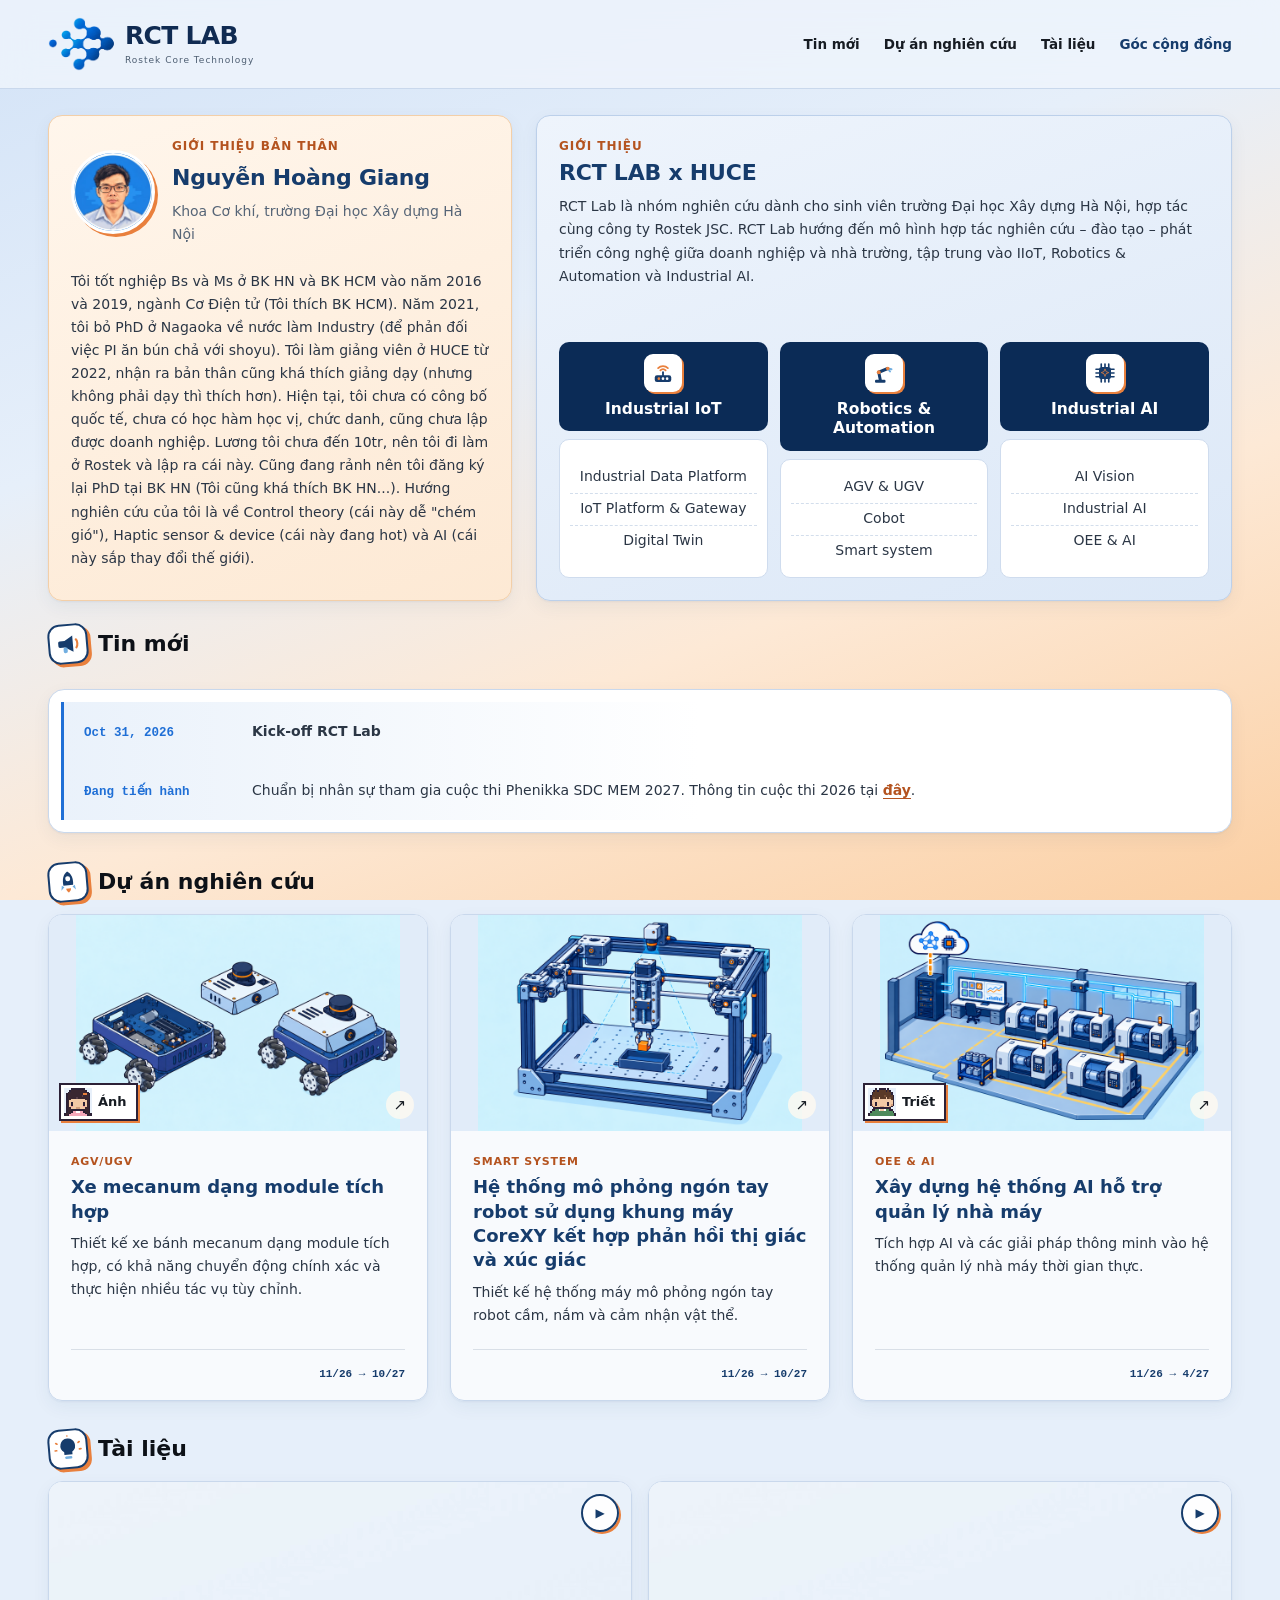
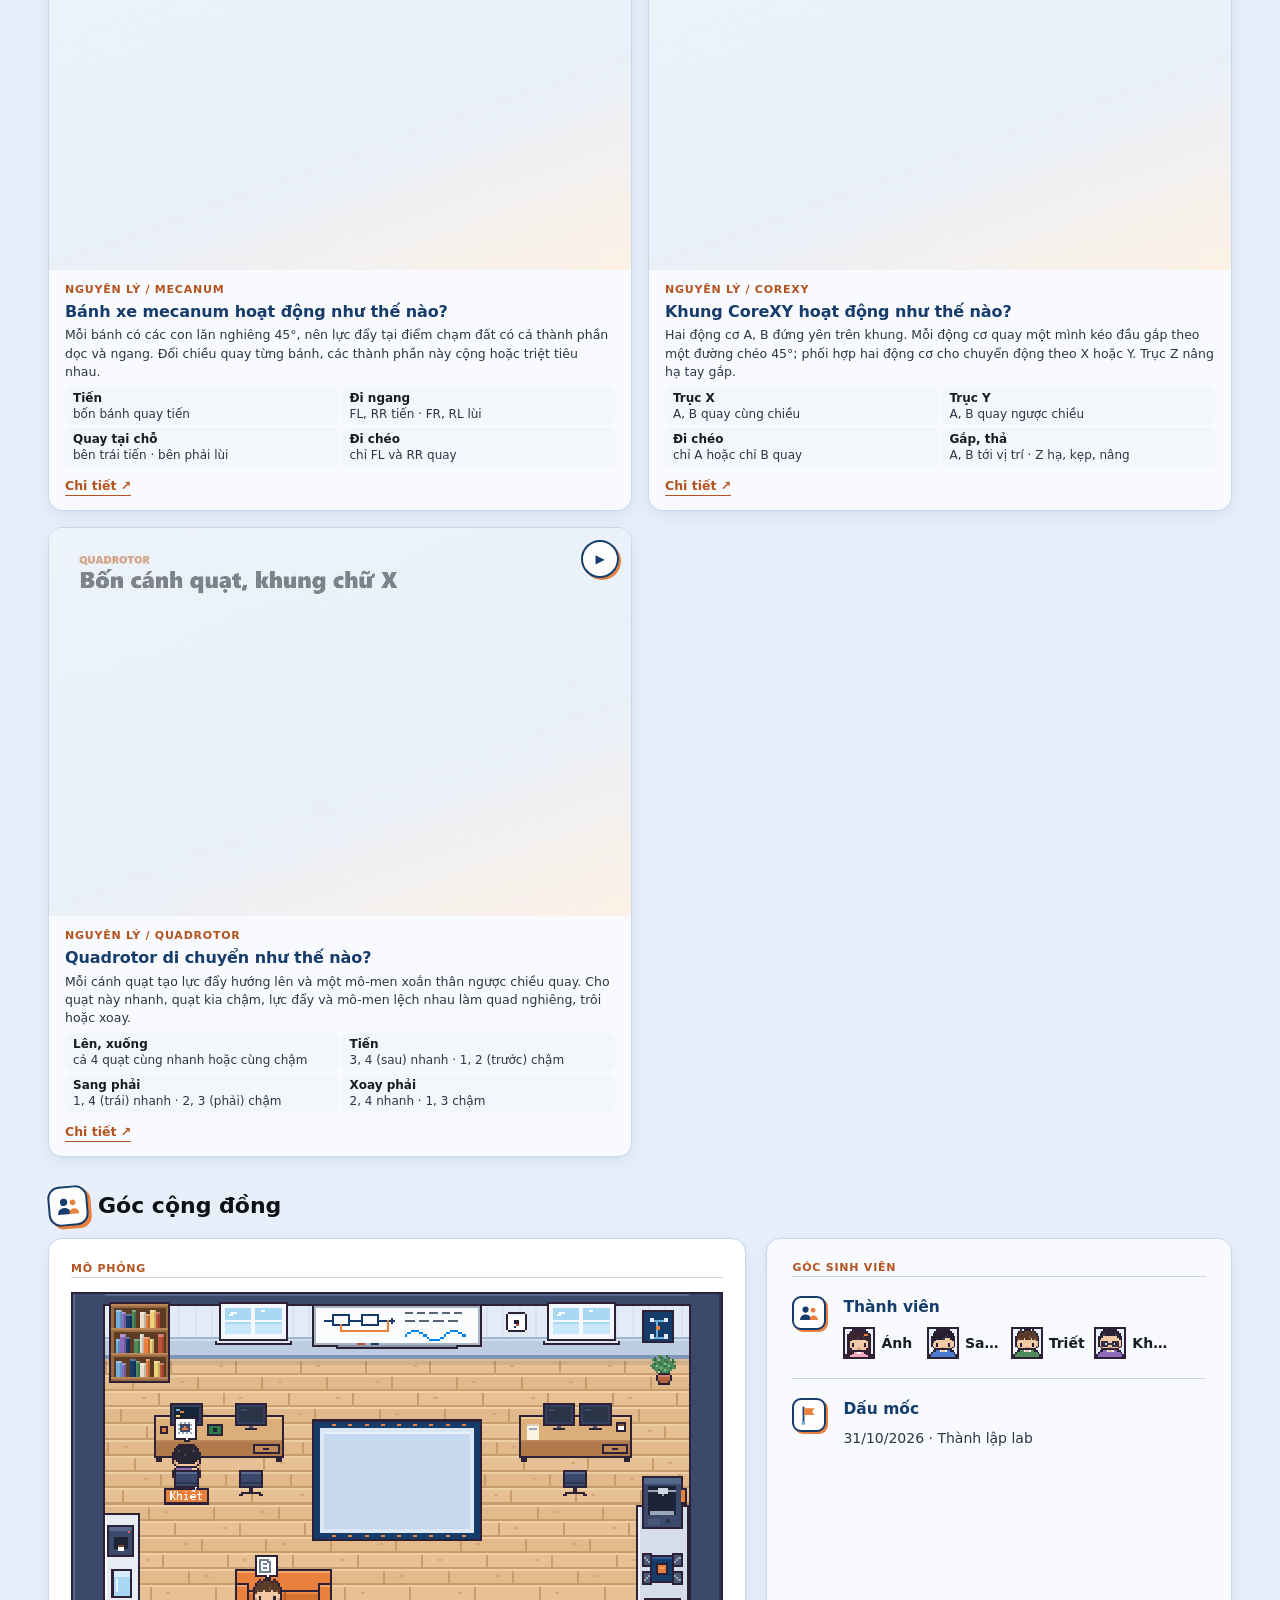
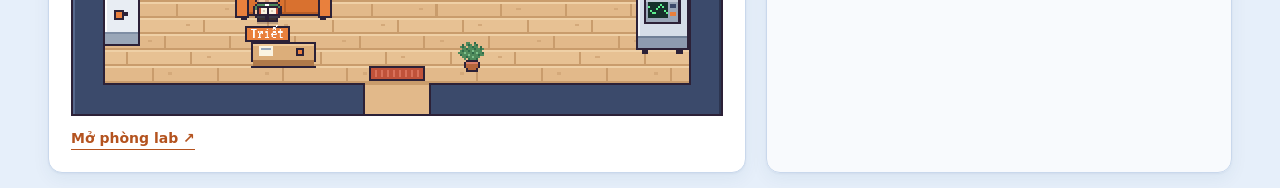
==== index.html @ 03c57c17 "Gộp Đang tiến hành vào Tin mới, trưởng nhóm dự án, bảng 2x2 ở Tài liệu - Tin mới: thêm tin chuẩn bị " ====
<!doctype html>
<html lang="vi">
<head>
  <meta charset="UTF-8"><meta name="viewport" content="width=device-width, initial-scale=1">
  <meta name="theme-color" content="#163c6c">
  <meta name="description" content="RCT Lab — Không gian học tập và thực hành cơ điện tử dành cho sinh viên. Seminar, dự án, nghiên cứu và học liệu.">
  <title>RCT Lab · Robotics & AI</title>
  <link rel="icon" type="image/svg+xml" href="assets/rct-network-icon.svg">
  <link rel="stylesheet" href="style.css"><link rel="stylesheet" href="revisions.css"><link rel="stylesheet" href="theme.css?v=4"><script defer src="app.js"></script>
</head>
<body>
  <header class="site-header"><div class="container header-inner">
    <a href="#home" class="brand" aria-label="RCT Lab — Trang đầu"><span class="brand-network" aria-hidden="true"><img src="assets/rct-brand-source.png" alt="" width="1042" height="262"></span><span class="brand-wordmark">RCT LAB<small>Rostek Core Technology</small></span></a>
    <button class="menu-toggle" aria-expanded="false" aria-controls="main-nav" aria-label="Mở menu"><span></span><span></span></button>
    <nav id="main-nav" aria-label="Điều hướng chính"><a href="#news">Tin mới</a><a href="#open-work">Dự án nghiên cứu</a><a href="#teaching">Tài liệu</a><a href="#community">Góc cộng đồng</a></nav>
    
  </div></header>
  <main>
    <section class="rct-intro container intro-split" id="home"><div class="lab-summary"><div class="intro-copy"><div class="intro-label">GIỚI THIỆU</div><h1>RCT LAB x HUCE</h1><p>RCT Lab là nhóm nghiên cứu dành cho sinh viên trường Đại học Xây dựng Hà Nội, hợp tác cùng công ty Rostek JSC. RCT Lab hướng đến mô hình hợp tác nghiên cứu – đào tạo – phát triển công nghệ giữa doanh nghiệp và nhà trường, tập trung vào IIoT, Robotics &amp; Automation và Industrial AI.</p></div><div class="focus-grid" aria-label="Các nhóm chuyên môn"><article class="focus-card"><h2><span class="focus-icon" aria-hidden="true"><svg class="ico ico-iot" viewBox="0 0 32 32"><path class="rays w1" d="M9.5 9.5a9 9 0 0 1 13 0" stroke-width="2.4" stroke-linecap="round"/><path class="rays w2" d="M12.5 12.5a4.6 4.6 0 0 1 7 0" stroke-width="2.4" stroke-linecap="round"/><path d="M16 15v4" stroke="#163c6c" stroke-width="2.4" stroke-linecap="round"/><rect class="f1" x="5" y="19" width="22" height="9" rx="3"/><circle class="acc" cx="10.5" cy="23.5" r="1.8"/><circle class="f3" cx="16" cy="23.5" r="1.8"/><circle class="f3" cx="21.5" cy="23.5" r="1.8"/></svg></span>Industrial IoT</h2><ul><li>Industrial Data Platform</li><li>IoT Platform & Gateway</li><li>Digital Twin</li></ul></article><article class="focus-card"><h2><span class="focus-icon" aria-hidden="true"><svg class="ico ico-arm" viewBox="0 0 32 32"><rect class="f1" x="4" y="25" width="14" height="4" rx="1.5"/><g class="arm"><path d="M11 25 9 15l12-5" fill="none" stroke="#163c6c" stroke-width="4" stroke-linecap="round" stroke-linejoin="round"/><path d="M21 10l5 1m-5-1 3 4" fill="none" stroke="#72afe1" stroke-width="2.6" stroke-linecap="round"/><circle class="acc" cx="9" cy="15" r="2.6"/><circle class="acc" cx="21" cy="10" r="2.4"/></g></svg></span>Robotics & Automation</h2><ul><li>AGV & UGV</li><li>Cobot</li><li>Smart system</li></ul></article><article class="focus-card"><h2><span class="focus-icon" aria-hidden="true"><svg class="ico ico-chip" viewBox="0 0 32 32"><path d="M11 4v4M16 4v4M21 4v4M11 24v4M16 24v4M21 24v4M4 11h4M4 16h4M4 21h4M24 11h4M24 16h4M24 21h4" stroke="#163c6c" stroke-width="2.2" stroke-linecap="round"/><rect class="f1" x="8" y="8" width="16" height="16" rx="3.5"/><path class="acc spark" d="M16 10.5l1.4 3.6 3.6 1.4-3.6 1.4L16 20.5l-1.4-3.6-3.6-1.4 3.6-1.4z"/></svg></span>Industrial AI</h2><ul><li>AI Vision</li><li>Industrial AI</li><li>OEE &amp; AI</li></ul></article></div></div><aside class="about-card personal-sidebar" aria-labelledby="about-title"><div class="bio-heading"><div class="avatar-placeholder"><img src="assets/avatar.webp" alt="Ảnh đại diện Nguyễn Hoàng Giang" width="160" height="160"></div><div><h2 id="about-title">GIỚI THIỆU BẢN THÂN</h2><h3>Nguyễn Hoàng Giang</h3><p>Khoa Cơ khí, trường Đại học Xây dựng Hà Nội</p></div></div><div class="about-copy"><p>Tôi tốt nghiệp Bs và Ms ở BK HN và BK HCM vào năm 2016 và 2019, ngành Cơ Điện tử (Tôi thích BK HCM). Năm 2021, tôi bỏ PhD ở Nagaoka về nước làm Industry (để phản đối việc PI ăn bún chả với shoyu). Tôi làm giảng viên ở HUCE từ 2022, nhận ra bản thân cũng khá thích giảng dạy (nhưng không phải dạy thì thích hơn). Hiện tại, tôi chưa có công bố quốc tế, chưa có học hàm học vị, chức danh, cũng chưa lập được doanh nghiệp. Lương tôi chưa đến 10tr, nên tôi đi làm ở Rostek và lập ra cái này. Cũng đang rảnh nên tôi đăng ký lại PhD tại BK HN (Tôi cũng khá thích BK HN...). Hướng nghiên cứu của tôi là về Control theory (cái này dễ "chém gió"), Haptic sensor &amp; device (cái này đang hot) và AI (cái này sắp thay đổi thế giới).</p></div></aside></section>

    <section class="news-section section news-brief-section" id="news"><div class="container"><div class="section-heading"><h2><span class="section-icon" aria-hidden="true"><svg class="ico ico-news" viewBox="0 0 32 32"><g class="mega"><path class="f1" d="M6 12h6l10-6v20l-10-6H6a2 2 0 0 1-2-2v-4a2 2 0 0 1 2-2z"/><rect class="f2" x="10" y="20" width="5" height="7" rx="2"/></g><path class="acc spark" d="M26 11c2 1.5 2 8.500 0 10" fill="none" stroke-width="2.600" stroke-linecap="round"/></svg></span>Tin mới</h2></div><ul class="news-brief-list"><li class="dated-news"><time datetime="2026-10-31">Oct 31, 2026</time><p><strong>Kick-off RCT Lab</strong></p></li><li class="dated-news" id="research"><span class="story-date">Đang tiến hành</span><p>Chuẩn bị nhân sự tham gia cuộc thi Phenikka SDC MEM 2027. Thông tin cuộc thi 2026 tại <a class="lk" href="https://phenikaa-uni.edu.vn:3600/mem/vi/2026sdc/2026-01-12-chu-de-va-luat-thi-dau-sdc-mem-2026.pdf" target="_blank" rel="noopener noreferrer">đây</a>.</p></li></ul></div></section>

    <section class="section container" id="open-work"><div class="section-heading"><div><h2><span class="section-icon" aria-hidden="true"><svg class="ico ico-rocket" viewBox="0 0 32 32"><g class="rk"><path class="f2" d="M11 22l-4 4 1-6zM21 22l4 4-1-6z"/><path class="f1" d="M16 3c5 3 7 9 6 17h-12c-1-8 1-14 6-17z"/><circle class="f3" cx="16" cy="12" r="3"/></g><path class="acc flame" d="M13 24c0 3 3 5 3 5s3-2 3-5z"/></svg></span>Dự án nghiên cứu</h2></div></div>
      
      <div class="project-grid"><article class="project-card"><button class="project-picture pale" data-detail="project-rover" aria-label="Xe mecanum dạng module tích hợp"><img src="assets/mecanum-project.png" alt="Minh họa AGV/UGV" width="600" height="420"><span class="project-lead" title="Trưởng nhóm: Ánh"><img src="assets/members/anh.svg" alt="" width="28" height="28">Ánh</span><span class="picture-arrow">↗</span></button><div class="project-body"><span class="tag">AGV/UGV</span><h3><button data-detail="project-rover">Xe mecanum dạng module tích hợp</button></h3><p>Thiết kế xe bánh mecanum dạng module tích hợp, có khả năng chuyển động chính xác và thực hiện nhiều tác vụ tùy chỉnh.</p><div class="project-footer"><span class="project-timeline">11/26 → 10/27</span></div></div></article><article class="project-card"><button class="project-picture pale" data-detail="project-machine" aria-label="Hệ thống mô phỏng ngón tay robot sử dụng khung máy CoreXY kết hợp phản hồi thị giác và xúc giác"><img src="assets/corexy-project.png" alt="Minh họa Smart System" width="600" height="420"><span class="picture-arrow">↗</span></button><div class="project-body"><span class="tag">Smart System</span><h3><button data-detail="project-machine">Hệ thống mô phỏng ngón tay robot sử dụng khung máy CoreXY kết hợp phản hồi thị giác và xúc giác</button></h3><p>Thiết kế hệ thống máy mô phỏng ngón tay robot cầm, nắm và cảm nhận vật thể.</p><div class="project-footer"><span class="project-timeline">11/26 → 10/27</span></div></div></article><article class="project-card"><button class="project-picture pale" data-detail="project-ai" aria-label="Xây dựng hệ thống AI hỗ trợ quản lý nhà máy"><img src="assets/factory-project.png" alt="Minh họa OEE &amp; AI" width="600" height="420"><span class="project-lead" title="Trưởng nhóm: Triết"><img src="assets/members/triet.svg" alt="" width="28" height="28">Triết</span><span class="picture-arrow">↗</span></button><div class="project-body"><span class="tag">OEE &amp; AI</span><h3><button data-detail="project-ai">Xây dựng hệ thống AI hỗ trợ quản lý nhà máy</button></h3><p>Tích hợp AI và các giải pháp thông minh vào hệ thống quản lý nhà máy thời gian thực.</p><div class="project-footer"><span class="project-timeline">11/26 → 4/27</span></div></div></article></div>
</section>

    <section class="section container rct-editorial-section" id="teaching"><div class="section-heading"><h2><span class="section-icon" aria-hidden="true"><svg class="ico ico-bulb" viewBox="0 0 32 32"><g class="bulb"><path class="f1" d="M16 3a9 9 0 0 0-5 16.500V23h10v-3.500A9 9 0 0 0 16 3z"/><rect class="f2" x="11.500" y="25" width="9" height="3" rx="1.500"/></g><path class="acc rays" d="M16 0v0M3 9l-1.500-1M29 9l1.500-1M2 17H0M32 17h-2" stroke-width="2" stroke-linecap="round"/></svg></span>Tài liệu</h2></div><div class="rct-story-list"><article class="rct-story material-story"><div class="rct-story-media clip-media"><video muted loop playsinline preload="metadata" poster="assets/mecanum-clip-poster.png" aria-label="Clip minh họa con lăn 45° và bốn kiểu chuyển động của xe mecanum"><source src="assets/mecanum-clip.mp4" type="video/mp4"><source src="assets/mecanum-clip.webm" type="video/webm"></video><button class="clip-toggle" type="button" aria-label="Tạm dừng clip" aria-pressed="false"><span aria-hidden="true">❚❚</span></button></div><div class="rct-story-content"><span class="rct-story-tag">Nguyên lý / Mecanum</span><h3>Bánh xe mecanum hoạt động như thế nào?</h3><p>Mỗi bánh có các con lăn nghiêng 45°, nên lực đẩy tại điểm chạm đất có cả thành phần dọc và ngang. Đổi chiều quay từng bánh, các thành phần này cộng hoặc triệt tiêu nhau.</p><ul class="motion-list"><li><b>Tiến</b><span>bốn bánh quay tiến</span></li><li><b>Đi ngang</b><span>FL, RR tiến · FR, RL lùi</span></li><li><b>Quay tại chỗ</b><span>bên trái tiến · bên phải lùi</span></li><li><b>Đi chéo</b><span>chỉ FL và RR quay</span></li></ul><div class="rct-story-footer"><a class="rct-story-link" href="material-mecanum.html" target="_blank" rel="noopener noreferrer">Chi tiết ↗</a></div></div></article><article class="rct-story material-story"><div class="rct-story-media clip-media"><video muted loop playsinline preload="metadata" poster="assets/corexy-clip-poster.png" aria-label="Clip minh họa cách động cơ A, B, Z của khung CoreXY phối hợp để gắp và thả vật"><source src="assets/corexy-clip.mp4" type="video/mp4"><source src="assets/corexy-clip.webm" type="video/webm"></video><button class="clip-toggle" type="button" aria-label="Tạm dừng clip" aria-pressed="false"><span aria-hidden="true">❚❚</span></button></div><div class="rct-story-content"><span class="rct-story-tag">Nguyên lý / CoreXY</span><h3>Khung CoreXY hoạt động như thế nào?</h3><p>Hai động cơ A, B đứng yên trên khung. Mỗi động cơ quay một mình kéo đầu gắp theo một đường chéo 45°; phối hợp hai động cơ cho chuyển động theo X hoặc Y. Trục Z nâng hạ tay gắp.</p><ul class="motion-list"><li><b>Trục X</b><span>A, B quay cùng chiều</span></li><li><b>Trục Y</b><span>A, B quay ngược chiều</span></li><li><b>Đi chéo</b><span>chỉ A hoặc chỉ B quay</span></li><li><b>Gắp, thả</b><span>A, B tới vị trí · Z hạ, kẹp, nâng</span></li></ul><div class="rct-story-footer"><a class="rct-story-link" href="material-corexy.html" target="_blank" rel="noopener noreferrer">Chi tiết ↗</a></div></div></article><article class="rct-story material-story"><div class="rct-story-media clip-media"><video muted loop playsinline preload="metadata" poster="assets/quadrotor-clip-poster.png" aria-label="Clip minh họa tốc độ bốn cánh quạt quyết định chuyển động của quadrotor"><source src="assets/quadrotor-clip.mp4" type="video/mp4"><source src="assets/quadrotor-clip.webm" type="video/webm"></video><button class="clip-toggle" type="button" aria-label="Tạm dừng clip" aria-pressed="false"><span aria-hidden="true">❚❚</span></button></div><div class="rct-story-content"><span class="rct-story-tag">Nguyên lý / Quadrotor</span><h3>Quadrotor di chuyển như thế nào?</h3><p>Mỗi cánh quạt tạo lực đẩy hướng lên và một mô-men xoắn thân ngược chiều quay. Cho quạt này nhanh, quạt kia chậm, lực đẩy và mô-men lệch nhau làm quad nghiêng, trôi hoặc xoay.</p><ul class="motion-list"><li><b>Lên, xuống</b><span>cả 4 quạt cùng nhanh hoặc cùng chậm</span></li><li><b>Tiến</b><span>3, 4 (sau) nhanh · 1, 2 (trước) chậm</span></li><li><b>Sang phải</b><span>1, 4 (trái) nhanh · 2, 3 (phải) chậm</span></li><li><b>Xoay phải</b><span>2, 4 nhanh · 1, 3 chậm</span></li></ul><div class="rct-story-footer"><a class="rct-story-link" href="material-quadrotor.html" target="_blank" rel="noopener noreferrer">Chi tiết ↗</a></div></div></article></div></section>

    <section class="community-section section" id="community"><div class="container"><div class="section-heading"><h2><span class="section-icon" aria-hidden="true"><svg class="ico ico-people" viewBox="0 0 32 32"><g class="pp"><circle class="f1" cx="11" cy="11" r="4.500"/><path class="f1" d="M3 26c0-5 3.500-8 8-8s8 3 8 8z"/><circle class="acc" cx="22" cy="12" r="3.500"/><path class="acc" d="M17 26c0-4 2.500-6.500 6-6.500s6 2.500 6 6.500z"/></g></svg></span>Góc cộng đồng</h2></div><div class="community-layout"><div class="sim-box"><div class="sim-label">Mô phỏng</div><div class="sim-frame"><iframe src="lab/?embed=1&amp;v=2" title="Phòng lab RCT dạng pixel, nhân vật hoạt động theo lịch trong ngày" loading="lazy"></iframe></div><a class="sim-open lk" href="lab/" target="_blank" rel="noopener noreferrer">Mở phòng lab ↗</a></div><div class="community-board"><div class="board-label">Góc sinh viên</div><div class="community-tile"><span class="tile-symbol" aria-hidden="true"><svg class="ico" viewBox="0 0 32 32"><circle class="f1" cx="11" cy="11" r="4.5"/><path class="f1" d="M3 26c0-5 3.5-8 8-8s8 3 8 8z"/><circle class="acc" cx="22" cy="12" r="3.5"/><path class="acc" d="M17 26c0-4 2.5-6.5 6-6.5s6 2.5 6 6.5z"/></svg></span><div><h3>Thành viên</h3><ul class="member-row"><li><img src="assets/members/anh.svg" alt="" width="32" height="32"><span>Ánh</span></li><li><img src="assets/members/sang.svg" alt="" width="32" height="32"><span>Sang</span></li><li><img src="assets/members/triet.svg" alt="" width="32" height="32"><span>Triết</span></li><li><img src="assets/members/khiet.svg" alt="" width="32" height="32"><span>Khiết</span></li></ul></div></div><div class="community-tile"><span class="tile-symbol" aria-hidden="true"><svg class="ico" viewBox="0 0 32 32"><path d="M8 28V5" stroke="#163c6c" stroke-width="2.6" stroke-linecap="round"/><path class="acc" d="M9 6h15l-3.5 5 3.5 5H9z"/><circle class="f2" cx="8" cy="28" r="2.5"/></svg></span><div><h3>Dấu mốc</h3><p><time datetime="2026-10-31">31/10/2026</time> · Thành lập lab</p></div></div></div></div></div></section>
  </main>

  <dialog id="detail-dialog" aria-labelledby="dialog-title"><div class="dialog-head"><span class="eyebrow">RCT LAB / KHÁM PHÁ</span><button id="dialog-close" aria-label="Đóng chi tiết">×</button></div><div id="dialog-content"></div></dialog>
</body>
</html>
---- style.css ----
:root{--paper:#f4f7fa;--card:#fffaf0;--ink:#2b2b35;--muted:#73756e;--line:#d0d7e1;--orange:#e9803d;--orange-dark:#a34e25;--green:#2c496e;--mint:#7997bf;--sage:#e0e6ee;--radius:18px}*{box-sizing:border-box}html{scroll-behavior:smooth;scroll-padding-top:110px}body{margin:0;background:var(--paper);color:var(--ink);font-family:"Segoe UI",Inter,system-ui,sans-serif;-webkit-font-smoothing:antialiased}button,input,a{-webkit-tap-highlight-color:transparent}button,a{touch-action:manipulation}button{font:inherit;color:inherit;cursor:pointer}a{color:inherit;text-decoration:none}button:focus-visible,a:focus-visible,input:focus-visible{outline:3px solid var(--orange);outline-offset:5px}button{border:0;background:none}img,svg{max-width:100%;display:block}button,a{transition:background .18s,color .18s,transform .18s}.container{width:min(1192px,calc(100% - 96px));margin-inline:auto}.preview-note{text-align:center;background:#e3e8ef;padding:9px 20px;font-size:10px;letter-spacing:1.1px;color:#47586f}.preview-note span{margin:0 9px;color:#8498b1}.site-header{position:sticky;top:0;z-index:10;background:rgba(250,250,244,.94);backdrop-filter:blur(16px);border-bottom:1px solid #d5dbe4}.header-inner{display:flex;align-items:center;height:88px;gap:30px}.brand{display:flex;align-items:center;gap:10px;font-size:28px;font-weight:750;letter-spacing:-1.4px;line-height:1}.brand svg{height:36px;width:36px;fill:none;stroke:var(--green);stroke-width:1.8}.brand-light{font-weight:400;margin-left:3px}.brand small{display:block;font-size:7px;letter-spacing:2.1px;font-weight:500;margin-top:8px}.header-inner nav{display:flex;gap:26px;margin-left:auto;font-size:12px;font-weight:550;align-items:center}.header-inner nav a:hover,.header-inner nav a.current{color:var(--green)}.header-join{font-size:12px;font-weight:600;padding:12px 17px;border:1px solid #bcc6d4;border-radius:6px;white-space:nowrap}.header-join span{margin-left:12px}.header-join:hover{background:var(--sage)}.menu-toggle{display:none}.hero{display:grid;grid-template-columns:1.04fr 1fr;gap:28px;align-items:center;padding-block:70px 68px;position:relative}.hero:before{content:"";position:absolute;z-index:-1;inset:-90px 0 -60px;background:radial-gradient(ellipse at 85% 30%,#d3ddeb99,transparent 50%),radial-gradient(ellipse at 87% 88%,#f8d7b777,transparent 45%);pointer-events:none}.eyebrow{font-size:10px;font-weight:650;letter-spacing:1.8px;color:var(--green);display:flex;align-items:center;gap:10px}.tiny-mark{width:7px;height:7px;background:var(--orange);display:inline-block;border-radius:2px}.hero h1{font-size:clamp(40px,4.4vw,60px);font-weight:650;letter-spacing:-2.4px;line-height:1.15;margin:24px 0}.hero h1>span{color:var(--green)}.hero-copy>p{font-size:15px;line-height:1.9;max-width:455px;color:#51657f;margin:0}.hero-actions{display:flex;align-items:center;gap:25px;margin-top:30px}.button{display:inline-flex;justify-content:space-between;align-items:center;gap:26px;border-radius:7px;padding:15px 21px;font-size:12px;font-weight:600;line-height:1.4}.button.primary{background:var(--green);color:#fffaf0}.button.primary:hover{background:#223a5a}.button.cream{background:var(--card);color:var(--green)}.button.cream:hover{background:#dfe5ed}.text-link{display:inline-flex;align-items:center;gap:19px;padding:0;font-weight:600;font-size:12px}.text-link:hover{color:var(--green)}.hero-foot{display:flex;gap:9px;align-items:center;margin-top:35px;font-size:10px;color:#5c728f}.status-dot{display:inline-block;width:6px;height:6px;background:var(--orange);border-radius:50%;flex-shrink:0}.hero-visual{position:relative;align-self:center;border:1px solid #cdd5df;border-radius:20px;background:linear-gradient(145deg,#dfe6ef,#dfe6ee 48%,#f1e9d6);overflow:hidden;min-width:0}.visual-caption{display:flex;justify-content:space-between;padding:24px 25px 0;font-family:Consolas,monospace;font-size:9px;letter-spacing:.5px;color:#536782}.hero-visual>img{width:100%;height:auto;margin-top:-3px}.visual-bottom{display:flex;align-items:center;justify-content:space-between;margin:-43px 23px 0;position:relative;font-size:11px}.visual-bottom>span{display:flex;align-items:center;gap:8px}.visual-bottom i{width:6px;height:6px;border:1px solid var(--green);border-radius:50%}.round-link{border:1px solid #b7c2d1;border-radius:50%;width:36px;height:36px;font-size:21px}.round-link:hover{background:#fffaf0}.image-note{display:block;font-size:8px;color:#5e7593;margin:10px 23px 17px}.section{padding-block:70px;scroll-margin-top:0}.section-heading{display:flex;align-items:end;justify-content:space-between;margin-bottom:32px;gap:30px}.section-heading h2,.community-section h2{font-weight:600;font-size:35px;letter-spacing:-1.2px;line-height:1.25;margin:14px 0 0}.section-heading>p{font-size:12px;line-height:1.8;color:var(--muted);margin:0 0 3px}.news-section{background:#e9edf2;border-block:1px solid #d8dee6}.news-layout{display:grid;grid-template-columns:1.4fr 1fr;gap:42px}.seminar-feature{position:relative;border-radius:var(--radius);background:#2c4361;color:#fffaf0;overflow:hidden;min-height:385px;display:flex}.seminar-copy{padding:30px 32px;z-index:1;max-width:80%}.pill{display:inline-flex;align-items:center;gap:8px;font-size:9px;font-weight:600;letter-spacing:1px;color:var(--green);border:1px solid #cbd3dd;padding:7px 10px;border-radius:5px}.pill.light{color:#ced9e7;border:1px solid #6a81a0;font-size:8px}.seminar-copy h3{font-size:35px;font-weight:550;line-height:1.22;letter-spacing:-.8px;margin:20px 0 13px}.seminar-copy>p{font-size:12px;line-height:1.8;color:#ced6e0;max-width:310px;margin:0}.event-meta{display:flex;flex-wrap:wrap;gap:9px 16px;font-size:9px;color:#c5ceda;margin:20px 0}.seminar-copy .button{padding:12px 15px;font-size:10px}.seminar-art{width:42%;position:absolute;right:-45px;top:70px;color:#8c9eb6;opacity:.68}.seminar-art svg text{font-size:8px;fill:#b3bfcf;letter-spacing:1.5px}.list-top{display:flex;justify-content:space-between;font-size:9px;letter-spacing:1px;padding:5px 0 14px;border-bottom:1px solid #c3cdd9;color:#50647e}.muted{color:var(--muted)}.news-item{display:block;width:100%;text-align:left;padding:17px 0;border-bottom:1px solid #c7d0dc}.news-type{font-size:8px;letter-spacing:1.2px;color:var(--green);font-weight:700}.news-type.orange{color:var(--orange-dark)}.news-item h3{font-size:16px;font-weight:550;letter-spacing:-.2px;line-height:1.5;margin:7px 0 10px}.news-item:hover h3{color:var(--green)}.news-bottom{display:flex;justify-content:space-between;color:#607795;font-size:10px}.news-bottom>span{font-size:15px;color:#50647e}.filter-bar{display:flex;align-items:center;gap:8px;margin:0 0 22px}.filter{font-size:10px;border-radius:20px;padding:9px 15px;border:1px solid var(--line)}.filter.active{background:var(--green);border-color:var(--green);color:#fffaf0}.filter:hover:not(.active){background:var(--sage)}.filter-caption{margin-left:auto;font-size:8px;letter-spacing:1.5px;color:var(--muted)}.project-grid{display:grid;grid-template-columns:repeat(3,1fr);gap:22px}.project-card{border:1px solid var(--line);border-radius:12px;overflow:hidden;background:#f6f9fd}.project-card[hidden]{display:none}.project-picture{position:relative;display:block;width:100%;height:216px;padding:0;overflow:hidden;text-align:left}.sage{background:#dce3ed}.peach{background:#f3e4d3}.pale{background:#dfe5ed}.project-picture img{height:100%;width:100%;object-fit:cover;transition:transform .45s}.project-picture.sage img{object-fit:cover;transform:scale(1.17);object-position:center 54%}.project-picture:hover img{transform:scale(1.04)}.project-picture.sage:hover img{transform:scale(1.22)}.picture-label{position:absolute;left:16px;top:15px;font:8px Consolas,monospace;letter-spacing:1px;color:#45566c}.picture-arrow{position:absolute;right:13px;bottom:12px;width:28px;height:28px;border-radius:50%;background:#fffaf0c9;display:grid;place-items:center}.project-body{padding:23px 22px 18px}.tag{display:inline-block;font-size:8px;font-weight:650;letter-spacing:1.2px;color:var(--green)}.project-body h3{font-size:19px;font-weight:600;line-height:1.45;letter-spacing:-.3px;margin:10px 0 12px}.project-body h3 button{padding:0;text-align:left;font-weight:inherit}.project-body h3 button:hover{color:var(--green)}.project-body p{font-size:12px;line-height:1.8;color:var(--muted);margin:0;min-height:65px}.project-footer{display:flex;justify-content:space-between;align-items:center;border-top:1px solid #d9dfe7;margin-top:21px;padding-top:14px;font-size:9px;color:#5c7391}.proposal{color:var(--orange-dark);background:#f8eadc;padding:4px 7px;border-radius:4px;font-size:8px}.research-section{background:#e5e9ef;border-block:1px solid #d7dee6}.research-row{display:grid;grid-template-columns:35px 1fr 1.25fr;gap:27px;padding:26px 0 34px;border-top:1px solid #c1cbd8}.research-number{font:12px Consolas,monospace;color:#6e85a3;padding-top:3px}.research-info h3{font-size:28px;font-weight:550;line-height:1.35;letter-spacing:-.6px;margin:12px 0}.research-info p{font-size:12px;line-height:1.85;color:#586d89;max-width:330px;margin:0 0 21px}.research-info .text-link{font-size:10px}.research-demo{border:1px solid #c9d1dc;background:#edf1f7;border-radius:12px;align-self:center;overflow:hidden}.demo-top{display:flex;justify-content:space-between;align-items:center;font-size:8px;letter-spacing:.4px;padding:16px 17px}.demo-top>span{display:flex;align-items:center;gap:7px;color:#4e627b}.demo-top button{font-size:9px;border:1px solid #cfd6e0;border-radius:5px;padding:5px 7px;color:#52657f}.demo-top button span{margin-left:9px}.trajectory{width:100%;height:auto}.demo-bottom{display:flex;justify-content:space-between;padding:12px 18px;font-size:8px;color:#5e7594;border-top:1px solid #d7dee6}.research-compact{display:grid;grid-template-columns:35px 1fr 1fr 20px;gap:27px;align-items:center;width:100%;text-align:left;padding:27px 0;border-top:1px solid #c1cbd8}.research-compact:last-child{border-bottom:1px solid #c1cbd8}.research-compact strong{display:block;font-size:21px;font-weight:550;letter-spacing:-.4px;margin-top:6px}.research-summary{font-size:11px;color:var(--muted);justify-self:end}.row-arrow{font-size:20px;font-weight:400;color:var(--green)}.research-compact:hover strong{color:var(--green)}.teaching-layout{display:grid;grid-template-columns:1.4fr 1fr;gap:30px}.interactive-card{background:#e8ecf2;border:1px solid #d2d9e2;border-radius:14px;padding:24px 25px 16px;min-width:0}.interactive-title{display:flex;justify-content:space-between;align-items:center;gap:10px}.interactive-title .muted{font-size:8px}.interactive-card h3{font-size:21px;font-weight:550;letter-spacing:-.5px;margin:20px 0 8px}.interactive-card>p{font-size:11px;color:var(--muted);line-height:1.7;margin:0}.plot-wrap{margin-top:12px}.plot-key{display:flex;justify-content:center;gap:20px;font-size:8px;color:#5e7593;margin-top:-4px}.plot-key>span{display:flex;align-items:center;gap:5px}.green-line,.orange-line{display:block;width:15px;height:2px;background:var(--green)}.orange-line{background:var(--orange)}.slider-row{display:grid;grid-template-columns:60px 1fr 60px 1fr;gap:10px;align-items:center;padding:21px 0 16px}.slider-row label{font-size:10px;display:flex;justify-content:space-between}.slider-row label:nth-of-type(2){margin-left:7px}.slider-row output{font:10px Consolas,monospace;color:var(--green);min-width:20px;text-align:right}input[type=range]{width:100%;accent-color:var(--green);cursor:pointer;height:16px}.model-footer{display:flex;align-items:center;justify-content:space-between;gap:10px;border-top:1px solid #d1d8e1;padding-top:12px;font-size:8px;color:#5e7492}.model-footer button{font-size:8px;color:var(--green);padding:0;white-space:nowrap}.resource-card{width:100%;display:grid;grid-template-columns:40px 1fr 20px;gap:13px;text-align:left;padding:22px 0;border-bottom:1px solid var(--line);align-items:center}.resource-card:first-child{padding-top:8px}.resource-icon{width:40px;height:44px;border-radius:8px;background:#f1e6d7;color:#9c612f;display:grid;place-items:center;font-size:27px}.resource-card:nth-child(2) .resource-icon{background:#dce3ed;color:var(--green)}.resource-card:nth-child(3) .resource-icon{background:#e2e6ec;color:var(--green)}.code-icon{font:13px Consolas,monospace}.resource-card small{display:block;font-size:8px;letter-spacing:1px;color:var(--orange-dark);margin-bottom:8px}.resource-card strong{display:block;font-size:14px;line-height:1.5;font-weight:550}.resource-card>span>span{display:block;font-size:10px;color:var(--muted);margin-top:6px}.resource-card:hover strong{color:var(--green)}.resource-note{display:flex;gap:12px;font-size:11px;line-height:1.8;color:#627998;margin-top:23px;max-width:340px}.resource-note>span{font-size:20px;color:var(--orange)}.community-section{background:linear-gradient(110deg,#dfe6ef,#dfe7f1 58%,#f6e2cd);border-block:1px solid #ced5df}.community-layout{display:grid;grid-template-columns:1fr 1.3fr;gap:100px;align-items:center}.community-section h2{font-size:43px;line-height:1.2;margin:18px 0}.community-section p{font-size:13px;line-height:1.8;color:#586e8a;max-width:335px}.button.outline{border:1px solid #b3bfcf;color:var(--green);margin-top:14px;font-size:11px}.button.outline:hover{background:#fffaf0}.community-board{border:1px solid #c8d2de;border-radius:12px;background:#fffaf09c;padding:21px 25px}.board-label{font:8px Consolas,monospace;letter-spacing:1.3px;color:#607796;padding-bottom:12px}.community-tile{display:grid;grid-template-columns:35px 1fr 20px;gap:16px;border-top:1px solid #ced5df;padding:19px 0}.tile-symbol{width:34px;height:34px;background:#dbe2ea;border:1px solid #c8d1dd;border-radius:50%;display:grid;place-items:center;font-size:21px;color:var(--green)}.community-tile h3{font-size:15px;font-weight:550;margin:0 0 6px}.community-tile p{font-size:11px;line-height:1.7;margin:0}.community-tile>span:last-child{font:9px Consolas,monospace;color:#7087a4}.board-foot{font-size:8px;color:#6a819f;border-top:1px solid #ced5df;padding-top:14px}.site-footer{display:grid;grid-template-columns:1fr 1.6fr 1fr;align-items:center;padding-top:39px;gap:22px}.footer-logo{font-size:28px;font-weight:750;letter-spacing:-1.3px}.footer-logo>span:first-child{font-weight:400}.footer-dot{color:var(--orange)}.site-footer>p{font-size:10px;color:var(--muted);line-height:1.8;margin:0}.site-footer>a:last-of-type{font-size:10px;justify-self:end}.footer-bottom{grid-column:1/-1;display:flex;justify-content:space-between;padding:19px 0 22px;border-top:1px solid var(--line);font-size:8px;color:#6c83a1;margin-top:8px}dialog{border:1px solid #ccd4de;background:var(--paper);color:var(--ink);border-radius:18px;width:min(740px,calc(100% - 32px));padding:26px 30px;max-height:88dvh;overflow:auto;box-shadow:0 30px 100px #16263b50}dialog::backdrop{background:#1f293577;backdrop-filter:blur(5px)}.dialog-head{display:flex;justify-content:space-between;align-items:center;border-bottom:1px solid var(--line);padding-bottom:17px}.dialog-head>button{font-size:29px;line-height:1;width:32px;border-radius:6px}.dialog-head>button:hover{background:var(--sage)}#dialog-content h2{font-size:30px;font-weight:600;letter-spacing:-.8px;line-height:1.3;margin:26px 0 15px}#dialog-content h3{font-size:17px;margin:25px 0 10px;font-weight:600}#dialog-content p,#dialog-content li{font-size:14px;line-height:1.85;color:#526681}#dialog-content ul{padding-left:21px}#dialog-content .detail-notice{border-left:3px solid var(--orange);background:#f4eadc;padding:13px 16px;font-size:12px;color:#8b623c;line-height:1.7;margin-top:24px}#dialog-content .detail-links{display:flex;gap:12px;margin-top:22px;flex-wrap:wrap}#dialog-content video,#dialog-content .video-fallback{width:100%;border-radius:10px;background:#dce3ec;margin:18px 0;max-height:370px}#dialog-content .video-fallback{position:relative;text-align:center;padding:0}#dialog-content .video-fallback img{width:100%;max-height:340px;object-fit:contain}#dialog-content .download-link{display:inline-flex;background:var(--green);color:#fffaf0;padding:11px 15px;border-radius:7px;font-size:12px}body.modal-open{overflow:hidden}.empty-filter{padding:20px;color:var(--muted)}@media(min-width:1450px){.hero{padding-block:85px}.hero h1{font-size:64px}.hero-visual{margin-left:12px}}@media(max-width:1100px){.container{width:calc(100% - 64px)}.header-inner{gap:20px}.header-inner nav{gap:15px;font-size:11px}.header-join{padding:11px;font-size:11px}.hero{gap:25px;padding-block:52px}.hero h1{font-size:48px}.hero-copy>p{font-size:13px}.hero-actions{gap:16px}.hero-actions .text-link{font-size:10px}.news-layout{gap:27px;grid-template-columns:1.3fr 1fr}.seminar-copy{padding:25px;max-width:86%}.seminar-copy h3{font-size:31px}.project-picture{height:184px}.project-body{padding:20px 17px 16px}.project-body h3{font-size:17px}.project-body p{min-height:82px}.community-layout{gap:55px}.research-row{grid-template-columns:27px 1fr 1.1fr;gap:20px}.research-compact{grid-template-columns:27px 1fr 1fr 20px;gap:20px}.research-compact strong{font-size:19px}.interactive-title .muted{display:none}.teaching-layout{gap:24px}.interactive-card{padding:20px 18px}.interactive-card h3{font-size:19px}.slider-row{grid-template-columns:50px 1fr 50px 1fr;gap:6px}.model-footer{align-items:start;flex-direction:column;gap:9px}.resource-card{gap:10px}.resource-card strong{font-size:12px}}@media(max-width:800px){.header-inner{height:74px}.header-join{margin-left:auto;margin-right:3px}.brand{font-size:25px}.brand svg{width:30px;height:30px}.brand small{font-size:6px}.menu-toggle{display:flex;flex-direction:column;gap:6px;order:3;width:28px;padding:3px}.menu-toggle span{width:21px;height:1.5px;background:var(--ink)}.header-inner nav{display:none;position:absolute;top:74px;left:0;right:0;background:var(--paper);padding:20px 32px;border-bottom:1px solid var(--line);margin:0}.header-inner nav.open{display:flex;flex-direction:column;gap:20px;align-items:start;font-size:14px}.hero{grid-template-columns:1fr 1fr;gap:20px}.hero h1{font-size:39px;letter-spacing:-1.6px}.hero .eyebrow{font-size:8px;letter-spacing:1px}.hero-copy>p{font-size:12px}.hero-actions{align-items:start;flex-direction:column;gap:18px}.hero-foot{font-size:9px;margin-top:25px}.visual-caption{font-size:7px;padding:20px 16px 0}.visual-bottom{font-size:9px;margin:-27px 15px 0}.round-link{width:27px;height:27px;font-size:17px}.image-note{font-size:6px;margin:10px 15px 15px}.section{padding-block:52px}.section-heading h2{font-size:29px}.section-heading>p{font-size:10px}.news-layout{gap:24px}.seminar-copy{max-width:100%;padding:24px 20px}.seminar-art{opacity:.25;width:55%}.seminar-copy h3{font-size:29px}.seminar-copy>p{font-size:11px}.event-meta{font-size:8px}.news-item h3{font-size:14px}.list-top{font-size:8px}.list-top .muted{display:none}.project-grid{gap:14px}.project-picture{height:145px}.picture-label{font-size:6px;left:10px;top:12px}.project-body{padding:17px 13px 14px}.project-body h3{font-size:15px}.project-body p{font-size:11px;min-height:100px}.project-footer{font-size:8px}.tag{font-size:7px}.research-row{grid-template-columns:22px 1fr;gap:18px}.research-demo{grid-column:2}.research-info p{max-width:100%}.research-compact{grid-template-columns:22px 1fr 20px;gap:18px}.research-summary{display:none}.teaching-layout{grid-template-columns:1fr}.interactive-title .muted{display:block}.resource-list{display:grid;grid-template-columns:1fr 1fr;gap:0 22px}.resource-card:first-child{padding-top:22px}.resource-card strong{font-size:13px}.resource-note{margin-top:17px;font-size:11px}.community-layout{gap:35px;grid-template-columns:1fr 1.2fr}.community-section h2{font-size:35px}.community-section p{font-size:12px}.community-board{padding:18px}.community-tile{gap:10px;grid-template-columns:30px 1fr}.community-tile>span:last-child{display:none}.community-tile h3{font-size:13px}.community-tile p{font-size:10px}.tile-symbol{width:28px;height:28px;font-size:17px}.board-label{font-size:7px}.button.outline{font-size:10px;padding:12px;gap:15px}.site-footer{grid-template-columns:.9fr 1.6fr 1fr}.site-footer>p{font-size:8px}}@media(max-width:580px){.container{width:calc(100% - 40px)}.preview-note{font-size:8px;letter-spacing:.2px;line-height:1.7;padding:7px 14px}.preview-note span{margin:0 3px}.header-inner{height:67px;gap:10px}.header-inner nav{top:67px;padding-left:20px}.header-join{padding:9px 10px;font-size:10px}.header-join span{margin-left:7px}.hero{grid-template-columns:1fr;padding-block:39px 35px;gap:33px}.hero h1{font-size:36px;line-height:1.15;margin:20px 0;letter-spacing:-1.4px}.hero-copy>p{font-size:13px;max-width:370px;line-height:1.85}.hero-actions{flex-direction:row;align-items:center;gap:20px;margin-top:24px}.hero-actions .button{padding:13px 15px;font-size:11px;gap:20px}.hero-foot{margin-top:24px;font-size:9px}.hero-visual{max-width:100%;margin:0}.hero-visual>img{width:100%;margin-top:-8px}.visual-caption{font-size:8px;padding:20px 19px 0}.visual-bottom{font-size:10px;margin:-38px 19px 0}.image-note{margin:8px 19px 15px;font-size:7px}.round-link{width:31px;height:31px}.hero:before{inset:-90px -20px 0}.section{padding-block:42px}.section-heading{display:block;margin-bottom:24px}.section-heading h2{font-size:29px;letter-spacing:-1px}.section-heading>p{font-size:12px;margin-top:13px;line-height:1.75}.section-heading>p br{display:none}.eyebrow{font-size:9px}.news-layout{grid-template-columns:1fr;gap:25px}.seminar-feature{min-height:375px}.seminar-copy{padding:26px}.seminar-copy h3{font-size:36px}.seminar-copy>p{font-size:12px;max-width:285px}.seminar-art{right:-20px;top:85px;opacity:.48;width:50%}.event-meta{font-size:9px}.news-item{padding:17px 0}.news-item h3{font-size:16px;margin-block:7px 9px}.news-bottom{font-size:10px}.list-top{font-size:9px}.list-top .muted{display:inline}.filter-bar{gap:6px;flex-wrap:wrap}.filter{font-size:9px;padding:8px 11px}.filter-caption{display:none}.project-grid{grid-template-columns:1fr;gap:22px}.project-picture{height:225px}.picture-label{font-size:8px;left:18px;top:17px}.project-body{padding:22px}.project-body h3{font-size:21px;margin:10px 0}.project-body h3 br{display:none}.project-body p{font-size:13px;min-height:0}.project-footer{font-size:10px}.tag{font-size:8px}.research-row{grid-template-columns:22px 1fr;gap:15px;padding-top:23px}.research-info h3{font-size:28px}.research-info p{font-size:13px}.research-demo{grid-column:1/-1;margin-top:6px}.research-compact{gap:15px;padding:23px 0}.research-compact strong{font-size:18px;line-height:1.5}.research-number{font-size:11px}.interactive-card{padding:20px 16px 16px}.interactive-title .muted{font-size:7px}.interactive-title .pill{font-size:7px}.interactive-card h3{font-size:21px;line-height:1.4}.interactive-card>p{font-size:12px}.slider-row{grid-template-columns:51px 1fr;gap:12px;padding-block:22px}.slider-row label:nth-of-type(2){margin-left:0}.model-footer{font-size:8px;gap:9px}.model-footer button{font-size:10px}.resource-list{display:block}.resource-card{padding-block:22px;grid-template-columns:42px 1fr 20px;gap:14px}.resource-card strong{font-size:15px}.resource-card small{font-size:8px}.resource-card>span>span{font-size:11px}.community-layout{grid-template-columns:1fr;gap:30px}.community-section h2{font-size:37px}.community-section p{font-size:13px;max-width:100%}.community-section h2 br{display:none}.community-board{padding:20px}.board-label{font-size:8px}.community-tile{grid-template-columns:32px 1fr 15px;gap:12px;padding:19px 0}.community-tile>span:last-child{display:inline}.community-tile h3{font-size:15px}.community-tile p{font-size:11px}.site-footer{grid-template-columns:1fr 1fr;padding-top:30px;gap:17px}.site-footer>p{grid-column:1/-1;grid-row:2;font-size:10px}.site-footer>a:last-of-type{grid-column:2;grid-row:1}.footer-bottom{font-size:8px;line-height:1.8;gap:8px;flex-direction:column;margin-top:2px}dialog{padding:20px}#dialog-content h2{font-size:26px}#dialog-content p,#dialog-content li{font-size:13px}}@media(prefers-reduced-motion:reduce){html{scroll-behavior:auto}*,*:before,*:after{transition:none!important;animation:none!important}}
---- revisions.css ----
/* Compact announcement list; metadata stays descriptive until dates are confirmed. */
.news-brief-section{padding-block:52px;background:#e9edf2}
.news-brief-section .section-heading{margin-bottom:25px}
.news-brief-section .section-heading>p{font-size:11px}
.news-brief-list{list-style:none;margin:0;padding:7px 24px 7px 27px;border:1px solid #cfd6e0;border-radius:12px;background:#fffdf6}
.news-brief-row{position:relative;display:grid;grid-template-columns:128px minmax(0,1fr);gap:24px;padding:21px 0 21px 17px;border-bottom:1px solid #d7dee6}
.news-brief-row:last-child{border-bottom:0}
.news-brief-row:before{content:"";position:absolute;left:0;top:29px;width:5px;height:5px;border-radius:50%;background:var(--green)}
.news-brief-meta{padding-top:2px;font-size:11px;font-weight:600;color:var(--green);line-height:1.8}
.news-brief-meta small{display:block;margin-top:2px;font-size:9px;font-weight:400;color:var(--muted)}
.news-brief-content{min-width:0}
.news-brief-content p{margin:0;font-size:13px;line-height:1.85;color:#4e617a}
.news-brief-content strong{font-weight:600;color:var(--ink)}
.news-brief-link{display:inline;padding:0;color:var(--green);font-size:inherit;line-height:inherit;text-decoration:underline;text-decoration-color:#a4b2c5;text-underline-offset:3px;white-space:nowrap}
.news-brief-link:hover{color:var(--orange-dark);text-decoration-color:var(--orange-dark)}
.news-brief-link span{font-size:12px;margin-left:2px}
.news-brief-tag{display:inline-block;margin-top:7px;padding:3px 7px;border:1px solid #c9d2dd;border-radius:5px;background:#e7ecf3;color:var(--green);font-size:8px;line-height:1.4}
.news-brief-tag.orange{border-color:#ebcfb8;background:#fbf0e2;color:var(--orange-dark)}
@media(max-width:800px){.news-brief-row{grid-template-columns:105px minmax(0,1fr);gap:18px}.news-brief-list{padding-inline:19px}.news-brief-content p{font-size:12px}}
@media(max-width:580px){.news-brief-section{padding-block:38px}.news-brief-section .section-heading>p{font-size:11px}.news-brief-list{padding:1px 17px}.news-brief-row{grid-template-columns:minmax(0,1fr);gap:7px;padding:19px 0 19px 15px}.news-brief-row:before{top:27px}.news-brief-meta{display:flex;gap:10px;align-items:baseline;font-size:10px;padding-top:0}.news-brief-meta small{display:inline;margin:0;font-size:9px}.news-brief-content p{font-size:13px;line-height:1.85}.news-brief-tag{font-size:8px}}

/* Large image/text rows for Current Research and Material. */
.rct-story-list{display:grid;gap:22px}.rct-story{display:grid;grid-template-columns:35% 65%;border:1px solid #cbd3dd;border-radius:15px;overflow:hidden;background:#f7fafd;min-width:0}.rct-story-media{position:relative;display:flex;align-items:center;justify-content:center;min-width:0;min-height:310px;padding:12px}.rct-story-media>img{width:100%;height:auto;max-height:330px;object-fit:contain}.rct-media-mint{background:#dbe3ed}.rct-media-peach{background:#f2e4d2}.rct-story-content{display:flex;flex-direction:column;padding:32px 36px;min-width:0}.rct-story-tag{align-self:flex-start;display:inline-block;padding:6px 9px;border-radius:5px;background:#dfe6ef;color:var(--green);font-size:9px;font-weight:700;letter-spacing:1.2px}.rct-story-content h3{font-size:27px;font-weight:600;line-height:1.3;letter-spacing:-.65px;margin:15px 0 14px}.rct-story-content p{font-size:14px;line-height:1.85;color:#566b86;margin:0 0 12px;max-width:650px}.rct-story-footer{display:flex;align-items:center;justify-content:space-between;gap:20px;margin-top:auto;padding-top:20px}.rct-story-footer>span{font-size:10px;color:#6b82a0;line-height:1.7}.rct-story-link{display:inline-flex;align-items:center;justify-content:flex-end;gap:14px;text-align:right;color:var(--green);font-size:12px;font-weight:650;padding:0;line-height:1.5}.rct-story-link:hover{color:var(--orange-dark)}.rct-story-link span{font-size:18px}.rct-story-list .rct-research-illustration{width:100%;height:240px;object-fit:contain}.rct-story-media:has(.rct-inline-motion){display:flex;flex-direction:column;align-items:stretch;padding:0 12px 13px}.rct-inline-motion.research-demo{width:100%;background:#ebf0f6;border:1px solid #c8d1dc;border-radius:9px;align-self:auto}.rct-inline-motion .demo-top{padding:9px 12px;font-size:7px;letter-spacing:.5px}.rct-inline-motion .demo-top button{padding:4px 6px;font-size:8px}.rct-inline-motion .trajectory{height:105px;width:100%;object-fit:contain}.rct-video-media{flex-direction:column;padding:25px 0;gap:16px}.rct-video-media video{width:100%;display:block;background:#d3dce7;aspect-ratio:16/9;object-fit:contain}.rct-media-caption{font:9px Consolas,monospace;letter-spacing:1.2px;color:#5e7594}.rct-control-media.interactive-card{border:0;border-radius:0;padding:26px 20px;display:flex;flex-direction:column;justify-content:center;align-items:stretch;background:#dde4ed}.rct-control-media .pill{align-self:flex-start;font-size:8px;padding:6px 8px;background:#ebeff5}.rct-control-media .plot-wrap{margin-top:24px}.rct-control-media .plot-key{font-size:9px;margin-top:7px;gap:16px}.rct-control-media .slider-row{display:grid;grid-template-columns:48px 1fr;gap:13px 11px;padding:25px 0 0;width:100%}.rct-control-media .slider-row label{font-size:11px}.rct-control-media .slider-row output{font-size:11px}.rct-control-media .slider-row label:nth-of-type(2){margin-left:0}.rct-model-equation{white-space:nowrap;color:#45556b}.rct-material-links{display:flex;gap:23px}.rct-material-story .rct-story-content{padding-block:30px}.rct-editorial-section .section-heading>p{max-width:360px}
@media(max-width:1050px){.rct-story-content{padding:26px}.rct-story-content h3{font-size:24px}.rct-story-content p{font-size:13px}.rct-story-footer{align-items:flex-start;gap:13px}.rct-story-footer>span{font-size:9px}.rct-story-link{font-size:11px;gap:9px}.rct-story-media>img{max-height:290px}.rct-material-links{gap:14px}.rct-control-media.interactive-card{padding-inline:13px}.rct-story-list .rct-research-illustration{height:220px}}
@media(max-width:800px) and (min-width:701px){.rct-story-content{padding:23px}.rct-story-content h3{font-size:21px}.rct-story-content p{font-size:12px}.rct-story-footer{flex-direction:column;gap:12px}.rct-story-link{text-align:left;justify-content:flex-start}.rct-story-list .rct-research-illustration{height:200px}.rct-inline-motion .demo-top{font-size:6px;padding-inline:7px;gap:4px}.rct-inline-motion .demo-top button{font-size:7px}.rct-inline-motion .demo-top button span{margin-left:3px}.rct-control-media .plot-key{font-size:8px;gap:10px}.rct-control-media .slider-row{grid-template-columns:39px 1fr;gap:10px 7px}.rct-control-media .slider-row label{font-size:10px}.rct-control-media .slider-row output{font-size:10px}.rct-story-tag{font-size:8px;letter-spacing:.7px}}
@media(max-width:700px){.rct-story-list{gap:22px}.rct-story{grid-template-columns:1fr}.rct-story-media{min-height:0;padding:15px;aspect-ratio:16/10}.rct-story-media>img{width:100%;height:100%;max-height:300px;object-fit:contain}.rct-story-content,.rct-material-story .rct-story-content{padding:25px 23px}.rct-story-content h3{font-size:25px;margin-block:14px}.rct-story-content p{font-size:13px;line-height:1.85}.rct-story-footer{gap:15px;align-items:flex-start;flex-direction:column;padding-top:14px}.rct-story-footer>span{font-size:10px}.rct-story-link{font-size:12px;text-align:left;justify-content:flex-start}.rct-story-media:has(.rct-inline-motion){aspect-ratio:auto;padding:0 14px 14px}.rct-story-list .rct-research-illustration{height:245px}.rct-inline-motion .demo-top{font-size:8px;padding:11px 12px}.rct-inline-motion .demo-top button{font-size:9px}.rct-inline-motion .trajectory{height:105px}.rct-video-media{padding:20px 0;aspect-ratio:auto;gap:14px}.rct-video-media video{width:100%;height:auto;aspect-ratio:16/9}.rct-control-media.interactive-card{aspect-ratio:auto;padding:23px 20px}.rct-control-media .plot-wrap{margin-top:20px}.rct-control-media .slider-row{padding-top:23px;grid-template-columns:50px 1fr;gap:14px}.rct-control-media .slider-row label,.rct-control-media .slider-row output{font-size:12px}.rct-material-links{gap:25px}.rct-story-tag{font-size:8px}.rct-editorial-section .section-heading>p{max-width:100%}}


/* RCT Lab identity and navigation */
.brand{gap:11px;letter-spacing:0;flex-shrink:0}.brand .brand-emblem{width:66px;height:66px;object-fit:contain}.brand .brand-wordmark{font-size:25px;font-weight:750;color:#172b58;letter-spacing:-.7px;white-space:nowrap}.brand .brand-wordmark small{font-size:10px;font-weight:500;letter-spacing:.9px;color:#52657f;margin-top:8px}.header-inner{gap:25px}.header-inner nav{gap:24px;font-size:12px}.footer-logo{display:flex;align-items:center;gap:10px}.footer-logo>img{width:74px;height:74px;object-fit:contain}.footer-logo>span{font-size:22px!important;font-weight:700!important;color:#172b58;letter-spacing:-.6px}.footer-logo small{font-size:10px;letter-spacing:.6px;font-weight:400;display:block;margin-top:5px;color:var(--green)}
@media(max-width:1100px){.header-inner{gap:18px}.header-inner nav{gap:17px;font-size:11px}.brand .brand-wordmark{font-size:22px}.brand .brand-emblem{width:58px;height:58px}.header-join{font-size:11px}}
@media(max-width:900px) and (min-width:801px){.header-inner nav{gap:11px;font-size:10px}.header-join{display:none}}
@media(max-width:800px){.brand .brand-emblem{width:55px;height:55px}.brand .brand-wordmark{font-size:22px}.brand .brand-wordmark small{font-size:9px;letter-spacing:.4px;margin-top:6px}.header-inner nav{font-size:14px;gap:20px}}
@media(max-width:580px){.brand{gap:7px}.brand .brand-emblem{width:50px;height:50px}.brand .brand-wordmark{font-size:20px}.brand .brand-wordmark small{font-size:8px;margin-top:5px}.header-join{font-size:9px;padding:9px}.footer-logo>img{width:64px;height:64px}.footer-logo>span{font-size:21px!important}.footer-logo small{font-size:9px}.footer-bottom>span:last-child{max-width:290px}}

/* Rostek identity and introductory technology map */
.brand-network{display:block;width:66px;height:54px;overflow:hidden;flex-shrink:0}.brand-network img{display:block;width:215px;height:54px;max-width:none}.brand .brand-wordmark{color:#102b52;font-size:25px}.brand .brand-wordmark small{font-size:9px;letter-spacing:1px;color:#4d5e71;font-weight:500}.footer-logo .brand-wordmark{font-size:22px!important}.footer-logo .brand-wordmark small{font-size:8px;letter-spacing:.6px}.rct-intro{padding-block:66px 64px}.intro-copy{max-width:960px;margin-bottom:36px}.intro-copy h1{font-size:48px;line-height:1.2;letter-spacing:-1.2px;font-weight:650;font-style:normal;color:#17191d;margin:0 0 24px}.intro-copy p{font-size:16px;line-height:1.9;color:#555f64;margin:0 0 12px}.focus-grid{display:grid;grid-template-columns:repeat(3,minmax(0,1fr));gap:24px}.focus-card{display:flex;flex-direction:column;min-width:0}.focus-card h2{display:flex;align-items:center;gap:15px;min-height:104px;background:#0b2b56;border-radius:12px;padding:20px;color:white;font-size:24px;line-height:1.25;font-weight:600;margin:0 0 16px;letter-spacing:-.3px}.focus-icon{width:60px;height:60px;flex-shrink:0;border-radius:50%;background:#0084ed;display:grid;place-items:center}.focus-icon svg{width:35px;height:35px}.focus-card ul{flex:1;background:#edf2f7;border-radius:12px;margin:0;padding:24px 24px 27px 40px;color:#192b40}.focus-card li{font-size:15px;line-height:1.65;margin:0 0 10px;padding-left:1px}.focus-card li:last-child{margin-bottom:0}
@media(max-width:1100px){.focus-grid{gap:18px}.focus-card h2{font-size:20px;padding:17px;gap:12px}.focus-icon{width:48px;height:48px}.focus-card li{font-size:14px}.focus-card ul{padding:22px 18px 25px 34px}.brand .brand-wordmark small{font-size:8px;letter-spacing:.6px}}
@media(max-width:800px){.rct-intro{padding-block:43px}.intro-copy h1{font-size:38px}.intro-copy p{font-size:15px}.focus-grid{grid-template-columns:1fr}.focus-card h2{font-size:24px;min-height:90px;margin-bottom:12px}.focus-card ul{padding:23px 30px 25px 45px}.focus-card li{font-size:16px}.brand-network{width:55px;height:45px}.brand-network img{height:45px;width:179px}.brand .brand-wordmark small{font-size:8px;letter-spacing:.1px}}
@media(max-width:580px){.intro-copy h1{font-size:33px;letter-spacing:-.7px}.intro-copy p{font-size:14px;line-height:1.85}.rct-intro{padding-block:35px 42px}.focus-card h2{font-size:23px}.focus-card li{font-size:15px}.brand{gap:6px}.brand-network{width:43px;height:35px}.brand-network img{width:139px;height:35px}.brand .brand-wordmark{font-size:19px}.brand .brand-wordmark small{font-size:6.7px;letter-spacing:.1px}.header-inner{gap:8px}.header-join{padding:8px;font-size:9px}.header-join span{margin-left:3px}.footer-logo .brand-wordmark{font-size:18px!important}.footer-logo .brand-wordmark small{font-size:7px}}

:root{--paper:#f8fafc;--card:#ffffff;--ink:#171c23;--muted:#657182;--line:#d5dfeb;--green:#163c6c;--mint:#72afe1;--sage:#e8f0fa}
body{background:#f8fafc;color:#171c23}.site-header{background:rgba(248,250,252,.96);border-color:#d8e2ef}.preview-note{background:#e9f0f8;color:#5b6b80}.news-section,.research-section{background:#edf3fa;border-color:#d7e2ef}.project-card,.rct-story{background:white;border-color:#d7e2ef}.rct-media-mint,.sage,.pale{background:#e1ecf9}.peach,.rct-media-peach{background:#f8eadf}.community-section{background:linear-gradient(110deg,#e6f0fc,#f4f7fc 65%,#f9e9dc)}.community-board{background:#ffffffbb}.button.primary,.filter.active{background:#163c6c}.section-heading h2{display:flex;align-items:center;gap:12px}.section-icon{display:inline-grid;place-items:center;width:34px;height:34px;flex-shrink:0;border-radius:8px;background:#deebfb;color:#163c6c;font-size:22px;letter-spacing:0}.section-heading{margin-bottom:25px}.section-heading h2{margin:0}.intro-split{display:grid;grid-template-columns:minmax(0,3fr) minmax(0,2fr);gap:30px;align-items:stretch}.intro-copy{margin-bottom:26px}.intro-copy h1{font-size:39px}.intro-copy p{font-size:14px;line-height:1.85}.focus-grid{gap:12px}.focus-card h2{font-size:16px;padding:14px 12px;min-height:82px;gap:8px;margin-bottom:10px;border-radius:10px}.focus-icon{width:31px;height:31px}.focus-icon svg{width:21px;height:21px}.focus-card ul{padding:17px 13px 18px 26px;background:#e9f0fa;border-radius:10px}.focus-card li{font-size:12px;line-height:1.7;margin-bottom:9px}.about-card{overflow:hidden;border:1px solid #d5e0ee;border-radius:15px;background:#fff;display:flex;flex-direction:column}.about-top{background:linear-gradient(135deg,#153961,#28598c);display:flex;flex-direction:column;align-items:center;padding:27px 20px 20px;gap:10px}.avatar-placeholder{width:120px;height:120px;border-radius:50%;background:#d6e6f7;overflow:hidden;display:grid;place-items:center;border:4px solid #ffffff55}.avatar-placeholder svg{width:100%;height:100%;fill:#7da0c6}.about-top>span{font-size:9px;color:#d8e6f5;letter-spacing:.5px}.about-copy{padding:25px 27px}.about-copy h2{font-size:24px;font-weight:600;margin:0 0 16px;color:#142f52}.about-copy p{font-size:13px;line-height:1.85;color:#566577;margin:0 0 15px}.about-copy .about-role{font-size:16px;color:#171c23;font-weight:550}.about-copy small{font-size:9px;color:#8894a3}.news-brief-list{background:#fff;border-color:#d5e0ee;padding:0 23px}.dated-news{display:grid;grid-template-columns:92px 20px 1fr;gap:17px;align-items:baseline;padding:23px 0}.dated-news time{font:13px Consolas,monospace;color:#163c6c}.news-arrow{color:#ed853e}.dated-news p{font-size:14px;line-height:1.8;margin:0;color:#263445}.news-brief-section{padding-block:40px}.rct-story-content p,.project-body p{color:#5c6878}.rct-story-tag{background:#e4eefb}.board-label,.community-tile p{color:#65758a}
@media(max-width:1050px){.intro-split{gap:22px;grid-template-columns:minmax(0,3fr) minmax(0,2fr)}.focus-grid{grid-template-columns:1fr;gap:9px}.focus-card h2{min-height:0;padding:11px 13px;margin:0;border-radius:8px 8px 0 0}.focus-card ul{padding:10px 15px 12px 32px;border-radius:0 0 8px 8px}.focus-card li{margin-bottom:3px}.about-top{padding-top:30px}.about-copy{padding:23px}.intro-copy h1{font-size:34px}}
@media(max-width:700px){.intro-split{grid-template-columns:1fr;gap:25px}.intro-copy h1{font-size:33px}.intro-copy p{font-size:14px}.focus-card h2{font-size:19px}.focus-card li{font-size:14px}.about-top{padding:24px}.about-card{display:grid;grid-template-columns:125px 1fr}.avatar-placeholder{width:85px;height:85px}.about-top>span{font-size:8px}.about-copy{padding:22px 18px}.about-copy p{font-size:12px}.about-copy .about-role{font-size:14px}.about-copy h2{font-size:22px}.dated-news{grid-template-columns:78px 12px 1fr;gap:9px}.dated-news time{font-size:11px}.dated-news p{font-size:13px}.news-brief-list{padding-inline:16px}}
@media(max-width:420px){.about-card{grid-template-columns:1fr}.about-top{padding:22px}.avatar-placeholder{width:105px;height:105px}.about-copy{padding:24px}.about-copy p{font-size:13px}.about-copy .about-role{font-size:16px}}

.intro-split{align-items:start;gap:38px}.personal-sidebar{border:0;border-left:1px solid #d5e0ee;border-radius:0;background:transparent;padding-left:28px;display:block}.bio-heading{display:flex;align-items:center;gap:17px}.bio-heading .avatar-placeholder{width:84px;height:84px;flex-shrink:0;border:0}.bio-heading h2{font-size:10px;letter-spacing:1px;color:#163c6c;margin:0 0 9px;font-weight:650}.bio-heading h3{font-size:22px;line-height:1.3;margin:0 0 8px;font-weight:600;color:#171c23}.bio-heading p{font-size:12px;line-height:1.7;margin:0;color:#526278}.personal-sidebar .about-copy{padding:23px 0 0}.personal-sidebar .about-copy p{font-size:13px;line-height:1.95;color:#46546a;margin:0}.personal-sidebar .avatar-placeholder svg{fill:#7da0c6}@media(max-width:1050px){.intro-split{gap:25px}.personal-sidebar{padding-left:22px}.bio-heading{gap:12px;align-items:start}.bio-heading .avatar-placeholder{width:64px;height:64px}.bio-heading h3{font-size:19px}}@media(max-width:700px){.personal-sidebar{border-left:0;border-top:1px solid #d5e0ee;padding:26px 0 0;display:block}.bio-heading .avatar-placeholder{width:78px;height:78px}.bio-heading h3{font-size:22px}.bio-heading h2{font-size:9px}.personal-sidebar .about-copy{padding-top:20px}}

.intro-split{grid-template-columns:minmax(0,2fr) minmax(0,3fr)}.personal-sidebar{grid-column:1;grid-row:1;border-left:0;border-right:1px solid #d5e0ee;padding-left:0;padding-right:28px}.lab-summary{grid-column:2;grid-row:1}.intro-label{font-size:10px;font-weight:650;letter-spacing:1.4px;color:#163c6c;margin-bottom:13px}.project-timeline{font-size:11px;color:#163c6c;font-weight:600}.project-body{display:flex;flex-direction:column;flex:1}.project-card{display:flex;flex-direction:column}.project-footer{margin-top:auto;padding-top:16px}.project-body p{margin-bottom:22px}.project-body h3{margin-bottom:18px}@media(max-width:700px){.intro-split{grid-template-columns:1fr}.personal-sidebar{grid-column:1;grid-row:1;border:0;border-bottom:1px solid #d5e0ee;padding:0 0 26px}.lab-summary{grid-column:1;grid-row:2}}

.tactile-visual{padding:0;background:#edf3fa;flex-direction:column;align-self:stretch}.tactile-visual>img{width:100%;height:100%;max-height:none;object-fit:contain;flex:1;min-height:0}.tactile-caption{display:block;padding:12px;font-size:9px;color:#6c7d92}.work-status{padding:12px 14px;background:#edf3fa;border-left:3px solid #e9803d;font-size:11px;line-height:1.8;color:#506177;margin-top:5px}.tactile-work .rct-story-content{padding:30px}.tactile-work h3{font-size:27px}@media(max-width:700px){.tactile-visual{aspect-ratio:auto}.tactile-visual>img{max-height:370px;height:auto}.tactile-work .rct-story-content{padding:24px}.tactile-work h3{font-size:24px}}

.project-picture img{object-fit:contain!important;transform:none!important}.approved-visual{padding:10px;background:#e1f2fc}.approved-visual>img{width:100%;height:auto;max-height:330px;object-fit:contain}@media(max-width:700px){.approved-visual{aspect-ratio:3/2}}
---- theme.css ----
/* Duotone navy + cam nhạt, chữ theo site cá nhân (Segoe UI/Inter, 15px/1.5, tiêu đề 600). Load sau revisions.css. */
:root{--navy:#163c6c;--navy-deep:#0b2b56;--orange:#e9803d;--orange-dark:#b4531f;--ink:#171c23;--muted:#566577;--line:#c9d8ec;
  --duo:linear-gradient(160deg,#d3e3f7 0%,#e6effa 36%,#fde9d6 66%,#fbcfa3 100%)}
html{background:#e6effa}
body{background:var(--duo);background-attachment:fixed;color:var(--ink);font:15px/1.5 "Segoe UI",Inter,system-ui,sans-serif;-webkit-font-smoothing:antialiased}
.preview-note{background:var(--navy);color:#dbe8f8;letter-spacing:.07em}
.preview-note span{color:var(--orange)}
.site-header{background:rgba(238,244,252,.86);border-bottom:1px solid var(--line)}
.header-inner nav{font-size:13.5px;font-weight:600}
.header-join{border-color:var(--navy);color:var(--navy);background:rgba(255,255,255,.55);font-weight:600}
.header-join:hover{background:var(--navy);color:#fff}

/* chữ */
h1{font-weight:600;letter-spacing:-.01em;color:var(--ink)}
.intro-label,.rct-story-tag,.tag,.board-label,.eyebrow{font-size:11px;font-weight:600;text-transform:uppercase;letter-spacing:.07em;color:var(--orange-dark)}
.section-heading h2,.community-layout h2{font-size:22px;line-height:1.1;font-weight:600;letter-spacing:0;color:var(--ink);display:flex;align-items:center;gap:10px}
.project-body h3,.rct-story h3{font-weight:600;letter-spacing:-.005em;color:var(--ink)}
.project-body p,.rct-story p,.lab-summary p,.about-copy p{color:#2b3645}
a.lk,.rct-story-link{color:var(--orange-dark);font-weight:600}
a.lk{text-decoration:none;border-bottom:1px solid currentColor}
a.lk:hover{opacity:.7}
.project-timeline{font-family:Consolas,monospace;color:var(--navy);font-weight:600}

/* nền: các khối trong suốt để thấy duotone, thẻ trắng mờ */
.news-section,.research-section,.community-section{background:transparent;border-color:transparent}
.project-card,.about-card,.community-board,.rct-story{background:rgba(255,255,255,.72);border:1px solid var(--line);border-radius:14px;box-shadow:0 1px 0 rgba(22,60,108,.04)}
.about-card{padding:22px}
.site-footer{border-top:1px solid var(--line)}

/* News theo mẫu: ngày mono xanh, vạch trái xanh, thẻ bo viền xanh nhạt */
.news-brief-list{list-style:none;margin:0;padding:12px;background:#fff;border:1px solid #9fc2f0;border-radius:16px}
.dated-news{display:grid;grid-template-columns:150px 1fr;gap:18px;align-items:baseline;padding:18px 20px;border-left:3px solid #1f6fd6;background:linear-gradient(90deg,rgba(225,236,249,.7),rgba(255,255,255,0) 55%)}
.dated-news time{font:600 13px Consolas,"SFMono-Regular",monospace;color:#1f6fd6;white-space:nowrap}
.dated-news p{font-size:15px;line-height:1.55;color:var(--ink)}
.dated-news strong{font-weight:700}

/* icon mục lớn: ô trắng viền navy nghiêng nhẹ, hình đặc, màu navy/xanh sáng/cam */
.section-icon{width:40px;height:40px;border-radius:12px;background:#fff;border:2px solid var(--navy);color:var(--navy);font-size:0;box-shadow:3px 3px 0 var(--orange);transform:rotate(-5deg);transition:transform .25s}
.section-heading:hover .section-icon,.community-layout h2:hover .section-icon{transform:rotate(4deg) scale(1.08)}
.section-icon .ico{width:26px;height:26px;overflow:visible}
.ico .f1{fill:var(--navy)}.ico .f2{fill:#72afe1;stroke:none}.ico .f3{fill:#fff}
.ico .acc{fill:var(--orange);stroke:none}
.ico .rays,.ico .spark{fill:none;stroke:var(--orange)}
.ico .acc.spark{stroke:var(--orange)}
.ico-news .mega{transform-origin:8px 16px;animation:mega 2.8s ease-in-out infinite}
.ico-news .spark{animation:blink 1.4s ease-in-out infinite}
.ico-rocket .rk{transform-origin:16px 16px;animation:fly 2.4s ease-in-out infinite}
.ico-rocket .flame{transform-origin:16px 24px;animation:flame .5s ease-in-out infinite alternate}
.ico-cup .cup{transform-origin:16px 28px;animation:hop 2.6s ease-in-out infinite}
.ico-cup .star{transform-origin:16px 11px;animation:spin 6s linear infinite}
.ico-bulb .bulb path{animation:glow 2.4s ease-in-out infinite}
.ico-bulb .rays{animation:blink 2.4s ease-in-out infinite}
.ico-people .pp{transform-origin:16px 28px;animation:sway 3s ease-in-out infinite}
.focus-icon svg{animation:bob 4s ease-in-out infinite}
@keyframes mega{0%,70%,100%{transform:rotate(0)}80%{transform:rotate(-8deg)}90%{transform:rotate(5deg)}}
@keyframes blink{0%,100%{opacity:1}50%{opacity:.2}}
@keyframes fly{0%,100%{transform:translateY(1px) rotate(-3deg)}50%{transform:translateY(-2px) rotate(3deg)}}
@keyframes flame{from{transform:scaleY(.7)}to{transform:scaleY(1.25)}}
@keyframes hop{0%,60%,100%{transform:translateY(0)}75%{transform:translateY(-3px)}}
@keyframes spin{to{transform:rotate(360deg)}}
@keyframes glow{0%,100%{fill:#163c6c}50%{fill:#e9803d}}
@keyframes sway{0%,100%{transform:rotate(-2deg)}50%{transform:rotate(2deg)}}
@keyframes bob{0%,100%{transform:translateY(0)}50%{transform:translateY(-2px)}}
@media (prefers-reduced-motion:reduce){.ico *,.focus-icon svg{animation:none!important}.section-icon{transition:none}}

/* tiêu đề mục: đậm, đen */
.intro-label,.bio-heading h2,.section-heading h2,.community-layout h2{color:#0d1117;font-weight:700}
.intro-label,.bio-heading h2{font-size:11px;letter-spacing:.07em;text-transform:uppercase}
.section-heading h2,.community-layout h2{font-size:22px}

/* hộp giới thiệu lab giống hộp cá nhân, cùng cỡ chữ */
.lab-summary{background:rgba(255,255,255,.72);border:1px solid var(--line);border-radius:14px;padding:22px;box-shadow:0 1px 0 rgba(22,60,108,.04)}
.lab-summary h1{font-size:22px;line-height:1.3;font-weight:600;margin:4px 0 8px}
.lab-summary .intro-copy p{font-size:13px;line-height:1.95;color:#46546a}
.lab-summary .intro-label{margin:0}
.focus-card li{font-size:13px}
.focus-card h2{font-size:15px}

/* khoảng cách gọn hơn */
main>section.rct-intro{padding-block:26px 8px}
main>section.section,main>section.research-section,main>section.community-section,main>section.news-brief-section{padding-block:14px}
.section-heading{margin-bottom:12px}
.community-layout{gap:24px}

/* On-going work: thẻ chữ, không ảnh */
.rct-story.story-text{display:block;padding:20px 24px;border-left:4px solid var(--orange)}
.story-text .rct-story-content{padding:0}
.story-text h3{font-size:20px;margin:4px 0 6px}

@media (max-width:640px){
  .dated-news{grid-template-columns:1fr;gap:4px;padding:14px 14px}
  .dated-news time{font-size:12px}
}

/* nhãn giới thiệu màu cam */
.intro-label,.bio-heading h2{color:#e07328}

/* On-going work: tag bên trái như ngày của News */
.story-date{font:600 12px Consolas,"SFMono-Regular",monospace;color:#1f6fd6;line-height:1.5}
.story-body h3{font-size:18px;font-weight:600;margin:0 0 4px;color:var(--ink)}
.story-body p{font-size:15px;line-height:1.55;margin:0;color:var(--ink)}

/* Member: Simulation box + Student community */
.community-layout{display:grid;grid-template-columns:1fr 1.2fr;gap:20px;align-items:stretch}
.sim-box{background:#fff;border:1px solid var(--line);border-radius:14px;padding:22px;display:flex;flex-direction:column;min-height:180px}
.sim-label{font-size:11px;font-weight:700;letter-spacing:.07em;text-transform:uppercase;color:#0d1117}
.sim-soon{flex:1;display:grid;place-items:center;font-size:22px;font-weight:600;color:var(--navy)}
.sim-frame{margin:14px 0 12px;aspect-ratio:320/208;background:#3b4a6b;border:2px solid #2c2137}
.sim-frame iframe{display:block;width:100%;height:100%;border:0}
.sim-open{align-self:flex-start}
.community-layout{grid-template-columns:3fr 2fr}
.community-tile>div{min-width:0;flex:1}
.member-row{list-style:none;margin:8px 0 0;padding:0;display:grid;grid-template-columns:repeat(4,minmax(0,1fr));gap:8px}
.member-row li{display:flex;align-items:center;gap:6px;min-width:0;font-size:14px;font-weight:600;color:var(--ink)}
.member-row img{width:32px;height:32px;flex:none;image-rendering:pixelated;background:#e8f0fa;border:2px solid #2c2137}
.member-row span{overflow:hidden;text-overflow:ellipsis;white-space:nowrap}
@media (max-width:520px){.member-row li{flex-direction:column;gap:4px}}
@media (max-width:900px){.community-layout{grid-template-columns:1fr}}
.board-label{font:700 11px "Segoe UI",Inter,system-ui,sans-serif;text-transform:none;letter-spacing:.02em;color:#0d1117;padding-bottom:10px}
.community-tile h3{font-size:15px;font-weight:600}
.community-tile p{font-size:13px;line-height:1.6;color:#46546a}
.board-foot{font-size:12px}
@media (max-width:900px){.community-layout{grid-template-columns:1fr}}

/* lượt chỉnh: chữ đậm, nhãn Member cam in hoa có gạch dưới */
.bio-heading h3,.lab-summary h1{font-weight:700}
.sim-label,.board-label{font:700 11px "Segoe UI",Inter,system-ui,sans-serif;text-transform:uppercase;letter-spacing:.07em;color:#e07328;padding-bottom:12px}
.sim-label{border-bottom:1px solid #ced5df}

/* ===== Đồng bộ chữ: cùng cấp cùng kiểu (theo site tin sáng: Segoe UI, tiêu đề 600–700, nhãn 11px in hoa .07em) ===== */
:root{--tag:#b4531f;--body:#2b3645;--shadow:0 1px 2px rgba(22,60,108,.05),0 6px 18px rgba(22,60,108,.06)}
/* cấp 1: nhãn nhỏ */
.intro-label,.bio-heading h2,.rct-story-tag,.project-body .tag,.sim-label,.board-label{font:700 11px/1.4 "Segoe UI",Inter,system-ui,sans-serif;text-transform:uppercase;letter-spacing:.07em;color:var(--tag);background:none;padding:0;border-radius:0}
/* cấp 2: tiêu đề hộp lớn */
.bio-heading h3,.lab-summary h1{font-size:22px;line-height:1.3;font-weight:700;letter-spacing:-.01em;color:var(--ink)}
/* cấp 3: tiêu đề thẻ */
.project-body h3,.rct-story-content h3,.story-body h3{font-size:18px;line-height:1.35;font-weight:600;letter-spacing:-.005em;margin:6px 0 8px;color:var(--ink)}
.project-body h3 button{font:inherit;color:inherit;text-align:left}
.community-tile h3,.focus-card h2{font-size:15.5px;font-weight:600;letter-spacing:0}
/* cấp 4: chữ thân */
.about-copy p,.lab-summary .intro-copy p,.project-body p,.rct-story-content p,.story-body p,.community-tile p,.focus-card li,.dated-news p,.bio-heading p{font-size:14px;line-height:1.65;color:var(--body)}
.project-body p{min-height:0}
.bio-heading p{color:var(--muted)}
/* ngày/nhãn cột trái */
.dated-news time,.story-date{font:600 12.5px/1.5 Consolas,"SFMono-Regular",monospace;color:#1f6fd6}
/* link */
.rct-story-link,a.lk{color:var(--tag);font-weight:600;font-size:14px;text-decoration:none;border-bottom:1px solid currentColor;padding:0;gap:6px}
.rct-story-link:hover,a.lk:hover{opacity:.7;color:var(--tag)}
/* thẻ: cùng viền, bo góc, bóng */
.project-card,.about-card,.lab-summary,.community-board,.sim-box,.rct-story,.news-brief-list{border-color:var(--line);box-shadow:var(--shadow)}

/* ===== Icon: một hệ duy nhất (ô trắng bo góc, hình đặc navy/xanh/cam) ===== */
.focus-icon{width:34px;height:34px;border-radius:9px;background:#fff;display:grid;place-items:center;flex-shrink:0;box-shadow:2px 2px 0 var(--orange)}
.focus-icon .ico{width:24px;height:24px;overflow:visible}
.focus-icon svg{animation:none}
.ico-iot .w1{animation:blink 2.4s ease-in-out infinite}
.ico-iot .w2{animation:blink 2.4s ease-in-out infinite .4s}
.ico-arm .arm{transform-origin:11px 25px;animation:sway 3s ease-in-out infinite}
.ico-chip .spark{transform-origin:16px 15.5px;animation:spin 8s linear infinite}
.tile-symbol{width:34px;height:34px;border-radius:9px;background:#fff;border:2px solid var(--navy);display:grid;place-items:center;box-shadow:2px 2px 0 var(--orange);font-size:0}
.tile-symbol .ico{width:22px;height:22px}
@media (prefers-reduced-motion:reduce){.ico-iot *,.ico-arm *,.ico-chip *{animation:none!important}}

/* ===== Material: clip 50%, chữ 50% ===== */
.material-story{align-items:stretch}
@media (min-width:701px){#teaching .material-story{grid-template-columns:1fr 1fr}}
.clip-media{position:relative;padding:0;min-height:0;background:#e8f0fa;align-self:stretch}
.clip-media video{display:block;width:100%;height:100%;aspect-ratio:3/2;object-fit:contain}
.clip-toggle{position:absolute;right:12px;bottom:12px;width:38px;height:38px;border-radius:50%;background:rgba(255,255,255,.92);border:2px solid var(--navy);color:var(--navy);font-size:12px;display:grid;place-items:center;box-shadow:2px 2px 0 var(--orange)}
.clip-toggle:hover{background:#fff}
.motion-list{list-style:none;margin:2px 0 12px;padding:0;display:grid;gap:6px}
.motion-list li{display:grid;grid-template-columns:118px 1fr;gap:10px;font-size:14px;line-height:1.5;color:var(--body);padding:6px 10px;border-radius:8px;background:#f3f7fc}
.motion-list b{font-weight:600;color:var(--ink)}
@media (max-width:420px){.motion-list li{grid-template-columns:1fr;gap:0}}
#home .about-copy p{font-size:14px;line-height:1.65;color:var(--body)}

/* tiêu đề thẻ màu navy; danh sách nhiều mục Material */
.bio-heading h3,.lab-summary h1,.project-body h3,.project-body h3 button,.rct-story-content h3,.story-body h3,.community-tile h3{color:var(--navy)}
#teaching .rct-story-list{display:grid;gap:18px}
.project-footer{justify-content:flex-end}
/* hai nhãn giới thiệu: cùng một kiểu, đậm hơn */
.intro-label,.bio-heading h2{font-size:12px;font-weight:800;letter-spacing:.08em}

/* ===== Hai box đầu: cao bằng nhau, rộng bằng nhau; bio nền cam nhạt, lab nền navy nhạt ===== */
.intro-split{align-items:stretch}
@media (min-width:701px){.intro-split{grid-template-columns:minmax(0,2fr) minmax(0,3fr);gap:24px}}
#home .personal-sidebar{background:linear-gradient(160deg,#fff6ec,#fde9d4);border:1px solid #f3cfa8;border-radius:14px;padding:22px;display:flex;flex-direction:column}
#home .lab-summary{background:linear-gradient(160deg,#eef4fc,#dce8f7);border:1px solid #bcd0ea;display:flex;flex-direction:column}
.bio-heading .avatar-placeholder{background:#0b6fd6;border:3px solid #fff;box-shadow:3px 3px 0 var(--orange)}
.avatar-placeholder img{display:block;width:100%;height:100%;object-fit:cover}
/* 3 thẻ Rostek: icon trên, chữ dưới, căn giữa, cao bằng nhau */
#home .focus-grid{flex:1;align-items:stretch;margin-top:16px}
#home .focus-card{display:flex;flex-direction:column}
#home .focus-card h2{flex-direction:column;justify-content:center;text-align:center;gap:8px;min-height:84px;padding:12px 8px;margin:0 0 8px}
#home .focus-icon{width:38px;height:38px}
#home .focus-card ul{flex:1;list-style:none;background:#fff;border:1px solid #cfdcee;padding:12px 10px;text-align:center;display:flex;flex-direction:column;justify-content:center;gap:2px}
#home .focus-card li{margin:0;padding:3px 0}
#home .focus-card li+li{border-top:1px dashed #d3deec}
/* nút dừng clip: góc trên phải */
.clip-toggle{top:12px;bottom:auto}
@media (max-width:1050px){#home .focus-card h2{flex-direction:row;min-height:0;padding:11px 13px;margin:0 0 6px}#home .focus-card ul{padding:8px 10px}}

/* Tài liệu: 2 thẻ mỗi hàng; hình động trên, mô tả gọn dưới (cao khoảng 2/3 hình) */
#teaching .rct-story-list{grid-template-columns:repeat(2,minmax(0,1fr));gap:16px}
#teaching .material-story{display:flex;flex-direction:column}
#teaching .material-story .rct-story-media{min-height:0;padding:0;aspect-ratio:3/2;flex:none}
#teaching .material-story .rct-story-content{padding:12px 16px 14px;flex:1}
#teaching .material-story .rct-story-content h3{font-size:16px;line-height:1.3;margin:4px 0 4px}
#teaching .material-story .rct-story-content p{font-size:12.5px;line-height:1.45;margin:0 0 6px}
#teaching .material-story .motion-list{gap:3px;margin:0 0 6px}
#teaching .material-story .motion-list li{grid-template-columns:84px 1fr;gap:8px;font-size:12px;line-height:1.35;padding:3px 8px;border-radius:6px}
#teaching .material-story .rct-story-footer{padding-top:4px}
#teaching .material-story .rct-story-link{font-size:12.5px}
@media (max-width:700px){#teaching .rct-story-list{grid-template-columns:1fr}}

/* Tài liệu: bảng chuyển động 2x2 */
#teaching .material-story .motion-list{grid-template-columns:repeat(2,minmax(0,1fr))}
#teaching .material-story .motion-list li{grid-template-columns:1fr;gap:0}
/* Dự án: trưởng nhóm ở góc dưới trái ảnh */
.project-picture{position:relative}
.project-lead{position:absolute;left:10px;bottom:10px;display:flex;align-items:center;gap:6px;padding:3px 9px 3px 3px;background:#fff;border:2px solid #2c2137;box-shadow:2px 2px 0 var(--orange);font:600 13px/1 "Segoe UI",Inter,system-ui,sans-serif;color:var(--ink)}
.project-lead img{width:28px;height:28px;image-rendering:pixelated;background:#e8f0fa}
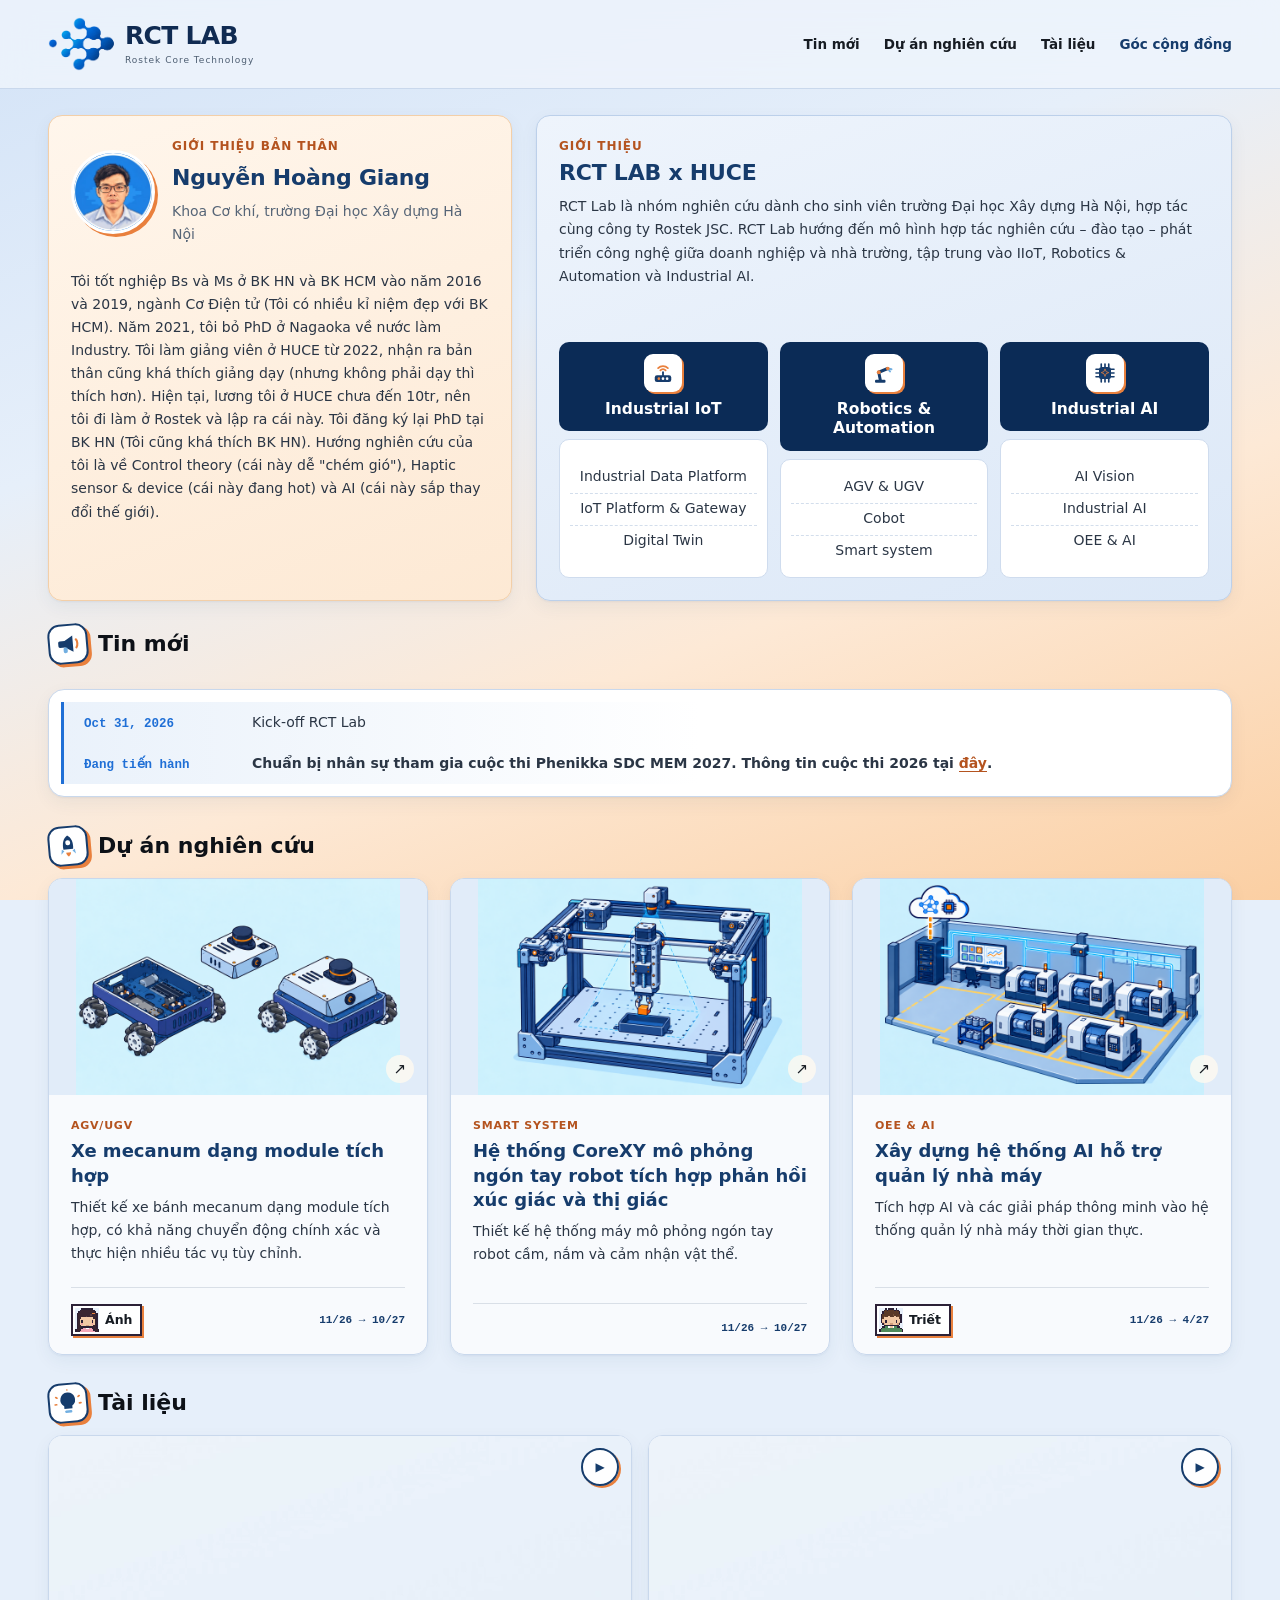
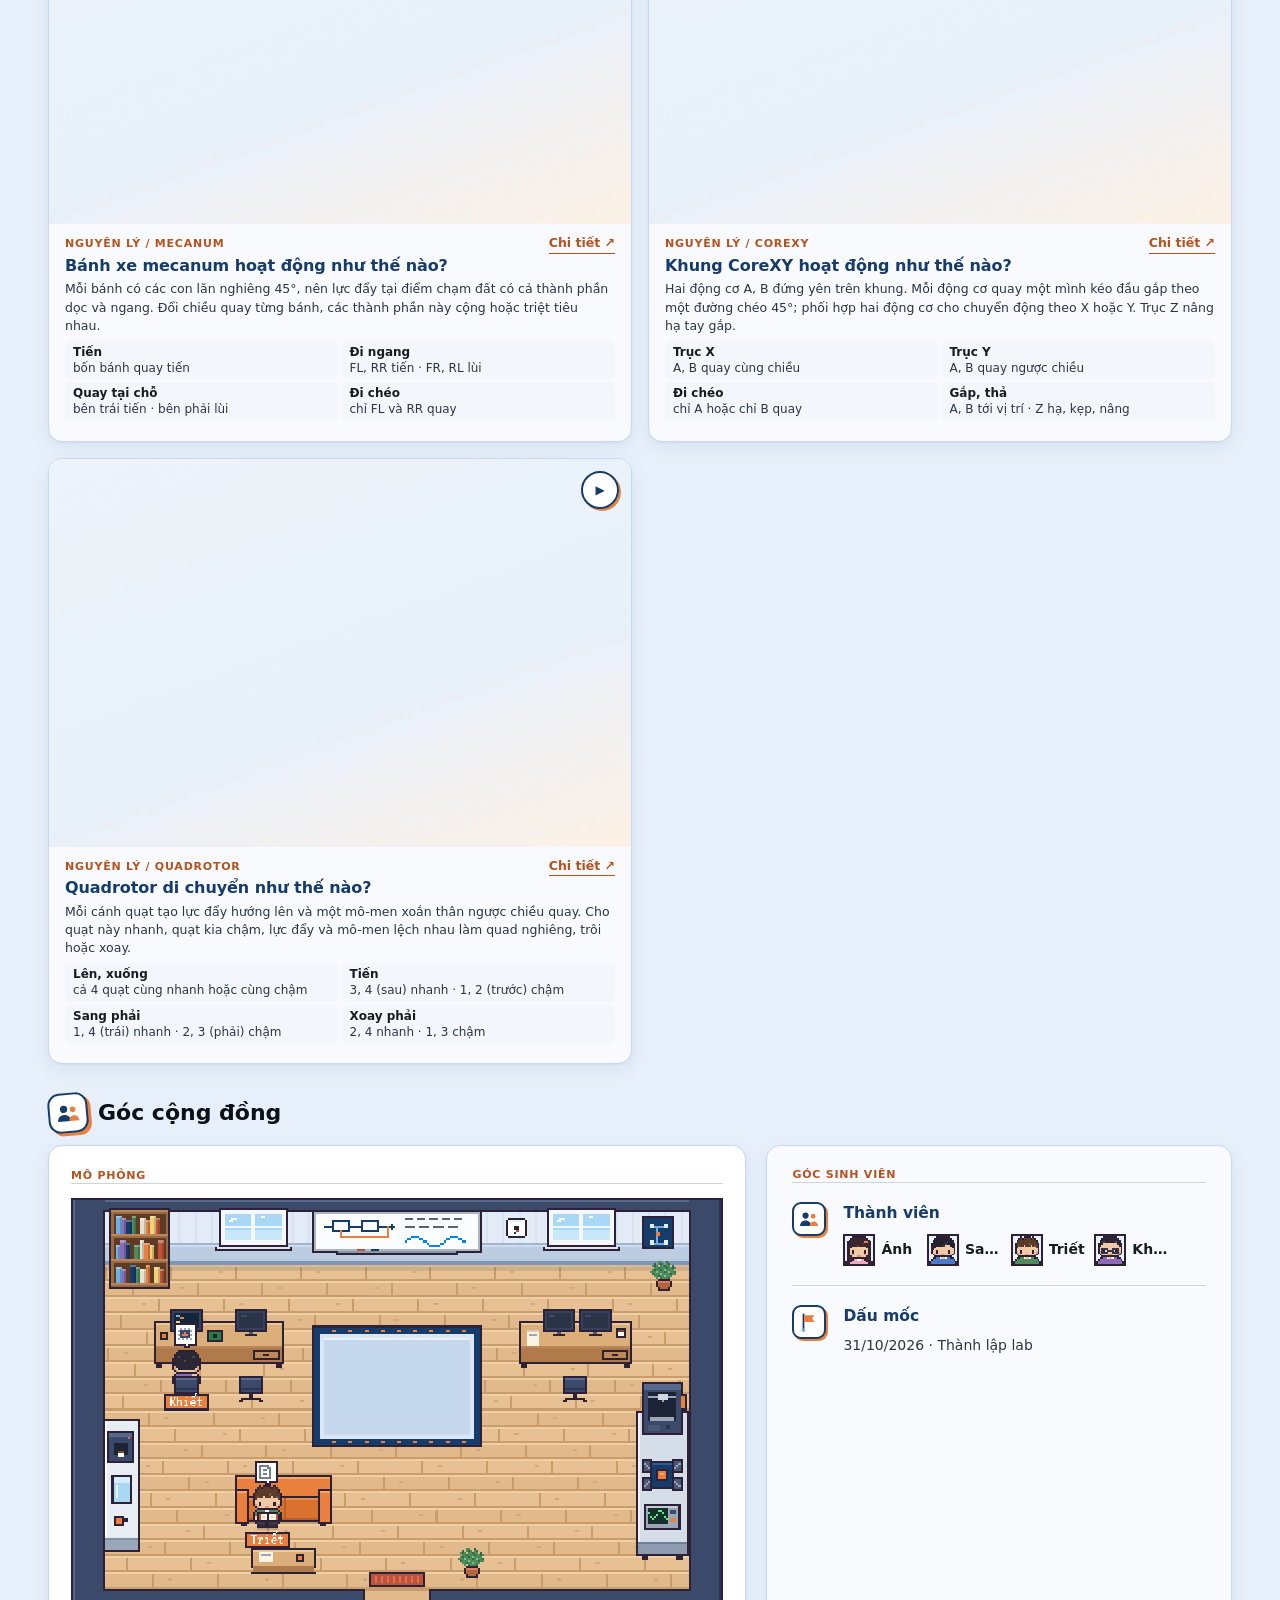
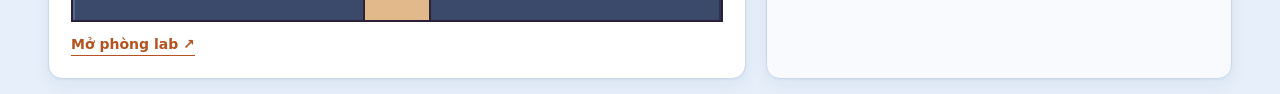
==== commit b03b3545: "Sửa Tin mới, tên dự án CoreXY, giới thiệu, vị trí trưởng nhóm và Chi tiết - Tin mới: tin đã qua chữ " ====
--- a/index.html
+++ b/index.html
@@ -6,7 +6,7 @@
   <meta name="description" content="RCT Lab — Không gian học tập và thực hành cơ điện tử dành cho sinh viên. Seminar, dự án, nghiên cứu và học liệu.">
   <title>RCT Lab · Robotics & AI</title>
   <link rel="icon" type="image/svg+xml" href="assets/rct-network-icon.svg">
-  <link rel="stylesheet" href="style.css"><link rel="stylesheet" href="revisions.css"><link rel="stylesheet" href="theme.css?v=4"><script defer src="app.js"></script>
+  <link rel="stylesheet" href="style.css"><link rel="stylesheet" href="revisions.css"><link rel="stylesheet" href="theme.css?v=5"><script defer src="app.js?v=2"></script>
 </head>
 <body>
   <header class="site-header"><div class="container header-inner">
@@ -16,13 +16,13 @@
     
   </div></header>
   <main>
-    <section class="rct-intro container intro-split" id="home"><div class="lab-summary"><div class="intro-copy"><div class="intro-label">GIỚI THIỆU</div><h1>RCT LAB x HUCE</h1><p>RCT Lab là nhóm nghiên cứu dành cho sinh viên trường Đại học Xây dựng Hà Nội, hợp tác cùng công ty Rostek JSC. RCT Lab hướng đến mô hình hợp tác nghiên cứu – đào tạo – phát triển công nghệ giữa doanh nghiệp và nhà trường, tập trung vào IIoT, Robotics &amp; Automation và Industrial AI.</p></div><div class="focus-grid" aria-label="Các nhóm chuyên môn"><article class="focus-card"><h2><span class="focus-icon" aria-hidden="true"><svg class="ico ico-iot" viewBox="0 0 32 32"><path class="rays w1" d="M9.5 9.5a9 9 0 0 1 13 0" stroke-width="2.4" stroke-linecap="round"/><path class="rays w2" d="M12.5 12.5a4.6 4.6 0 0 1 7 0" stroke-width="2.4" stroke-linecap="round"/><path d="M16 15v4" stroke="#163c6c" stroke-width="2.4" stroke-linecap="round"/><rect class="f1" x="5" y="19" width="22" height="9" rx="3"/><circle class="acc" cx="10.5" cy="23.5" r="1.8"/><circle class="f3" cx="16" cy="23.5" r="1.8"/><circle class="f3" cx="21.5" cy="23.5" r="1.8"/></svg></span>Industrial IoT</h2><ul><li>Industrial Data Platform</li><li>IoT Platform & Gateway</li><li>Digital Twin</li></ul></article><article class="focus-card"><h2><span class="focus-icon" aria-hidden="true"><svg class="ico ico-arm" viewBox="0 0 32 32"><rect class="f1" x="4" y="25" width="14" height="4" rx="1.5"/><g class="arm"><path d="M11 25 9 15l12-5" fill="none" stroke="#163c6c" stroke-width="4" stroke-linecap="round" stroke-linejoin="round"/><path d="M21 10l5 1m-5-1 3 4" fill="none" stroke="#72afe1" stroke-width="2.6" stroke-linecap="round"/><circle class="acc" cx="9" cy="15" r="2.6"/><circle class="acc" cx="21" cy="10" r="2.4"/></g></svg></span>Robotics & Automation</h2><ul><li>AGV & UGV</li><li>Cobot</li><li>Smart system</li></ul></article><article class="focus-card"><h2><span class="focus-icon" aria-hidden="true"><svg class="ico ico-chip" viewBox="0 0 32 32"><path d="M11 4v4M16 4v4M21 4v4M11 24v4M16 24v4M21 24v4M4 11h4M4 16h4M4 21h4M24 11h4M24 16h4M24 21h4" stroke="#163c6c" stroke-width="2.2" stroke-linecap="round"/><rect class="f1" x="8" y="8" width="16" height="16" rx="3.5"/><path class="acc spark" d="M16 10.5l1.4 3.6 3.6 1.4-3.6 1.4L16 20.5l-1.4-3.6-3.6-1.4 3.6-1.4z"/></svg></span>Industrial AI</h2><ul><li>AI Vision</li><li>Industrial AI</li><li>OEE &amp; AI</li></ul></article></div></div><aside class="about-card personal-sidebar" aria-labelledby="about-title"><div class="bio-heading"><div class="avatar-placeholder"><img src="assets/avatar.webp" alt="Ảnh đại diện Nguyễn Hoàng Giang" width="160" height="160"></div><div><h2 id="about-title">GIỚI THIỆU BẢN THÂN</h2><h3>Nguyễn Hoàng Giang</h3><p>Khoa Cơ khí, trường Đại học Xây dựng Hà Nội</p></div></div><div class="about-copy"><p>Tôi tốt nghiệp Bs và Ms ở BK HN và BK HCM vào năm 2016 và 2019, ngành Cơ Điện tử (Tôi thích BK HCM). Năm 2021, tôi bỏ PhD ở Nagaoka về nước làm Industry (để phản đối việc PI ăn bún chả với shoyu). Tôi làm giảng viên ở HUCE từ 2022, nhận ra bản thân cũng khá thích giảng dạy (nhưng không phải dạy thì thích hơn). Hiện tại, tôi chưa có công bố quốc tế, chưa có học hàm học vị, chức danh, cũng chưa lập được doanh nghiệp. Lương tôi chưa đến 10tr, nên tôi đi làm ở Rostek và lập ra cái này. Cũng đang rảnh nên tôi đăng ký lại PhD tại BK HN (Tôi cũng khá thích BK HN...). Hướng nghiên cứu của tôi là về Control theory (cái này dễ "chém gió"), Haptic sensor &amp; device (cái này đang hot) và AI (cái này sắp thay đổi thế giới).</p></div></aside></section>
+    <section class="rct-intro container intro-split" id="home"><div class="lab-summary"><div class="intro-copy"><div class="intro-label">GIỚI THIỆU</div><h1>RCT LAB x HUCE</h1><p>RCT Lab là nhóm nghiên cứu dành cho sinh viên trường Đại học Xây dựng Hà Nội, hợp tác cùng công ty Rostek JSC. RCT Lab hướng đến mô hình hợp tác nghiên cứu – đào tạo – phát triển công nghệ giữa doanh nghiệp và nhà trường, tập trung vào IIoT, Robotics &amp; Automation và Industrial AI.</p></div><div class="focus-grid" aria-label="Các nhóm chuyên môn"><article class="focus-card"><h2><span class="focus-icon" aria-hidden="true"><svg class="ico ico-iot" viewBox="0 0 32 32"><path class="rays w1" d="M9.5 9.5a9 9 0 0 1 13 0" stroke-width="2.4" stroke-linecap="round"/><path class="rays w2" d="M12.5 12.5a4.6 4.6 0 0 1 7 0" stroke-width="2.4" stroke-linecap="round"/><path d="M16 15v4" stroke="#163c6c" stroke-width="2.4" stroke-linecap="round"/><rect class="f1" x="5" y="19" width="22" height="9" rx="3"/><circle class="acc" cx="10.5" cy="23.5" r="1.8"/><circle class="f3" cx="16" cy="23.5" r="1.8"/><circle class="f3" cx="21.5" cy="23.5" r="1.8"/></svg></span>Industrial IoT</h2><ul><li>Industrial Data Platform</li><li>IoT Platform & Gateway</li><li>Digital Twin</li></ul></article><article class="focus-card"><h2><span class="focus-icon" aria-hidden="true"><svg class="ico ico-arm" viewBox="0 0 32 32"><rect class="f1" x="4" y="25" width="14" height="4" rx="1.5"/><g class="arm"><path d="M11 25 9 15l12-5" fill="none" stroke="#163c6c" stroke-width="4" stroke-linecap="round" stroke-linejoin="round"/><path d="M21 10l5 1m-5-1 3 4" fill="none" stroke="#72afe1" stroke-width="2.6" stroke-linecap="round"/><circle class="acc" cx="9" cy="15" r="2.6"/><circle class="acc" cx="21" cy="10" r="2.4"/></g></svg></span>Robotics & Automation</h2><ul><li>AGV & UGV</li><li>Cobot</li><li>Smart system</li></ul></article><article class="focus-card"><h2><span class="focus-icon" aria-hidden="true"><svg class="ico ico-chip" viewBox="0 0 32 32"><path d="M11 4v4M16 4v4M21 4v4M11 24v4M16 24v4M21 24v4M4 11h4M4 16h4M4 21h4M24 11h4M24 16h4M24 21h4" stroke="#163c6c" stroke-width="2.2" stroke-linecap="round"/><rect class="f1" x="8" y="8" width="16" height="16" rx="3.5"/><path class="acc spark" d="M16 10.5l1.4 3.6 3.6 1.4-3.6 1.4L16 20.5l-1.4-3.6-3.6-1.4 3.6-1.4z"/></svg></span>Industrial AI</h2><ul><li>AI Vision</li><li>Industrial AI</li><li>OEE &amp; AI</li></ul></article></div></div><aside class="about-card personal-sidebar" aria-labelledby="about-title"><div class="bio-heading"><div class="avatar-placeholder"><img src="assets/avatar.webp" alt="Ảnh đại diện Nguyễn Hoàng Giang" width="160" height="160"></div><div><h2 id="about-title">GIỚI THIỆU BẢN THÂN</h2><h3>Nguyễn Hoàng Giang</h3><p>Khoa Cơ khí, trường Đại học Xây dựng Hà Nội</p></div></div><div class="about-copy"><p>Tôi tốt nghiệp Bs và Ms ở BK HN và BK HCM vào năm 2016 và 2019, ngành Cơ Điện tử (Tôi có nhiều kỉ niệm đẹp với BK HCM). Năm 2021, tôi bỏ PhD ở Nagaoka về nước làm Industry. Tôi làm giảng viên ở HUCE từ 2022, nhận ra bản thân cũng khá thích giảng dạy (nhưng không phải dạy thì thích hơn). Hiện tại, lương tôi ở HUCE chưa đến 10tr, nên tôi đi làm ở Rostek và lập ra cái này. Tôi đăng ký lại PhD tại BK HN (Tôi cũng khá thích BK HN). Hướng nghiên cứu của tôi là về Control theory (cái này dễ "chém gió"), Haptic sensor &amp; device (cái này đang hot) và AI (cái này sắp thay đổi thế giới).</p></div></aside></section>
 
-    <section class="news-section section news-brief-section" id="news"><div class="container"><div class="section-heading"><h2><span class="section-icon" aria-hidden="true"><svg class="ico ico-news" viewBox="0 0 32 32"><g class="mega"><path class="f1" d="M6 12h6l10-6v20l-10-6H6a2 2 0 0 1-2-2v-4a2 2 0 0 1 2-2z"/><rect class="f2" x="10" y="20" width="5" height="7" rx="2"/></g><path class="acc spark" d="M26 11c2 1.5 2 8.500 0 10" fill="none" stroke-width="2.600" stroke-linecap="round"/></svg></span>Tin mới</h2></div><ul class="news-brief-list"><li class="dated-news"><time datetime="2026-10-31">Oct 31, 2026</time><p><strong>Kick-off RCT Lab</strong></p></li><li class="dated-news" id="research"><span class="story-date">Đang tiến hành</span><p>Chuẩn bị nhân sự tham gia cuộc thi Phenikka SDC MEM 2027. Thông tin cuộc thi 2026 tại <a class="lk" href="https://phenikaa-uni.edu.vn:3600/mem/vi/2026sdc/2026-01-12-chu-de-va-luat-thi-dau-sdc-mem-2026.pdf" target="_blank" rel="noopener noreferrer">đây</a>.</p></li></ul></div></section>
+    <section class="news-section section news-brief-section" id="news"><div class="container"><div class="section-heading"><h2><span class="section-icon" aria-hidden="true"><svg class="ico ico-news" viewBox="0 0 32 32"><g class="mega"><path class="f1" d="M6 12h6l10-6v20l-10-6H6a2 2 0 0 1-2-2v-4a2 2 0 0 1 2-2z"/><rect class="f2" x="10" y="20" width="5" height="7" rx="2"/></g><path class="acc spark" d="M26 11c2 1.5 2 8.500 0 10" fill="none" stroke-width="2.600" stroke-linecap="round"/></svg></span>Tin mới</h2></div><ul class="news-brief-list"><li class="dated-news"><time datetime="2026-10-31">Oct 31, 2026</time><p>Kick-off RCT Lab</p></li><li class="dated-news ongoing" id="research"><span class="story-date">Đang tiến hành</span><p>Chuẩn bị nhân sự tham gia cuộc thi Phenikka SDC MEM 2027. Thông tin cuộc thi 2026 tại <a class="lk" href="https://phenikaa-uni.edu.vn:3600/mem/vi/2026sdc/2026-01-12-chu-de-va-luat-thi-dau-sdc-mem-2026.pdf" target="_blank" rel="noopener noreferrer">đây</a>.</p></li></ul></div></section>
 
     <section class="section container" id="open-work"><div class="section-heading"><div><h2><span class="section-icon" aria-hidden="true"><svg class="ico ico-rocket" viewBox="0 0 32 32"><g class="rk"><path class="f2" d="M11 22l-4 4 1-6zM21 22l4 4-1-6z"/><path class="f1" d="M16 3c5 3 7 9 6 17h-12c-1-8 1-14 6-17z"/><circle class="f3" cx="16" cy="12" r="3"/></g><path class="acc flame" d="M13 24c0 3 3 5 3 5s3-2 3-5z"/></svg></span>Dự án nghiên cứu</h2></div></div>
       
-      <div class="project-grid"><article class="project-card"><button class="project-picture pale" data-detail="project-rover" aria-label="Xe mecanum dạng module tích hợp"><img src="assets/mecanum-project.png" alt="Minh họa AGV/UGV" width="600" height="420"><span class="project-lead" title="Trưởng nhóm: Ánh"><img src="assets/members/anh.svg" alt="" width="28" height="28">Ánh</span><span class="picture-arrow">↗</span></button><div class="project-body"><span class="tag">AGV/UGV</span><h3><button data-detail="project-rover">Xe mecanum dạng module tích hợp</button></h3><p>Thiết kế xe bánh mecanum dạng module tích hợp, có khả năng chuyển động chính xác và thực hiện nhiều tác vụ tùy chỉnh.</p><div class="project-footer"><span class="project-timeline">11/26 → 10/27</span></div></div></article><article class="project-card"><button class="project-picture pale" data-detail="project-machine" aria-label="Hệ thống mô phỏng ngón tay robot sử dụng khung máy CoreXY kết hợp phản hồi thị giác và xúc giác"><img src="assets/corexy-project.png" alt="Minh họa Smart System" width="600" height="420"><span class="picture-arrow">↗</span></button><div class="project-body"><span class="tag">Smart System</span><h3><button data-detail="project-machine">Hệ thống mô phỏng ngón tay robot sử dụng khung máy CoreXY kết hợp phản hồi thị giác và xúc giác</button></h3><p>Thiết kế hệ thống máy mô phỏng ngón tay robot cầm, nắm và cảm nhận vật thể.</p><div class="project-footer"><span class="project-timeline">11/26 → 10/27</span></div></div></article><article class="project-card"><button class="project-picture pale" data-detail="project-ai" aria-label="Xây dựng hệ thống AI hỗ trợ quản lý nhà máy"><img src="assets/factory-project.png" alt="Minh họa OEE &amp; AI" width="600" height="420"><span class="project-lead" title="Trưởng nhóm: Triết"><img src="assets/members/triet.svg" alt="" width="28" height="28">Triết</span><span class="picture-arrow">↗</span></button><div class="project-body"><span class="tag">OEE &amp; AI</span><h3><button data-detail="project-ai">Xây dựng hệ thống AI hỗ trợ quản lý nhà máy</button></h3><p>Tích hợp AI và các giải pháp thông minh vào hệ thống quản lý nhà máy thời gian thực.</p><div class="project-footer"><span class="project-timeline">11/26 → 4/27</span></div></div></article></div>
+      <div class="project-grid"><article class="project-card"><button class="project-picture pale" data-detail="project-rover" aria-label="Xe mecanum dạng module tích hợp"><img src="assets/mecanum-project.png" alt="Minh họa AGV/UGV" width="600" height="420"><span class="picture-arrow">↗</span></button><div class="project-body"><span class="tag">AGV/UGV</span><h3><button data-detail="project-rover">Xe mecanum dạng module tích hợp</button></h3><p>Thiết kế xe bánh mecanum dạng module tích hợp, có khả năng chuyển động chính xác và thực hiện nhiều tác vụ tùy chỉnh.</p><div class="project-footer"><span class="project-lead" title="Trưởng nhóm: Ánh"><img src="assets/members/anh.svg" alt="" width="28" height="28">Ánh</span><span class="project-timeline">11/26 → 10/27</span></div></div></article><article class="project-card"><button class="project-picture pale" data-detail="project-machine" aria-label="Hệ thống CoreXY mô phỏng ngón tay robot tích hợp phản hồi xúc giác và thị giác"><img src="assets/corexy-project.png" alt="Minh họa Smart System" width="600" height="420"><span class="picture-arrow">↗</span></button><div class="project-body"><span class="tag">Smart System</span><h3><button data-detail="project-machine">Hệ thống CoreXY mô phỏng ngón tay robot tích hợp phản hồi xúc giác và thị giác</button></h3><p>Thiết kế hệ thống máy mô phỏng ngón tay robot cầm, nắm và cảm nhận vật thể.</p><div class="project-footer"><span class="project-timeline">11/26 → 10/27</span></div></div></article><article class="project-card"><button class="project-picture pale" data-detail="project-ai" aria-label="Xây dựng hệ thống AI hỗ trợ quản lý nhà máy"><img src="assets/factory-project.png" alt="Minh họa OEE &amp; AI" width="600" height="420"><span class="picture-arrow">↗</span></button><div class="project-body"><span class="tag">OEE &amp; AI</span><h3><button data-detail="project-ai">Xây dựng hệ thống AI hỗ trợ quản lý nhà máy</button></h3><p>Tích hợp AI và các giải pháp thông minh vào hệ thống quản lý nhà máy thời gian thực.</p><div class="project-footer"><span class="project-lead" title="Trưởng nhóm: Triết"><img src="assets/members/triet.svg" alt="" width="28" height="28">Triết</span><span class="project-timeline">11/26 → 4/27</span></div></div></article></div>
 </section>
 
     <section class="section container rct-editorial-section" id="teaching"><div class="section-heading"><h2><span class="section-icon" aria-hidden="true"><svg class="ico ico-bulb" viewBox="0 0 32 32"><g class="bulb"><path class="f1" d="M16 3a9 9 0 0 0-5 16.500V23h10v-3.500A9 9 0 0 0 16 3z"/><rect class="f2" x="11.500" y="25" width="9" height="3" rx="1.500"/></g><path class="acc rays" d="M16 0v0M3 9l-1.500-1M29 9l1.500-1M2 17H0M32 17h-2" stroke-width="2" stroke-linecap="round"/></svg></span>Tài liệu</h2></div><div class="rct-story-list"><article class="rct-story material-story"><div class="rct-story-media clip-media"><video muted loop playsinline preload="metadata" poster="assets/mecanum-clip-poster.png" aria-label="Clip minh họa con lăn 45° và bốn kiểu chuyển động của xe mecanum"><source src="assets/mecanum-clip.mp4" type="video/mp4"><source src="assets/mecanum-clip.webm" type="video/webm"></video><button class="clip-toggle" type="button" aria-label="Tạm dừng clip" aria-pressed="false"><span aria-hidden="true">❚❚</span></button></div><div class="rct-story-content"><span class="rct-story-tag">Nguyên lý / Mecanum</span><h3>Bánh xe mecanum hoạt động như thế nào?</h3><p>Mỗi bánh có các con lăn nghiêng 45°, nên lực đẩy tại điểm chạm đất có cả thành phần dọc và ngang. Đổi chiều quay từng bánh, các thành phần này cộng hoặc triệt tiêu nhau.</p><ul class="motion-list"><li><b>Tiến</b><span>bốn bánh quay tiến</span></li><li><b>Đi ngang</b><span>FL, RR tiến · FR, RL lùi</span></li><li><b>Quay tại chỗ</b><span>bên trái tiến · bên phải lùi</span></li><li><b>Đi chéo</b><span>chỉ FL và RR quay</span></li></ul><div class="rct-story-footer"><a class="rct-story-link" href="material-mecanum.html" target="_blank" rel="noopener noreferrer">Chi tiết ↗</a></div></div></article><article class="rct-story material-story"><div class="rct-story-media clip-media"><video muted loop playsinline preload="metadata" poster="assets/corexy-clip-poster.png" aria-label="Clip minh họa cách động cơ A, B, Z của khung CoreXY phối hợp để gắp và thả vật"><source src="assets/corexy-clip.mp4" type="video/mp4"><source src="assets/corexy-clip.webm" type="video/webm"></video><button class="clip-toggle" type="button" aria-label="Tạm dừng clip" aria-pressed="false"><span aria-hidden="true">❚❚</span></button></div><div class="rct-story-content"><span class="rct-story-tag">Nguyên lý / CoreXY</span><h3>Khung CoreXY hoạt động như thế nào?</h3><p>Hai động cơ A, B đứng yên trên khung. Mỗi động cơ quay một mình kéo đầu gắp theo một đường chéo 45°; phối hợp hai động cơ cho chuyển động theo X hoặc Y. Trục Z nâng hạ tay gắp.</p><ul class="motion-list"><li><b>Trục X</b><span>A, B quay cùng chiều</span></li><li><b>Trục Y</b><span>A, B quay ngược chiều</span></li><li><b>Đi chéo</b><span>chỉ A hoặc chỉ B quay</span></li><li><b>Gắp, thả</b><span>A, B tới vị trí · Z hạ, kẹp, nâng</span></li></ul><div class="rct-story-footer"><a class="rct-story-link" href="material-corexy.html" target="_blank" rel="noopener noreferrer">Chi tiết ↗</a></div></div></article><article class="rct-story material-story"><div class="rct-story-media clip-media"><video muted loop playsinline preload="metadata" poster="assets/quadrotor-clip-poster.png" aria-label="Clip minh họa tốc độ bốn cánh quạt quyết định chuyển động của quadrotor"><source src="assets/quadrotor-clip.mp4" type="video/mp4"><source src="assets/quadrotor-clip.webm" type="video/webm"></video><button class="clip-toggle" type="button" aria-label="Tạm dừng clip" aria-pressed="false"><span aria-hidden="true">❚❚</span></button></div><div class="rct-story-content"><span class="rct-story-tag">Nguyên lý / Quadrotor</span><h3>Quadrotor di chuyển như thế nào?</h3><p>Mỗi cánh quạt tạo lực đẩy hướng lên và một mô-men xoắn thân ngược chiều quay. Cho quạt này nhanh, quạt kia chậm, lực đẩy và mô-men lệch nhau làm quad nghiêng, trôi hoặc xoay.</p><ul class="motion-list"><li><b>Lên, xuống</b><span>cả 4 quạt cùng nhanh hoặc cùng chậm</span></li><li><b>Tiến</b><span>3, 4 (sau) nhanh · 1, 2 (trước) chậm</span></li><li><b>Sang phải</b><span>1, 4 (trái) nhanh · 2, 3 (phải) chậm</span></li><li><b>Xoay phải</b><span>2, 4 nhanh · 1, 3 chậm</span></li></ul><div class="rct-story-footer"><a class="rct-story-link" href="material-quadrotor.html" target="_blank" rel="noopener noreferrer">Chi tiết ↗</a></div></div></article></div></section>
--- a/theme.css
+++ b/theme.css
@@ -220,3 +220,16 @@
 .project-picture{position:relative}
 .project-lead{position:absolute;left:10px;bottom:10px;display:flex;align-items:center;gap:6px;padding:3px 9px 3px 3px;background:#fff;border:2px solid #2c2137;box-shadow:2px 2px 0 var(--orange);font:600 13px/1 "Segoe UI",Inter,system-ui,sans-serif;color:var(--ink)}
 .project-lead img{width:28px;height:28px;image-rendering:pixelated;background:#e8f0fa}
+
+/* Tin mới: tin đã qua chữ thường, tin đang tiến hành chữ đậm, các dòng sát hơn */
+.dated-news{padding-block:9px}
+.dated-news p{font-weight:400}
+.dated-news.ongoing p{font-weight:700}
+/* Dự án: trưởng nhóm cùng hàng timeline */
+.project-footer{justify-content:space-between;align-items:center}
+.project-lead{position:static;padding:2px 8px 2px 2px;font-size:12.5px;box-shadow:2px 2px 0 var(--orange)}
+.project-lead img{width:24px;height:24px}
+/* Tài liệu: "Chi tiết" cùng hàng với nhãn nguyên lý */
+#teaching .material-story .rct-story-content{position:relative}
+#teaching .material-story .rct-story-footer{position:absolute;top:10px;right:16px;margin:0;padding:0}
+.project-timeline{margin-left:auto}
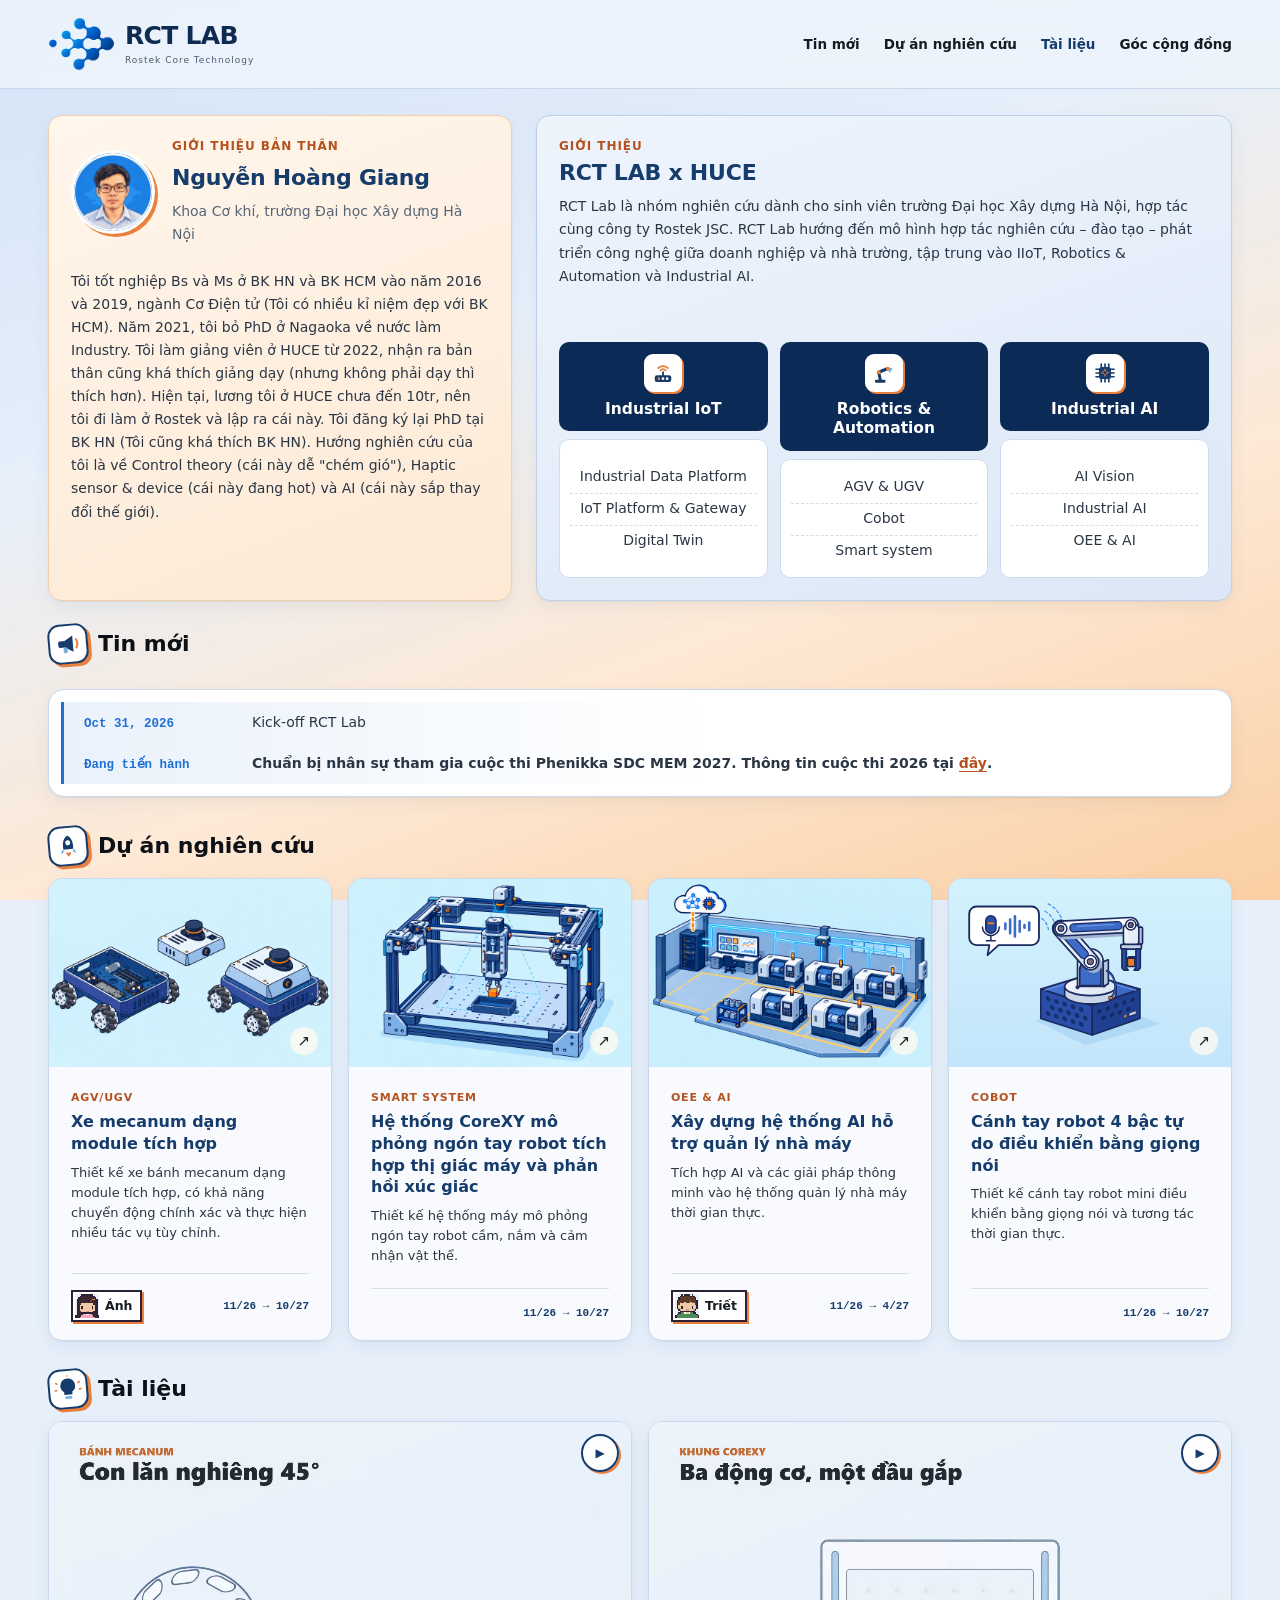
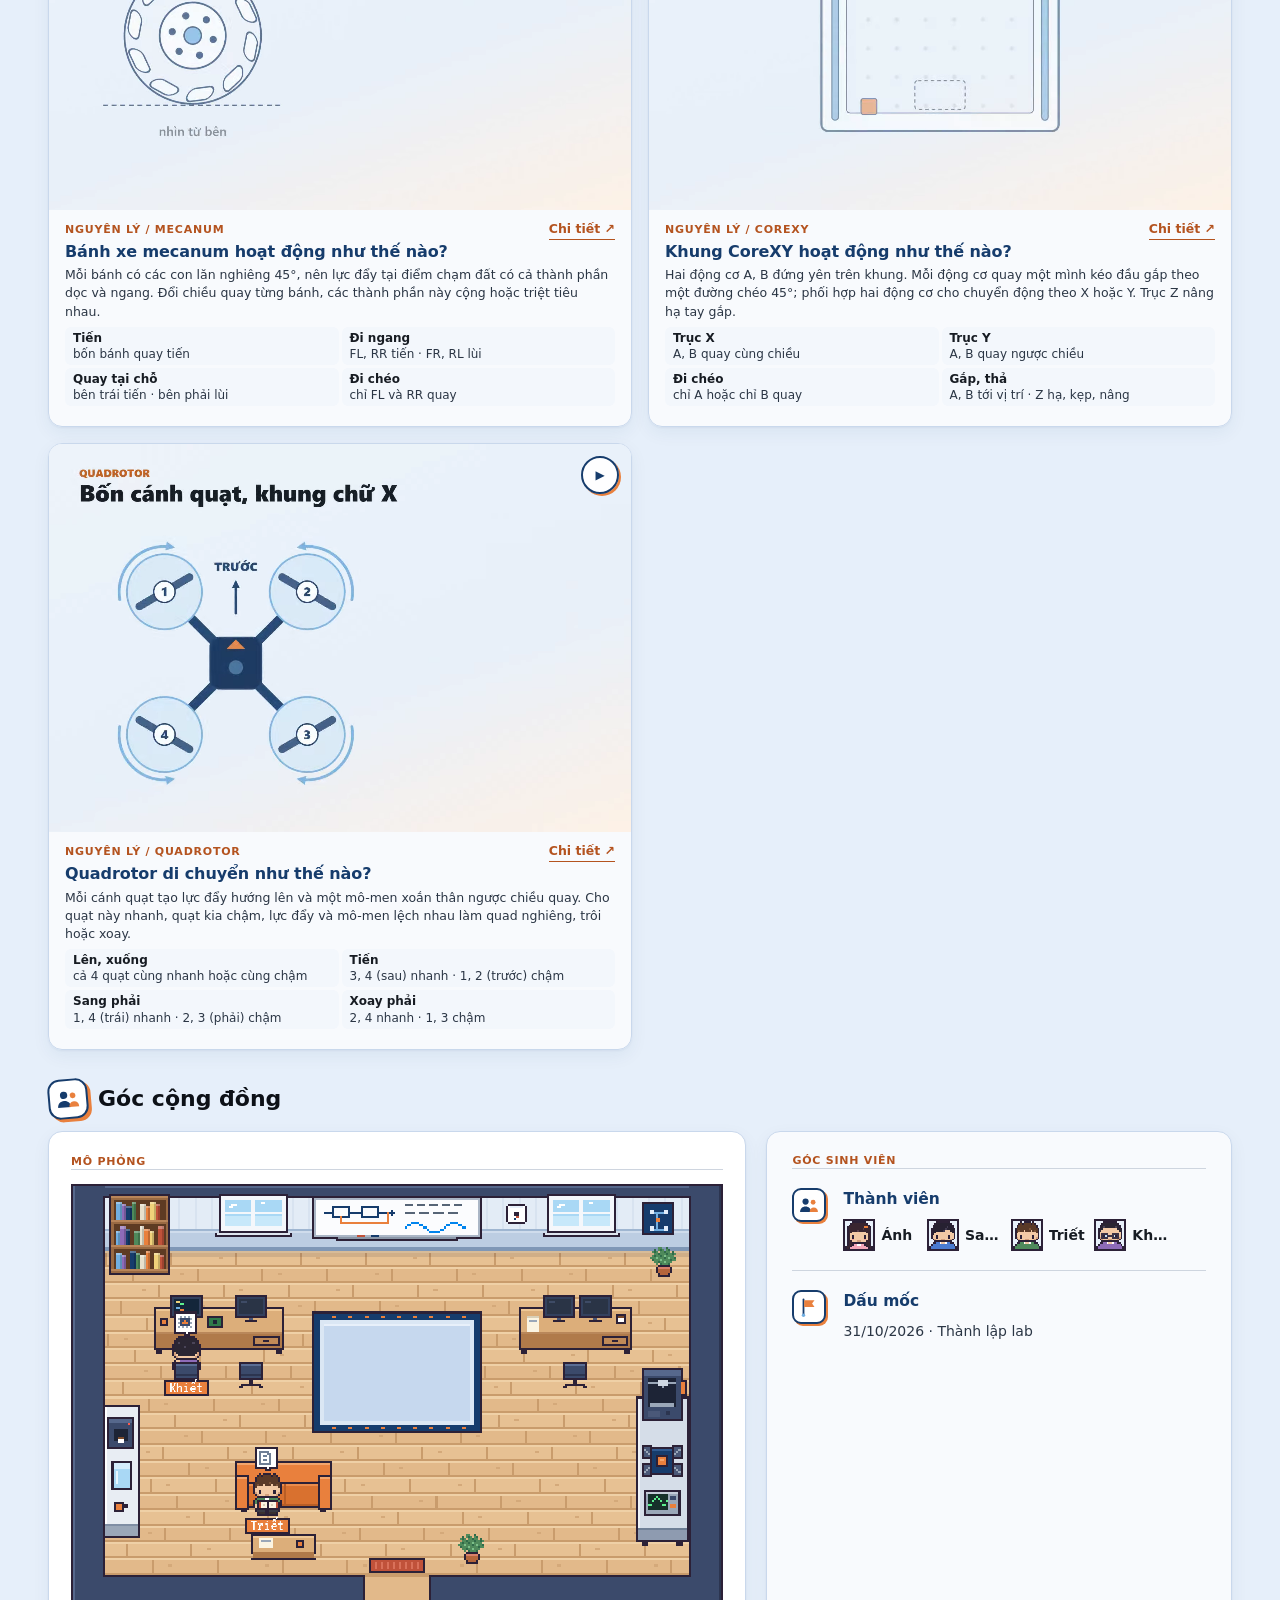
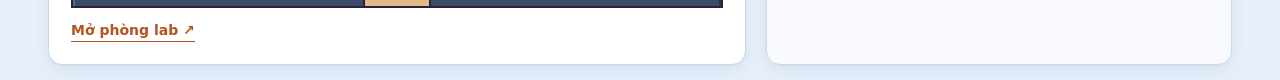
==== commit 0131c143: "Thêm dự án Cobot, 4 dự án một hàng, đổi tên dự án CoreXY - Dự án mới: Cánh tay robot 4 bậc tự do điề" ====
--- a/index.html
+++ b/index.html
@@ -6,7 +6,7 @@
   <meta name="description" content="RCT Lab — Không gian học tập và thực hành cơ điện tử dành cho sinh viên. Seminar, dự án, nghiên cứu và học liệu.">
   <title>RCT Lab · Robotics & AI</title>
   <link rel="icon" type="image/svg+xml" href="assets/rct-network-icon.svg">
-  <link rel="stylesheet" href="style.css"><link rel="stylesheet" href="revisions.css"><link rel="stylesheet" href="theme.css?v=5"><script defer src="app.js?v=2"></script>
+  <link rel="stylesheet" href="style.css"><link rel="stylesheet" href="revisions.css"><link rel="stylesheet" href="theme.css?v=7"><script defer src="app.js?v=3"></script>
 </head>
 <body>
   <header class="site-header"><div class="container header-inner">
@@ -22,7 +22,7 @@
 
     <section class="section container" id="open-work"><div class="section-heading"><div><h2><span class="section-icon" aria-hidden="true"><svg class="ico ico-rocket" viewBox="0 0 32 32"><g class="rk"><path class="f2" d="M11 22l-4 4 1-6zM21 22l4 4-1-6z"/><path class="f1" d="M16 3c5 3 7 9 6 17h-12c-1-8 1-14 6-17z"/><circle class="f3" cx="16" cy="12" r="3"/></g><path class="acc flame" d="M13 24c0 3 3 5 3 5s3-2 3-5z"/></svg></span>Dự án nghiên cứu</h2></div></div>
       
-      <div class="project-grid"><article class="project-card"><button class="project-picture pale" data-detail="project-rover" aria-label="Xe mecanum dạng module tích hợp"><img src="assets/mecanum-project.png" alt="Minh họa AGV/UGV" width="600" height="420"><span class="picture-arrow">↗</span></button><div class="project-body"><span class="tag">AGV/UGV</span><h3><button data-detail="project-rover">Xe mecanum dạng module tích hợp</button></h3><p>Thiết kế xe bánh mecanum dạng module tích hợp, có khả năng chuyển động chính xác và thực hiện nhiều tác vụ tùy chỉnh.</p><div class="project-footer"><span class="project-lead" title="Trưởng nhóm: Ánh"><img src="assets/members/anh.svg" alt="" width="28" height="28">Ánh</span><span class="project-timeline">11/26 → 10/27</span></div></div></article><article class="project-card"><button class="project-picture pale" data-detail="project-machine" aria-label="Hệ thống CoreXY mô phỏng ngón tay robot tích hợp phản hồi xúc giác và thị giác"><img src="assets/corexy-project.png" alt="Minh họa Smart System" width="600" height="420"><span class="picture-arrow">↗</span></button><div class="project-body"><span class="tag">Smart System</span><h3><button data-detail="project-machine">Hệ thống CoreXY mô phỏng ngón tay robot tích hợp phản hồi xúc giác và thị giác</button></h3><p>Thiết kế hệ thống máy mô phỏng ngón tay robot cầm, nắm và cảm nhận vật thể.</p><div class="project-footer"><span class="project-timeline">11/26 → 10/27</span></div></div></article><article class="project-card"><button class="project-picture pale" data-detail="project-ai" aria-label="Xây dựng hệ thống AI hỗ trợ quản lý nhà máy"><img src="assets/factory-project.png" alt="Minh họa OEE &amp; AI" width="600" height="420"><span class="picture-arrow">↗</span></button><div class="project-body"><span class="tag">OEE &amp; AI</span><h3><button data-detail="project-ai">Xây dựng hệ thống AI hỗ trợ quản lý nhà máy</button></h3><p>Tích hợp AI và các giải pháp thông minh vào hệ thống quản lý nhà máy thời gian thực.</p><div class="project-footer"><span class="project-lead" title="Trưởng nhóm: Triết"><img src="assets/members/triet.svg" alt="" width="28" height="28">Triết</span><span class="project-timeline">11/26 → 4/27</span></div></div></article></div>
+      <div class="project-grid"><article class="project-card"><button class="project-picture pale" data-detail="project-rover" aria-label="Xe mecanum dạng module tích hợp"><img src="assets/mecanum-project.png" alt="Minh họa AGV/UGV" width="600" height="420"><span class="picture-arrow">↗</span></button><div class="project-body"><span class="tag">AGV/UGV</span><h3><button data-detail="project-rover">Xe mecanum dạng module tích hợp</button></h3><p>Thiết kế xe bánh mecanum dạng module tích hợp, có khả năng chuyển động chính xác và thực hiện nhiều tác vụ tùy chỉnh.</p><div class="project-footer"><span class="project-lead" title="Trưởng nhóm: Ánh"><img src="assets/members/anh.svg" alt="" width="28" height="28">Ánh</span><span class="project-timeline">11/26 → 10/27</span></div></div></article><article class="project-card"><button class="project-picture pale" data-detail="project-machine" aria-label="Hệ thống CoreXY mô phỏng ngón tay robot tích hợp thị giác máy và phản hồi xúc giác"><img src="assets/corexy-project.png" alt="Minh họa Smart System" width="600" height="420"><span class="picture-arrow">↗</span></button><div class="project-body"><span class="tag">Smart System</span><h3><button data-detail="project-machine">Hệ thống CoreXY mô phỏng ngón tay robot tích hợp thị giác máy và phản hồi xúc giác</button></h3><p>Thiết kế hệ thống máy mô phỏng ngón tay robot cầm, nắm và cảm nhận vật thể.</p><div class="project-footer"><span class="project-timeline">11/26 → 10/27</span></div></div></article><article class="project-card"><button class="project-picture pale" data-detail="project-ai" aria-label="Xây dựng hệ thống AI hỗ trợ quản lý nhà máy"><img src="assets/factory-project.png" alt="Minh họa OEE &amp; AI" width="600" height="420"><span class="picture-arrow">↗</span></button><div class="project-body"><span class="tag">OEE &amp; AI</span><h3><button data-detail="project-ai">Xây dựng hệ thống AI hỗ trợ quản lý nhà máy</button></h3><p>Tích hợp AI và các giải pháp thông minh vào hệ thống quản lý nhà máy thời gian thực.</p><div class="project-footer"><span class="project-lead" title="Trưởng nhóm: Triết"><img src="assets/members/triet.svg" alt="" width="28" height="28">Triết</span><span class="project-timeline">11/26 → 4/27</span></div></div></article><article class="project-card"><button class="project-picture pale" data-detail="project-arm" aria-label="Cánh tay robot 4 bậc tự do điều khiển bằng giọng nói"><img src="assets/arm-project.svg" alt="Minh họa Cobot" width="600" height="400"><span class="picture-arrow">↗</span></button><div class="project-body"><span class="tag">Cobot</span><h3><button data-detail="project-arm">Cánh tay robot 4 bậc tự do điều khiển bằng giọng nói</button></h3><p>Thiết kế cánh tay robot mini điều khiển bằng giọng nói và tương tác thời gian thực.</p><div class="project-footer"><span class="project-timeline">11/26 → 10/27</span></div></div></article></div>
 </section>
 
     <section class="section container rct-editorial-section" id="teaching"><div class="section-heading"><h2><span class="section-icon" aria-hidden="true"><svg class="ico ico-bulb" viewBox="0 0 32 32"><g class="bulb"><path class="f1" d="M16 3a9 9 0 0 0-5 16.500V23h10v-3.500A9 9 0 0 0 16 3z"/><rect class="f2" x="11.500" y="25" width="9" height="3" rx="1.500"/></g><path class="acc rays" d="M16 0v0M3 9l-1.500-1M29 9l1.500-1M2 17H0M32 17h-2" stroke-width="2" stroke-linecap="round"/></svg></span>Tài liệu</h2></div><div class="rct-story-list"><article class="rct-story material-story"><div class="rct-story-media clip-media"><video muted loop playsinline preload="metadata" poster="assets/mecanum-clip-poster.png" aria-label="Clip minh họa con lăn 45° và bốn kiểu chuyển động của xe mecanum"><source src="assets/mecanum-clip.mp4" type="video/mp4"><source src="assets/mecanum-clip.webm" type="video/webm"></video><button class="clip-toggle" type="button" aria-label="Tạm dừng clip" aria-pressed="false"><span aria-hidden="true">❚❚</span></button></div><div class="rct-story-content"><span class="rct-story-tag">Nguyên lý / Mecanum</span><h3>Bánh xe mecanum hoạt động như thế nào?</h3><p>Mỗi bánh có các con lăn nghiêng 45°, nên lực đẩy tại điểm chạm đất có cả thành phần dọc và ngang. Đổi chiều quay từng bánh, các thành phần này cộng hoặc triệt tiêu nhau.</p><ul class="motion-list"><li><b>Tiến</b><span>bốn bánh quay tiến</span></li><li><b>Đi ngang</b><span>FL, RR tiến · FR, RL lùi</span></li><li><b>Quay tại chỗ</b><span>bên trái tiến · bên phải lùi</span></li><li><b>Đi chéo</b><span>chỉ FL và RR quay</span></li></ul><div class="rct-story-footer"><a class="rct-story-link" href="material-mecanum.html" target="_blank" rel="noopener noreferrer">Chi tiết ↗</a></div></div></article><article class="rct-story material-story"><div class="rct-story-media clip-media"><video muted loop playsinline preload="metadata" poster="assets/corexy-clip-poster.png" aria-label="Clip minh họa cách động cơ A, B, Z của khung CoreXY phối hợp để gắp và thả vật"><source src="assets/corexy-clip.mp4" type="video/mp4"><source src="assets/corexy-clip.webm" type="video/webm"></video><button class="clip-toggle" type="button" aria-label="Tạm dừng clip" aria-pressed="false"><span aria-hidden="true">❚❚</span></button></div><div class="rct-story-content"><span class="rct-story-tag">Nguyên lý / CoreXY</span><h3>Khung CoreXY hoạt động như thế nào?</h3><p>Hai động cơ A, B đứng yên trên khung. Mỗi động cơ quay một mình kéo đầu gắp theo một đường chéo 45°; phối hợp hai động cơ cho chuyển động theo X hoặc Y. Trục Z nâng hạ tay gắp.</p><ul class="motion-list"><li><b>Trục X</b><span>A, B quay cùng chiều</span></li><li><b>Trục Y</b><span>A, B quay ngược chiều</span></li><li><b>Đi chéo</b><span>chỉ A hoặc chỉ B quay</span></li><li><b>Gắp, thả</b><span>A, B tới vị trí · Z hạ, kẹp, nâng</span></li></ul><div class="rct-story-footer"><a class="rct-story-link" href="material-corexy.html" target="_blank" rel="noopener noreferrer">Chi tiết ↗</a></div></div></article><article class="rct-story material-story"><div class="rct-story-media clip-media"><video muted loop playsinline preload="metadata" poster="assets/quadrotor-clip-poster.png" aria-label="Clip minh họa tốc độ bốn cánh quạt quyết định chuyển động của quadrotor"><source src="assets/quadrotor-clip.mp4" type="video/mp4"><source src="assets/quadrotor-clip.webm" type="video/webm"></video><button class="clip-toggle" type="button" aria-label="Tạm dừng clip" aria-pressed="false"><span aria-hidden="true">❚❚</span></button></div><div class="rct-story-content"><span class="rct-story-tag">Nguyên lý / Quadrotor</span><h3>Quadrotor di chuyển như thế nào?</h3><p>Mỗi cánh quạt tạo lực đẩy hướng lên và một mô-men xoắn thân ngược chiều quay. Cho quạt này nhanh, quạt kia chậm, lực đẩy và mô-men lệch nhau làm quad nghiêng, trôi hoặc xoay.</p><ul class="motion-list"><li><b>Lên, xuống</b><span>cả 4 quạt cùng nhanh hoặc cùng chậm</span></li><li><b>Tiến</b><span>3, 4 (sau) nhanh · 1, 2 (trước) chậm</span></li><li><b>Sang phải</b><span>1, 4 (trái) nhanh · 2, 3 (phải) chậm</span></li><li><b>Xoay phải</b><span>2, 4 nhanh · 1, 3 chậm</span></li></ul><div class="rct-story-footer"><a class="rct-story-link" href="material-quadrotor.html" target="_blank" rel="noopener noreferrer">Chi tiết ↗</a></div></div></article></div></section>
--- a/theme.css
+++ b/theme.css
@@ -233,3 +233,13 @@
 #teaching .material-story .rct-story-content{position:relative}
 #teaching .material-story .rct-story-footer{position:absolute;top:10px;right:16px;margin:0;padding:0}
 .project-timeline{margin-left:auto}
+
+/* Dự án: 4 thẻ một hàng; ảnh 3:2 lấp kín khung */
+.project-grid{grid-template-columns:repeat(4,minmax(0,1fr));gap:16px}
+.project-picture{height:auto!important;aspect-ratio:3/2;padding:0!important;overflow:hidden}
+.project-picture img{width:100%!important;height:100%!important;max-height:none!important;object-fit:cover!important;display:block}
+.project-card .project-body h3{font-size:16px}
+.project-card .project-body p{font-size:13px;line-height:1.55}
+@media (max-width:1050px){.project-grid{grid-template-columns:repeat(2,minmax(0,1fr))}}
+@media (max-width:600px){.project-grid{grid-template-columns:1fr}}
+.project-footer{min-height:34px}
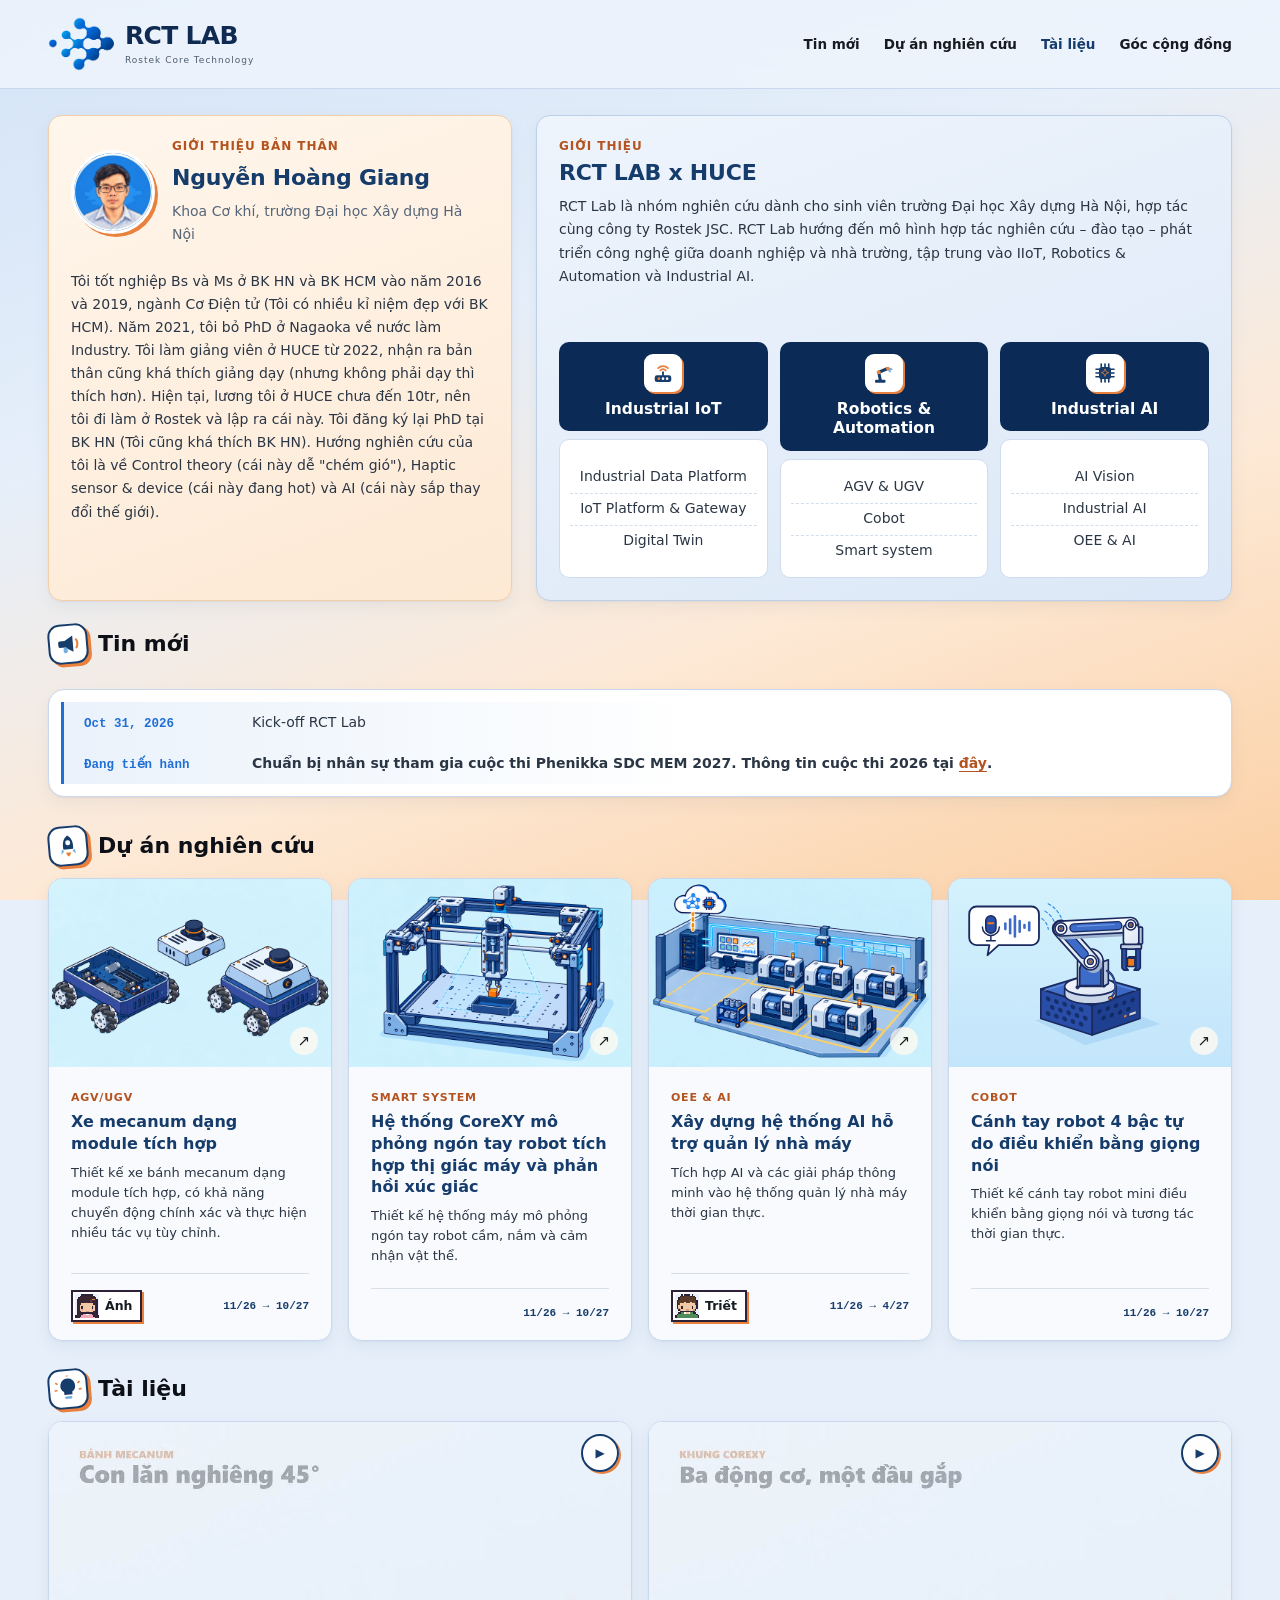
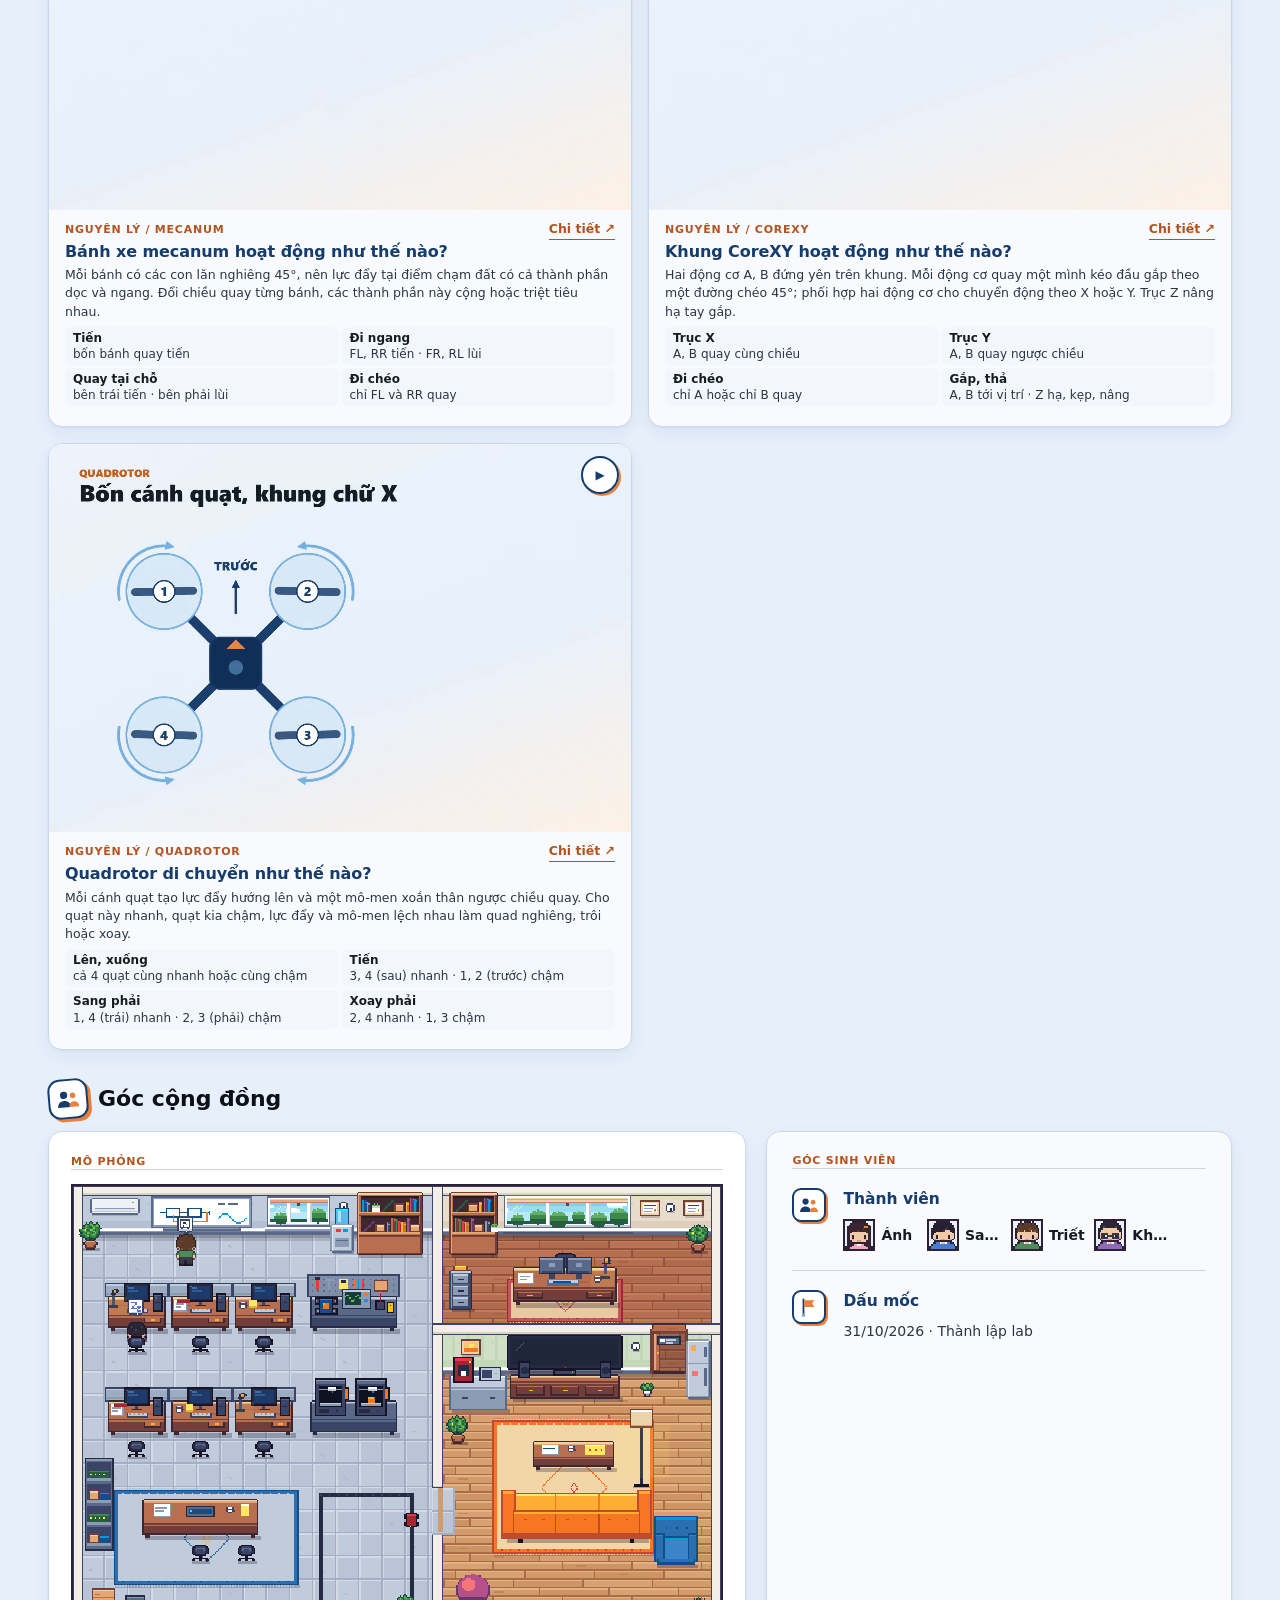
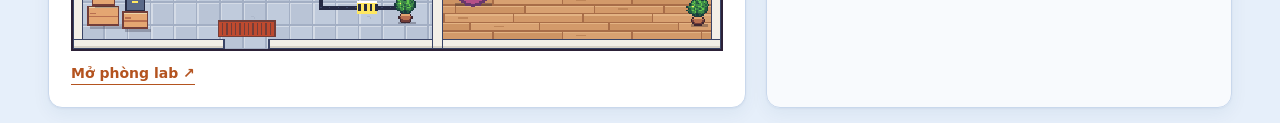
==== commit dadb9a45: "Vẽ lại phòng lab pixel: bảng màu Endesga 32, mặt bằng 3 khu - Phòng lab (~60%), phòng PI nhỏ có cửa " ====
--- a/index.html
+++ b/index.html
@@ -6,7 +6,7 @@
   <meta name="description" content="RCT Lab — Không gian học tập và thực hành cơ điện tử dành cho sinh viên. Seminar, dự án, nghiên cứu và học liệu.">
   <title>RCT Lab · Robotics & AI</title>
   <link rel="icon" type="image/svg+xml" href="assets/rct-network-icon.svg">
-  <link rel="stylesheet" href="style.css"><link rel="stylesheet" href="revisions.css"><link rel="stylesheet" href="theme.css?v=7"><script defer src="app.js?v=3"></script>
+  <link rel="stylesheet" href="style.css"><link rel="stylesheet" href="revisions.css"><link rel="stylesheet" href="theme.css?v=10"><script defer src="app.js?v=3"></script>
 </head>
 <body>
   <header class="site-header"><div class="container header-inner">
@@ -27,7 +27,7 @@
 
     <section class="section container rct-editorial-section" id="teaching"><div class="section-heading"><h2><span class="section-icon" aria-hidden="true"><svg class="ico ico-bulb" viewBox="0 0 32 32"><g class="bulb"><path class="f1" d="M16 3a9 9 0 0 0-5 16.500V23h10v-3.500A9 9 0 0 0 16 3z"/><rect class="f2" x="11.500" y="25" width="9" height="3" rx="1.500"/></g><path class="acc rays" d="M16 0v0M3 9l-1.500-1M29 9l1.500-1M2 17H0M32 17h-2" stroke-width="2" stroke-linecap="round"/></svg></span>Tài liệu</h2></div><div class="rct-story-list"><article class="rct-story material-story"><div class="rct-story-media clip-media"><video muted loop playsinline preload="metadata" poster="assets/mecanum-clip-poster.png" aria-label="Clip minh họa con lăn 45° và bốn kiểu chuyển động của xe mecanum"><source src="assets/mecanum-clip.mp4" type="video/mp4"><source src="assets/mecanum-clip.webm" type="video/webm"></video><button class="clip-toggle" type="button" aria-label="Tạm dừng clip" aria-pressed="false"><span aria-hidden="true">❚❚</span></button></div><div class="rct-story-content"><span class="rct-story-tag">Nguyên lý / Mecanum</span><h3>Bánh xe mecanum hoạt động như thế nào?</h3><p>Mỗi bánh có các con lăn nghiêng 45°, nên lực đẩy tại điểm chạm đất có cả thành phần dọc và ngang. Đổi chiều quay từng bánh, các thành phần này cộng hoặc triệt tiêu nhau.</p><ul class="motion-list"><li><b>Tiến</b><span>bốn bánh quay tiến</span></li><li><b>Đi ngang</b><span>FL, RR tiến · FR, RL lùi</span></li><li><b>Quay tại chỗ</b><span>bên trái tiến · bên phải lùi</span></li><li><b>Đi chéo</b><span>chỉ FL và RR quay</span></li></ul><div class="rct-story-footer"><a class="rct-story-link" href="material-mecanum.html" target="_blank" rel="noopener noreferrer">Chi tiết ↗</a></div></div></article><article class="rct-story material-story"><div class="rct-story-media clip-media"><video muted loop playsinline preload="metadata" poster="assets/corexy-clip-poster.png" aria-label="Clip minh họa cách động cơ A, B, Z của khung CoreXY phối hợp để gắp và thả vật"><source src="assets/corexy-clip.mp4" type="video/mp4"><source src="assets/corexy-clip.webm" type="video/webm"></video><button class="clip-toggle" type="button" aria-label="Tạm dừng clip" aria-pressed="false"><span aria-hidden="true">❚❚</span></button></div><div class="rct-story-content"><span class="rct-story-tag">Nguyên lý / CoreXY</span><h3>Khung CoreXY hoạt động như thế nào?</h3><p>Hai động cơ A, B đứng yên trên khung. Mỗi động cơ quay một mình kéo đầu gắp theo một đường chéo 45°; phối hợp hai động cơ cho chuyển động theo X hoặc Y. Trục Z nâng hạ tay gắp.</p><ul class="motion-list"><li><b>Trục X</b><span>A, B quay cùng chiều</span></li><li><b>Trục Y</b><span>A, B quay ngược chiều</span></li><li><b>Đi chéo</b><span>chỉ A hoặc chỉ B quay</span></li><li><b>Gắp, thả</b><span>A, B tới vị trí · Z hạ, kẹp, nâng</span></li></ul><div class="rct-story-footer"><a class="rct-story-link" href="material-corexy.html" target="_blank" rel="noopener noreferrer">Chi tiết ↗</a></div></div></article><article class="rct-story material-story"><div class="rct-story-media clip-media"><video muted loop playsinline preload="metadata" poster="assets/quadrotor-clip-poster.png" aria-label="Clip minh họa tốc độ bốn cánh quạt quyết định chuyển động của quadrotor"><source src="assets/quadrotor-clip.mp4" type="video/mp4"><source src="assets/quadrotor-clip.webm" type="video/webm"></video><button class="clip-toggle" type="button" aria-label="Tạm dừng clip" aria-pressed="false"><span aria-hidden="true">❚❚</span></button></div><div class="rct-story-content"><span class="rct-story-tag">Nguyên lý / Quadrotor</span><h3>Quadrotor di chuyển như thế nào?</h3><p>Mỗi cánh quạt tạo lực đẩy hướng lên và một mô-men xoắn thân ngược chiều quay. Cho quạt này nhanh, quạt kia chậm, lực đẩy và mô-men lệch nhau làm quad nghiêng, trôi hoặc xoay.</p><ul class="motion-list"><li><b>Lên, xuống</b><span>cả 4 quạt cùng nhanh hoặc cùng chậm</span></li><li><b>Tiến</b><span>3, 4 (sau) nhanh · 1, 2 (trước) chậm</span></li><li><b>Sang phải</b><span>1, 4 (trái) nhanh · 2, 3 (phải) chậm</span></li><li><b>Xoay phải</b><span>2, 4 nhanh · 1, 3 chậm</span></li></ul><div class="rct-story-footer"><a class="rct-story-link" href="material-quadrotor.html" target="_blank" rel="noopener noreferrer">Chi tiết ↗</a></div></div></article></div></section>
 
-    <section class="community-section section" id="community"><div class="container"><div class="section-heading"><h2><span class="section-icon" aria-hidden="true"><svg class="ico ico-people" viewBox="0 0 32 32"><g class="pp"><circle class="f1" cx="11" cy="11" r="4.500"/><path class="f1" d="M3 26c0-5 3.500-8 8-8s8 3 8 8z"/><circle class="acc" cx="22" cy="12" r="3.500"/><path class="acc" d="M17 26c0-4 2.500-6.500 6-6.500s6 2.500 6 6.500z"/></g></svg></span>Góc cộng đồng</h2></div><div class="community-layout"><div class="sim-box"><div class="sim-label">Mô phỏng</div><div class="sim-frame"><iframe src="lab/?embed=1&amp;v=2" title="Phòng lab RCT dạng pixel, nhân vật hoạt động theo lịch trong ngày" loading="lazy"></iframe></div><a class="sim-open lk" href="lab/" target="_blank" rel="noopener noreferrer">Mở phòng lab ↗</a></div><div class="community-board"><div class="board-label">Góc sinh viên</div><div class="community-tile"><span class="tile-symbol" aria-hidden="true"><svg class="ico" viewBox="0 0 32 32"><circle class="f1" cx="11" cy="11" r="4.5"/><path class="f1" d="M3 26c0-5 3.5-8 8-8s8 3 8 8z"/><circle class="acc" cx="22" cy="12" r="3.5"/><path class="acc" d="M17 26c0-4 2.5-6.5 6-6.5s6 2.5 6 6.5z"/></svg></span><div><h3>Thành viên</h3><ul class="member-row"><li><img src="assets/members/anh.svg" alt="" width="32" height="32"><span>Ánh</span></li><li><img src="assets/members/sang.svg" alt="" width="32" height="32"><span>Sang</span></li><li><img src="assets/members/triet.svg" alt="" width="32" height="32"><span>Triết</span></li><li><img src="assets/members/khiet.svg" alt="" width="32" height="32"><span>Khiết</span></li></ul></div></div><div class="community-tile"><span class="tile-symbol" aria-hidden="true"><svg class="ico" viewBox="0 0 32 32"><path d="M8 28V5" stroke="#163c6c" stroke-width="2.6" stroke-linecap="round"/><path class="acc" d="M9 6h15l-3.5 5 3.5 5H9z"/><circle class="f2" cx="8" cy="28" r="2.5"/></svg></span><div><h3>Dấu mốc</h3><p><time datetime="2026-10-31">31/10/2026</time> · Thành lập lab</p></div></div></div></div></div></section>
+    <section class="community-section section" id="community"><div class="container"><div class="section-heading"><h2><span class="section-icon" aria-hidden="true"><svg class="ico ico-people" viewBox="0 0 32 32"><g class="pp"><circle class="f1" cx="11" cy="11" r="4.500"/><path class="f1" d="M3 26c0-5 3.500-8 8-8s8 3 8 8z"/><circle class="acc" cx="22" cy="12" r="3.500"/><path class="acc" d="M17 26c0-4 2.500-6.500 6-6.500s6 2.500 6 6.500z"/></g></svg></span>Góc cộng đồng</h2></div><div class="community-layout"><div class="sim-box"><div class="sim-label">Mô phỏng</div><div class="sim-frame"><iframe src="lab/?embed=1&amp;v=4" title="Phòng lab RCT dạng pixel, nhân vật hoạt động theo lịch trong ngày" loading="lazy"></iframe></div><a class="sim-open lk" href="lab/" target="_blank" rel="noopener noreferrer">Mở phòng lab ↗</a></div><div class="community-board"><div class="board-label">Góc sinh viên</div><div class="community-tile"><span class="tile-symbol" aria-hidden="true"><svg class="ico" viewBox="0 0 32 32"><circle class="f1" cx="11" cy="11" r="4.5"/><path class="f1" d="M3 26c0-5 3.5-8 8-8s8 3 8 8z"/><circle class="acc" cx="22" cy="12" r="3.5"/><path class="acc" d="M17 26c0-4 2.5-6.5 6-6.5s6 2.5 6 6.5z"/></svg></span><div><h3>Thành viên</h3><ul class="member-row"><li><img src="assets/members/anh.svg" alt="" width="32" height="32"><span>Ánh</span></li><li><img src="assets/members/sang.svg" alt="" width="32" height="32"><span>Sang</span></li><li><img src="assets/members/triet.svg" alt="" width="32" height="32"><span>Triết</span></li><li><img src="assets/members/khiet.svg" alt="" width="32" height="32"><span>Khiết</span></li></ul></div></div><div class="community-tile"><span class="tile-symbol" aria-hidden="true"><svg class="ico" viewBox="0 0 32 32"><path d="M8 28V5" stroke="#163c6c" stroke-width="2.6" stroke-linecap="round"/><path class="acc" d="M9 6h15l-3.5 5 3.5 5H9z"/><circle class="f2" cx="8" cy="28" r="2.5"/></svg></span><div><h3>Dấu mốc</h3><p><time datetime="2026-10-31">31/10/2026</time> · Thành lập lab</p></div></div></div></div></div></section>
   </main>
 
   <dialog id="detail-dialog" aria-labelledby="dialog-title"><div class="dialog-head"><span class="eyebrow">RCT LAB / KHÁM PHÁ</span><button id="dialog-close" aria-label="Đóng chi tiết">×</button></div><div id="dialog-content"></div></dialog>
--- a/theme.css
+++ b/theme.css
@@ -105,7 +105,7 @@
 .sim-box{background:#fff;border:1px solid var(--line);border-radius:14px;padding:22px;display:flex;flex-direction:column;min-height:180px}
 .sim-label{font-size:11px;font-weight:700;letter-spacing:.07em;text-transform:uppercase;color:#0d1117}
 .sim-soon{flex:1;display:grid;place-items:center;font-size:22px;font-weight:600;color:var(--navy)}
-.sim-frame{margin:14px 0 12px;aspect-ratio:320/208;background:#3b4a6b;border:2px solid #2c2137}
+.sim-frame{margin:14px 0 12px;aspect-ratio:448/320;box-sizing:content-box;background:#3b4a6b;border:2px solid #2c2137}
 .sim-frame iframe{display:block;width:100%;height:100%;border:0}
 .sim-open{align-self:flex-start}
 .community-layout{grid-template-columns:3fr 2fr}
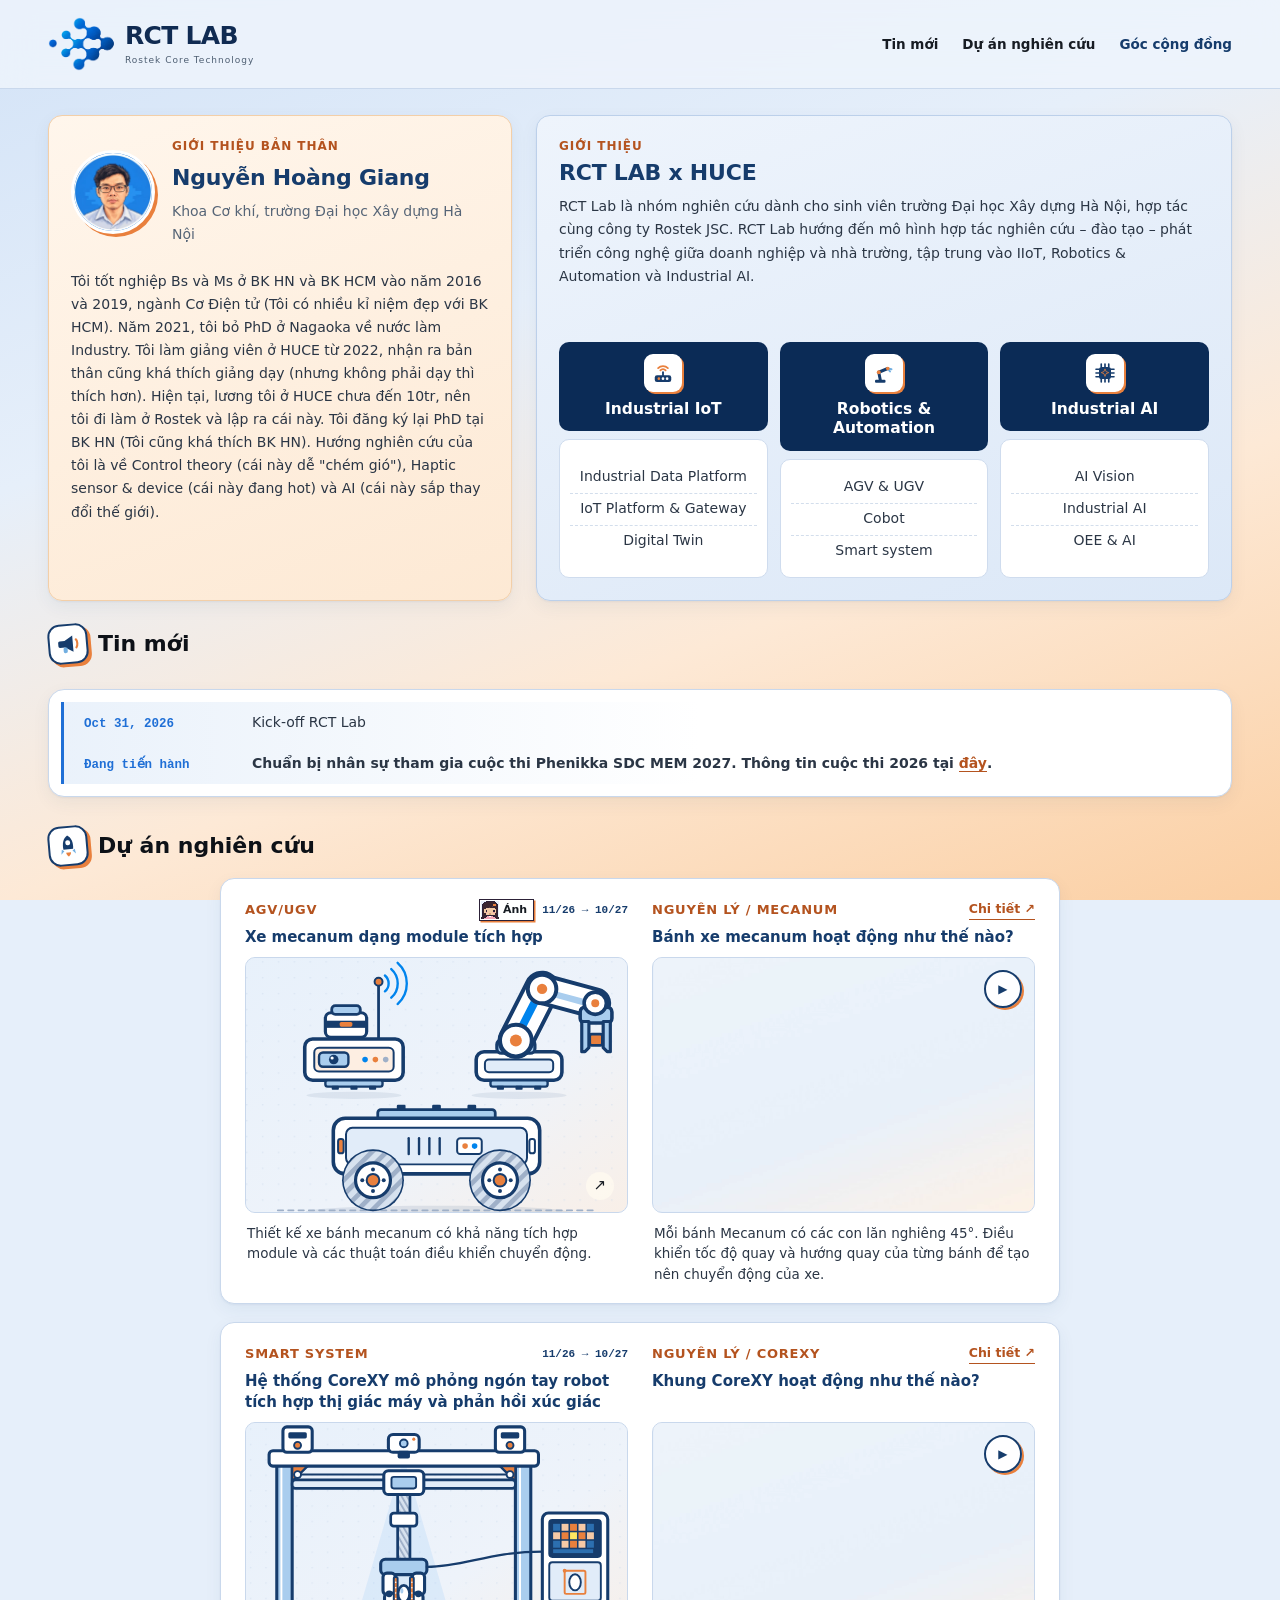
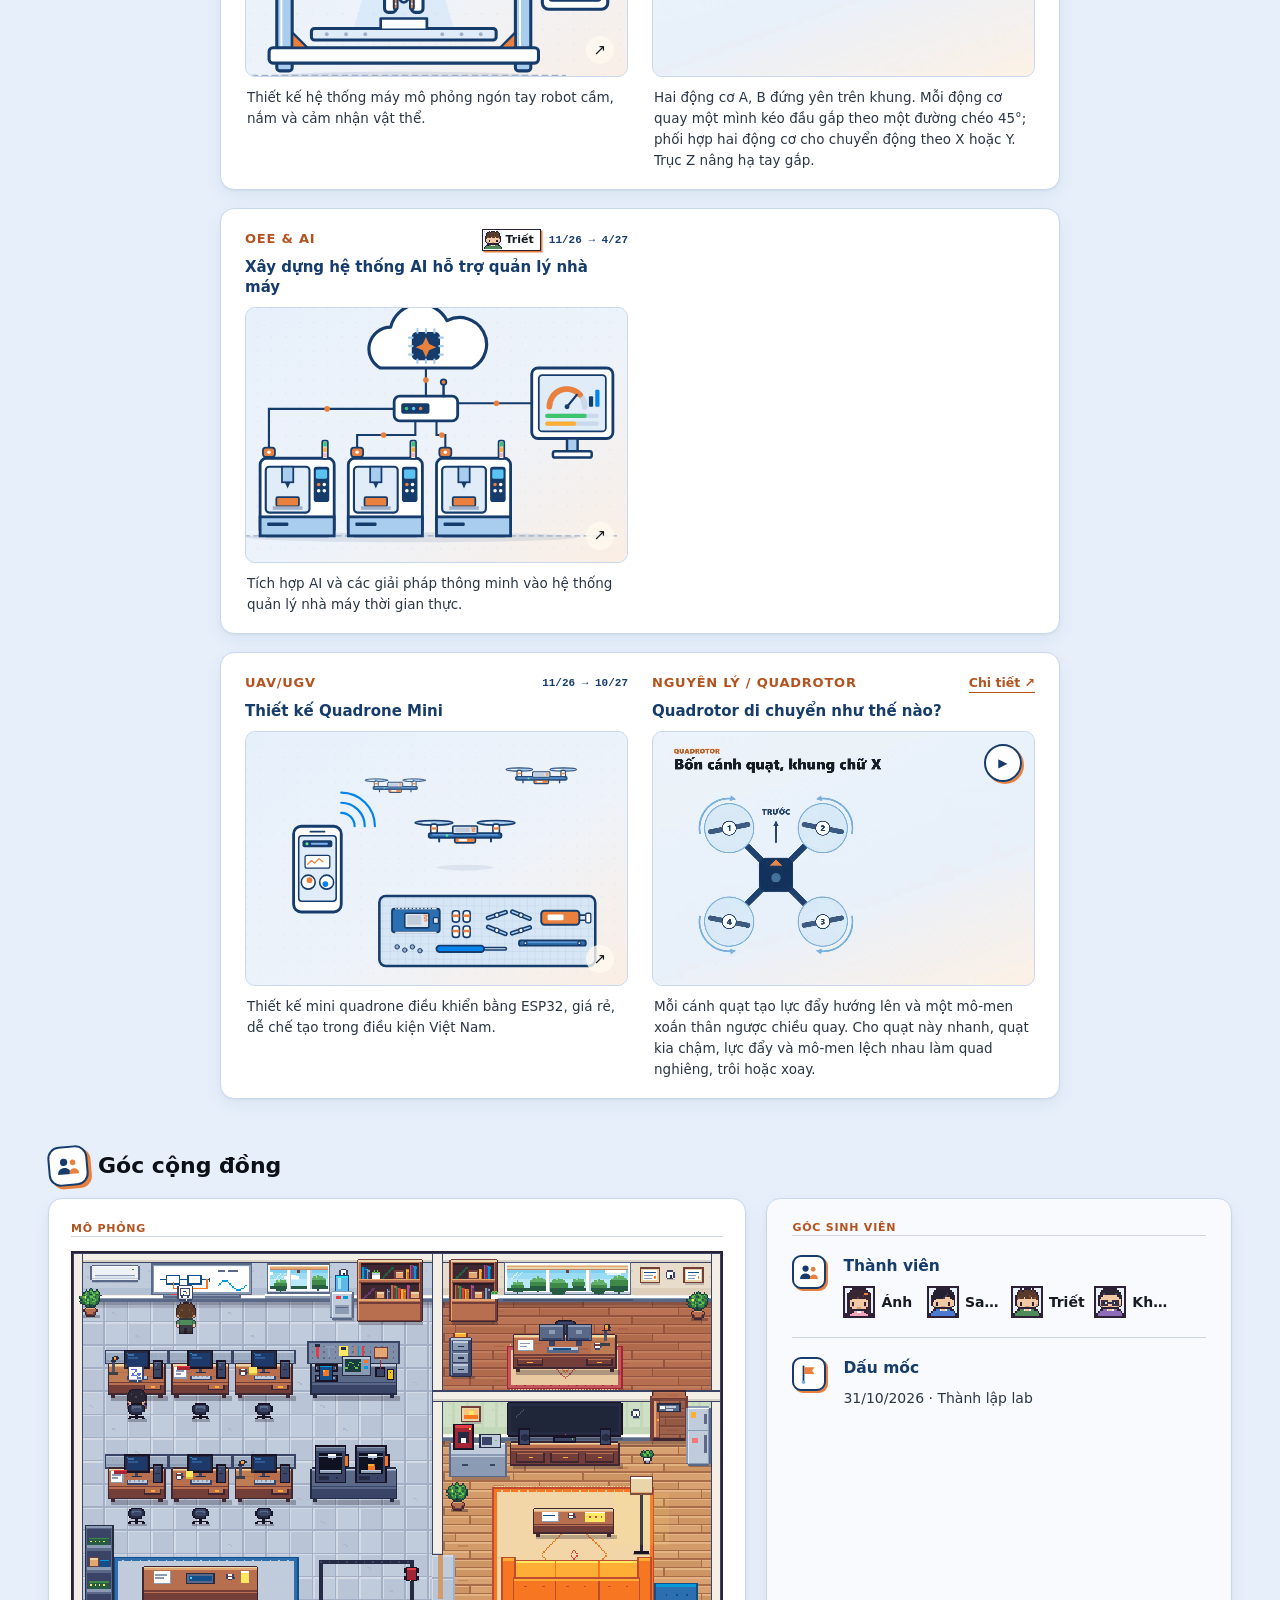
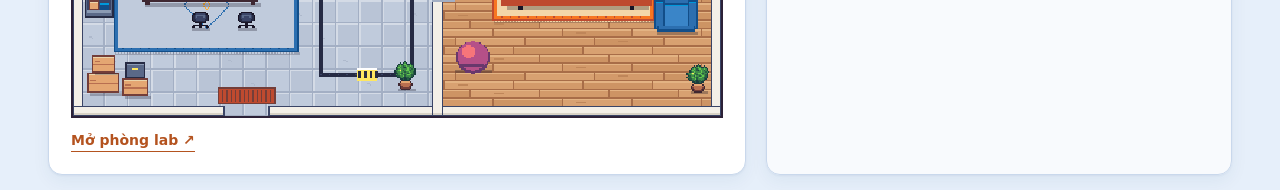
==== commit a43b4dc2: "Gộp Dự án nghiên cứu và Tài liệu thành hàng dự án, ảnh minh họa phẳng mới - Mỗi dự án một hàng: [nhã" ====
--- a/index.html
+++ b/index.html
@@ -6,13 +6,13 @@
   <meta name="description" content="RCT Lab — Không gian học tập và thực hành cơ điện tử dành cho sinh viên. Seminar, dự án, nghiên cứu và học liệu.">
   <title>RCT Lab · Robotics & AI</title>
   <link rel="icon" type="image/svg+xml" href="assets/rct-network-icon.svg">
-  <link rel="stylesheet" href="style.css"><link rel="stylesheet" href="revisions.css"><link rel="stylesheet" href="theme.css?v=10"><script defer src="app.js?v=3"></script>
+  <link rel="stylesheet" href="style.css"><link rel="stylesheet" href="revisions.css"><link rel="stylesheet" href="theme.css?v=22"><script defer src="app.js?v=7"></script>
 </head>
 <body>
   <header class="site-header"><div class="container header-inner">
     <a href="#home" class="brand" aria-label="RCT Lab — Trang đầu"><span class="brand-network" aria-hidden="true"><img src="assets/rct-brand-source.png" alt="" width="1042" height="262"></span><span class="brand-wordmark">RCT LAB<small>Rostek Core Technology</small></span></a>
     <button class="menu-toggle" aria-expanded="false" aria-controls="main-nav" aria-label="Mở menu"><span></span><span></span></button>
-    <nav id="main-nav" aria-label="Điều hướng chính"><a href="#news">Tin mới</a><a href="#open-work">Dự án nghiên cứu</a><a href="#teaching">Tài liệu</a><a href="#community">Góc cộng đồng</a></nav>
+    <nav id="main-nav" aria-label="Điều hướng chính"><a href="#news">Tin mới</a><a href="#open-work">Dự án nghiên cứu</a><a href="#community">Góc cộng đồng</a></nav>
     
   </div></header>
   <main>
@@ -22,10 +22,8 @@
 
     <section class="section container" id="open-work"><div class="section-heading"><div><h2><span class="section-icon" aria-hidden="true"><svg class="ico ico-rocket" viewBox="0 0 32 32"><g class="rk"><path class="f2" d="M11 22l-4 4 1-6zM21 22l4 4-1-6z"/><path class="f1" d="M16 3c5 3 7 9 6 17h-12c-1-8 1-14 6-17z"/><circle class="f3" cx="16" cy="12" r="3"/></g><path class="acc flame" d="M13 24c0 3 3 5 3 5s3-2 3-5z"/></svg></span>Dự án nghiên cứu</h2></div></div>
       
-      <div class="project-grid"><article class="project-card"><button class="project-picture pale" data-detail="project-rover" aria-label="Xe mecanum dạng module tích hợp"><img src="assets/mecanum-project.png" alt="Minh họa AGV/UGV" width="600" height="420"><span class="picture-arrow">↗</span></button><div class="project-body"><span class="tag">AGV/UGV</span><h3><button data-detail="project-rover">Xe mecanum dạng module tích hợp</button></h3><p>Thiết kế xe bánh mecanum dạng module tích hợp, có khả năng chuyển động chính xác và thực hiện nhiều tác vụ tùy chỉnh.</p><div class="project-footer"><span class="project-lead" title="Trưởng nhóm: Ánh"><img src="assets/members/anh.svg" alt="" width="28" height="28">Ánh</span><span class="project-timeline">11/26 → 10/27</span></div></div></article><article class="project-card"><button class="project-picture pale" data-detail="project-machine" aria-label="Hệ thống CoreXY mô phỏng ngón tay robot tích hợp thị giác máy và phản hồi xúc giác"><img src="assets/corexy-project.png" alt="Minh họa Smart System" width="600" height="420"><span class="picture-arrow">↗</span></button><div class="project-body"><span class="tag">Smart System</span><h3><button data-detail="project-machine">Hệ thống CoreXY mô phỏng ngón tay robot tích hợp thị giác máy và phản hồi xúc giác</button></h3><p>Thiết kế hệ thống máy mô phỏng ngón tay robot cầm, nắm và cảm nhận vật thể.</p><div class="project-footer"><span class="project-timeline">11/26 → 10/27</span></div></div></article><article class="project-card"><button class="project-picture pale" data-detail="project-ai" aria-label="Xây dựng hệ thống AI hỗ trợ quản lý nhà máy"><img src="assets/factory-project.png" alt="Minh họa OEE &amp; AI" width="600" height="420"><span class="picture-arrow">↗</span></button><div class="project-body"><span class="tag">OEE &amp; AI</span><h3><button data-detail="project-ai">Xây dựng hệ thống AI hỗ trợ quản lý nhà máy</button></h3><p>Tích hợp AI và các giải pháp thông minh vào hệ thống quản lý nhà máy thời gian thực.</p><div class="project-footer"><span class="project-lead" title="Trưởng nhóm: Triết"><img src="assets/members/triet.svg" alt="" width="28" height="28">Triết</span><span class="project-timeline">11/26 → 4/27</span></div></div></article><article class="project-card"><button class="project-picture pale" data-detail="project-arm" aria-label="Cánh tay robot 4 bậc tự do điều khiển bằng giọng nói"><img src="assets/arm-project.svg" alt="Minh họa Cobot" width="600" height="400"><span class="picture-arrow">↗</span></button><div class="project-body"><span class="tag">Cobot</span><h3><button data-detail="project-arm">Cánh tay robot 4 bậc tự do điều khiển bằng giọng nói</button></h3><p>Thiết kế cánh tay robot mini điều khiển bằng giọng nói và tương tác thời gian thực.</p><div class="project-footer"><span class="project-timeline">11/26 → 10/27</span></div></div></article></div>
+      <article class="project-row"><div class="project-main"><div class="row-head"><span class="row-tag">AGV/UGV</span><div class="project-meta"><span class="project-lead" title="Trưởng nhóm: Ánh"><img src="assets/members/anh.svg" alt="" width="28" height="28">Ánh</span><span class="project-timeline">11/26 → 10/27</span></div></div><h3 class="row-title"><button data-detail="project-rover">Xe mecanum dạng module tích hợp</button></h3><button class="project-picture pale" data-detail="project-rover" aria-label="Xe mecanum dạng module tích hợp"><img src="assets/mecanum-project-v2.svg" alt="Minh họa AGV/UGV" width="960" height="640"><span class="picture-arrow">↗</span></button><p class="row-desc">Thiết kế xe bánh mecanum có khả năng tích hợp module và các thuật toán điều khiển chuyển động.</p></div><div class="project-docs"><div class="row-head"><span class="row-tag">Nguyên lý / Mecanum</span><a class="rct-story-link" href="material-mecanum.html" target="_blank" rel="noopener noreferrer">Chi tiết ↗</a></div><h3 class="row-title">Bánh xe mecanum hoạt động như thế nào?</h3><div class="rct-story-media clip-media"><video muted loop playsinline preload="metadata" poster="assets/mecanum-clip-poster.png" aria-label="Clip minh họa con lăn 45° và bốn kiểu chuyển động của xe mecanum"><source src="assets/mecanum-clip.mp4" type="video/mp4"><source src="assets/mecanum-clip.webm" type="video/webm"></video><button class="clip-toggle" type="button" aria-label="Tạm dừng clip" aria-pressed="false"><span aria-hidden="true">❚❚</span></button></div><p class="row-desc">Mỗi bánh Mecanum có các con lăn nghiêng 45°. Điều khiển tốc độ quay và hướng quay của từng bánh để tạo nên chuyển động của xe.</p></div></article><article class="project-row"><div class="project-main"><div class="row-head"><span class="row-tag">Smart System</span><div class="project-meta"><span class="project-timeline">11/26 → 10/27</span></div></div><h3 class="row-title"><button data-detail="project-machine">Hệ thống CoreXY mô phỏng ngón tay robot tích hợp thị giác máy và phản hồi xúc giác</button></h3><button class="project-picture pale" data-detail="project-machine" aria-label="Hệ thống CoreXY mô phỏng ngón tay robot tích hợp thị giác máy và phản hồi xúc giác"><img src="assets/corexy-project-v2.svg" alt="Minh họa Smart System" width="990" height="660" loading="lazy"><span class="picture-arrow">↗</span></button><p class="row-desc">Thiết kế hệ thống máy mô phỏng ngón tay robot cầm, nắm và cảm nhận vật thể.</p></div><div class="project-docs"><div class="row-head"><span class="row-tag">Nguyên lý / CoreXY</span><a class="rct-story-link" href="material-corexy.html" target="_blank" rel="noopener noreferrer">Chi tiết ↗</a></div><h3 class="row-title">Khung CoreXY hoạt động như thế nào?</h3><div class="rct-story-media clip-media"><video muted loop playsinline preload="metadata" poster="assets/corexy-clip-poster.png" aria-label="Clip minh họa cách động cơ A, B, Z của khung CoreXY phối hợp để gắp và thả vật"><source src="assets/corexy-clip.mp4" type="video/mp4"><source src="assets/corexy-clip.webm" type="video/webm"></video><button class="clip-toggle" type="button" aria-label="Tạm dừng clip" aria-pressed="false"><span aria-hidden="true">❚❚</span></button></div><p class="row-desc">Hai động cơ A, B đứng yên trên khung. Mỗi động cơ quay một mình kéo đầu gắp theo một đường chéo 45°; phối hợp hai động cơ cho chuyển động theo X hoặc Y. Trục Z nâng hạ tay gắp.</p></div></article><article class="project-row"><div class="project-main"><div class="row-head"><span class="row-tag">OEE &amp; AI</span><div class="project-meta"><span class="project-lead" title="Trưởng nhóm: Triết"><img src="assets/members/triet.svg" alt="" width="28" height="28">Triết</span><span class="project-timeline">11/26 → 4/27</span></div></div><h3 class="row-title"><button data-detail="project-ai">Xây dựng hệ thống AI hỗ trợ quản lý nhà máy</button></h3><button class="project-picture pale" data-detail="project-ai" aria-label="Xây dựng hệ thống AI hỗ trợ quản lý nhà máy"><img src="assets/factory-project-v2.svg" alt="Minh họa OEE &amp; AI" width="1080" height="720" loading="lazy"><span class="picture-arrow">↗</span></button><p class="row-desc">Tích hợp AI và các giải pháp thông minh vào hệ thống quản lý nhà máy thời gian thực.</p></div><div class="project-docs project-docs--empty"></div></article><article class="project-row"><div class="project-main"><div class="row-head"><span class="row-tag">UAV/UGV</span><div class="project-meta"><span class="project-timeline">11/26 → 10/27</span></div></div><h3 class="row-title"><button data-detail="project-quad">Thiết kế Quadrone Mini</button></h3><button class="project-picture pale" data-detail="project-quad" aria-label="Thiết kế Quadrone Mini"><img src="assets/quadrone-project-v2.svg" alt="Minh họa UAV/UGV" width="900" height="600" loading="lazy"><span class="picture-arrow">↗</span></button><p class="row-desc">Thiết kế mini quadrone điều khiển bằng ESP32, giá rẻ, dễ chế tạo trong điều kiện Việt Nam.</p></div><div class="project-docs"><div class="row-head"><span class="row-tag">Nguyên lý / Quadrotor</span><a class="rct-story-link" href="material-quadrotor.html" target="_blank" rel="noopener noreferrer">Chi tiết ↗</a></div><h3 class="row-title">Quadrotor di chuyển như thế nào?</h3><div class="rct-story-media clip-media"><video muted loop playsinline preload="metadata" poster="assets/quadrotor-clip-poster.png" aria-label="Clip minh họa tốc độ bốn cánh quạt quyết định chuyển động của quadrotor"><source src="assets/quadrotor-clip.mp4" type="video/mp4"><source src="assets/quadrotor-clip.webm" type="video/webm"></video><button class="clip-toggle" type="button" aria-label="Tạm dừng clip" aria-pressed="false"><span aria-hidden="true">❚❚</span></button></div><p class="row-desc">Mỗi cánh quạt tạo lực đẩy hướng lên và một mô-men xoắn thân ngược chiều quay. Cho quạt này nhanh, quạt kia chậm, lực đẩy và mô-men lệch nhau làm quad nghiêng, trôi hoặc xoay.</p></div></article>
 </section>
-
-    <section class="section container rct-editorial-section" id="teaching"><div class="section-heading"><h2><span class="section-icon" aria-hidden="true"><svg class="ico ico-bulb" viewBox="0 0 32 32"><g class="bulb"><path class="f1" d="M16 3a9 9 0 0 0-5 16.500V23h10v-3.500A9 9 0 0 0 16 3z"/><rect class="f2" x="11.500" y="25" width="9" height="3" rx="1.500"/></g><path class="acc rays" d="M16 0v0M3 9l-1.500-1M29 9l1.500-1M2 17H0M32 17h-2" stroke-width="2" stroke-linecap="round"/></svg></span>Tài liệu</h2></div><div class="rct-story-list"><article class="rct-story material-story"><div class="rct-story-media clip-media"><video muted loop playsinline preload="metadata" poster="assets/mecanum-clip-poster.png" aria-label="Clip minh họa con lăn 45° và bốn kiểu chuyển động của xe mecanum"><source src="assets/mecanum-clip.mp4" type="video/mp4"><source src="assets/mecanum-clip.webm" type="video/webm"></video><button class="clip-toggle" type="button" aria-label="Tạm dừng clip" aria-pressed="false"><span aria-hidden="true">❚❚</span></button></div><div class="rct-story-content"><span class="rct-story-tag">Nguyên lý / Mecanum</span><h3>Bánh xe mecanum hoạt động như thế nào?</h3><p>Mỗi bánh có các con lăn nghiêng 45°, nên lực đẩy tại điểm chạm đất có cả thành phần dọc và ngang. Đổi chiều quay từng bánh, các thành phần này cộng hoặc triệt tiêu nhau.</p><ul class="motion-list"><li><b>Tiến</b><span>bốn bánh quay tiến</span></li><li><b>Đi ngang</b><span>FL, RR tiến · FR, RL lùi</span></li><li><b>Quay tại chỗ</b><span>bên trái tiến · bên phải lùi</span></li><li><b>Đi chéo</b><span>chỉ FL và RR quay</span></li></ul><div class="rct-story-footer"><a class="rct-story-link" href="material-mecanum.html" target="_blank" rel="noopener noreferrer">Chi tiết ↗</a></div></div></article><article class="rct-story material-story"><div class="rct-story-media clip-media"><video muted loop playsinline preload="metadata" poster="assets/corexy-clip-poster.png" aria-label="Clip minh họa cách động cơ A, B, Z của khung CoreXY phối hợp để gắp và thả vật"><source src="assets/corexy-clip.mp4" type="video/mp4"><source src="assets/corexy-clip.webm" type="video/webm"></video><button class="clip-toggle" type="button" aria-label="Tạm dừng clip" aria-pressed="false"><span aria-hidden="true">❚❚</span></button></div><div class="rct-story-content"><span class="rct-story-tag">Nguyên lý / CoreXY</span><h3>Khung CoreXY hoạt động như thế nào?</h3><p>Hai động cơ A, B đứng yên trên khung. Mỗi động cơ quay một mình kéo đầu gắp theo một đường chéo 45°; phối hợp hai động cơ cho chuyển động theo X hoặc Y. Trục Z nâng hạ tay gắp.</p><ul class="motion-list"><li><b>Trục X</b><span>A, B quay cùng chiều</span></li><li><b>Trục Y</b><span>A, B quay ngược chiều</span></li><li><b>Đi chéo</b><span>chỉ A hoặc chỉ B quay</span></li><li><b>Gắp, thả</b><span>A, B tới vị trí · Z hạ, kẹp, nâng</span></li></ul><div class="rct-story-footer"><a class="rct-story-link" href="material-corexy.html" target="_blank" rel="noopener noreferrer">Chi tiết ↗</a></div></div></article><article class="rct-story material-story"><div class="rct-story-media clip-media"><video muted loop playsinline preload="metadata" poster="assets/quadrotor-clip-poster.png" aria-label="Clip minh họa tốc độ bốn cánh quạt quyết định chuyển động của quadrotor"><source src="assets/quadrotor-clip.mp4" type="video/mp4"><source src="assets/quadrotor-clip.webm" type="video/webm"></video><button class="clip-toggle" type="button" aria-label="Tạm dừng clip" aria-pressed="false"><span aria-hidden="true">❚❚</span></button></div><div class="rct-story-content"><span class="rct-story-tag">Nguyên lý / Quadrotor</span><h3>Quadrotor di chuyển như thế nào?</h3><p>Mỗi cánh quạt tạo lực đẩy hướng lên và một mô-men xoắn thân ngược chiều quay. Cho quạt này nhanh, quạt kia chậm, lực đẩy và mô-men lệch nhau làm quad nghiêng, trôi hoặc xoay.</p><ul class="motion-list"><li><b>Lên, xuống</b><span>cả 4 quạt cùng nhanh hoặc cùng chậm</span></li><li><b>Tiến</b><span>3, 4 (sau) nhanh · 1, 2 (trước) chậm</span></li><li><b>Sang phải</b><span>1, 4 (trái) nhanh · 2, 3 (phải) chậm</span></li><li><b>Xoay phải</b><span>2, 4 nhanh · 1, 3 chậm</span></li></ul><div class="rct-story-footer"><a class="rct-story-link" href="material-quadrotor.html" target="_blank" rel="noopener noreferrer">Chi tiết ↗</a></div></div></article></div></section>
 
     <section class="community-section section" id="community"><div class="container"><div class="section-heading"><h2><span class="section-icon" aria-hidden="true"><svg class="ico ico-people" viewBox="0 0 32 32"><g class="pp"><circle class="f1" cx="11" cy="11" r="4.500"/><path class="f1" d="M3 26c0-5 3.500-8 8-8s8 3 8 8z"/><circle class="acc" cx="22" cy="12" r="3.500"/><path class="acc" d="M17 26c0-4 2.500-6.500 6-6.500s6 2.500 6 6.500z"/></g></svg></span>Góc cộng đồng</h2></div><div class="community-layout"><div class="sim-box"><div class="sim-label">Mô phỏng</div><div class="sim-frame"><iframe src="lab/?embed=1&amp;v=4" title="Phòng lab RCT dạng pixel, nhân vật hoạt động theo lịch trong ngày" loading="lazy"></iframe></div><a class="sim-open lk" href="lab/" target="_blank" rel="noopener noreferrer">Mở phòng lab ↗</a></div><div class="community-board"><div class="board-label">Góc sinh viên</div><div class="community-tile"><span class="tile-symbol" aria-hidden="true"><svg class="ico" viewBox="0 0 32 32"><circle class="f1" cx="11" cy="11" r="4.5"/><path class="f1" d="M3 26c0-5 3.5-8 8-8s8 3 8 8z"/><circle class="acc" cx="22" cy="12" r="3.5"/><path class="acc" d="M17 26c0-4 2.5-6.5 6-6.5s6 2.5 6 6.5z"/></svg></span><div><h3>Thành viên</h3><ul class="member-row"><li><img src="assets/members/anh.svg" alt="" width="32" height="32"><span>Ánh</span></li><li><img src="assets/members/sang.svg" alt="" width="32" height="32"><span>Sang</span></li><li><img src="assets/members/triet.svg" alt="" width="32" height="32"><span>Triết</span></li><li><img src="assets/members/khiet.svg" alt="" width="32" height="32"><span>Khiết</span></li></ul></div></div><div class="community-tile"><span class="tile-symbol" aria-hidden="true"><svg class="ico" viewBox="0 0 32 32"><path d="M8 28V5" stroke="#163c6c" stroke-width="2.6" stroke-linecap="round"/><path class="acc" d="M9 6h15l-3.5 5 3.5 5H9z"/><circle class="f2" cx="8" cy="28" r="2.5"/></svg></span><div><h3>Dấu mốc</h3><p><time datetime="2026-10-31">31/10/2026</time> · Thành lập lab</p></div></div></div></div></div></section>
   </main>
--- a/theme.css
+++ b/theme.css
@@ -163,7 +163,7 @@
 
 /* ===== Material: clip 50%, chữ 50% ===== */
 .material-story{align-items:stretch}
-@media (min-width:701px){#teaching .material-story{grid-template-columns:1fr 1fr}}
+@media (min-width:701px){:is(#teaching,.project-docs) .material-story{grid-template-columns:1fr 1fr}}
 .clip-media{position:relative;padding:0;min-height:0;background:#e8f0fa;align-self:stretch}
 .clip-media video{display:block;width:100%;height:100%;aspect-ratio:3/2;object-fit:contain}
 .clip-toggle{position:absolute;right:12px;bottom:12px;width:38px;height:38px;border-radius:50%;background:rgba(255,255,255,.92);border:2px solid var(--navy);color:var(--navy);font-size:12px;display:grid;place-items:center;box-shadow:2px 2px 0 var(--orange)}
@@ -202,20 +202,20 @@
 
 /* Tài liệu: 2 thẻ mỗi hàng; hình động trên, mô tả gọn dưới (cao khoảng 2/3 hình) */
 #teaching .rct-story-list{grid-template-columns:repeat(2,minmax(0,1fr));gap:16px}
-#teaching .material-story{display:flex;flex-direction:column}
-#teaching .material-story .rct-story-media{min-height:0;padding:0;aspect-ratio:3/2;flex:none}
-#teaching .material-story .rct-story-content{padding:12px 16px 14px;flex:1}
-#teaching .material-story .rct-story-content h3{font-size:16px;line-height:1.3;margin:4px 0 4px}
-#teaching .material-story .rct-story-content p{font-size:12.5px;line-height:1.45;margin:0 0 6px}
-#teaching .material-story .motion-list{gap:3px;margin:0 0 6px}
-#teaching .material-story .motion-list li{grid-template-columns:84px 1fr;gap:8px;font-size:12px;line-height:1.35;padding:3px 8px;border-radius:6px}
-#teaching .material-story .rct-story-footer{padding-top:4px}
-#teaching .material-story .rct-story-link{font-size:12.5px}
+:is(#teaching,.project-docs) .material-story{display:flex;flex-direction:column}
+:is(#teaching,.project-docs) .material-story .rct-story-media{min-height:0;padding:0;aspect-ratio:3/2;flex:none}
+:is(#teaching,.project-docs) .material-story .rct-story-content{padding:12px 16px 14px;flex:1}
+:is(#teaching,.project-docs) .material-story .rct-story-content h3{font-size:16px;line-height:1.3;margin:4px 0 4px}
+:is(#teaching,.project-docs) .material-story .rct-story-content p{font-size:12.5px;line-height:1.45;margin:0 0 6px}
+:is(#teaching,.project-docs) .material-story .motion-list{gap:3px;margin:0 0 6px}
+:is(#teaching,.project-docs) .material-story .motion-list li{grid-template-columns:84px 1fr;gap:8px;font-size:12px;line-height:1.35;padding:3px 8px;border-radius:6px}
+:is(#teaching,.project-docs) .material-story .rct-story-footer{padding-top:4px}
+:is(#teaching,.project-docs) .material-story .rct-story-link{font-size:12.5px}
 @media (max-width:700px){#teaching .rct-story-list{grid-template-columns:1fr}}
 
 /* Tài liệu: bảng chuyển động 2x2 */
-#teaching .material-story .motion-list{grid-template-columns:repeat(2,minmax(0,1fr))}
-#teaching .material-story .motion-list li{grid-template-columns:1fr;gap:0}
+:is(#teaching,.project-docs) .material-story .motion-list{grid-template-columns:repeat(2,minmax(0,1fr))}
+:is(#teaching,.project-docs) .material-story .motion-list li{grid-template-columns:1fr;gap:0}
 /* Dự án: trưởng nhóm ở góc dưới trái ảnh */
 .project-picture{position:relative}
 .project-lead{position:absolute;left:10px;bottom:10px;display:flex;align-items:center;gap:6px;padding:3px 9px 3px 3px;background:#fff;border:2px solid #2c2137;box-shadow:2px 2px 0 var(--orange);font:600 13px/1 "Segoe UI",Inter,system-ui,sans-serif;color:var(--ink)}
@@ -230,8 +230,8 @@
 .project-lead{position:static;padding:2px 8px 2px 2px;font-size:12.5px;box-shadow:2px 2px 0 var(--orange)}
 .project-lead img{width:24px;height:24px}
 /* Tài liệu: "Chi tiết" cùng hàng với nhãn nguyên lý */
-#teaching .material-story .rct-story-content{position:relative}
-#teaching .material-story .rct-story-footer{position:absolute;top:10px;right:16px;margin:0;padding:0}
+:is(#teaching,.project-docs) .material-story .rct-story-content{position:relative}
+:is(#teaching,.project-docs) .material-story .rct-story-footer{position:absolute;top:10px;right:16px;margin:0;padding:0}
 .project-timeline{margin-left:auto}
 
 /* Dự án: 4 thẻ một hàng; ảnh 3:2 lấp kín khung */
@@ -243,3 +243,39 @@
 @media (max-width:1050px){.project-grid{grid-template-columns:repeat(2,minmax(0,1fr))}}
 @media (max-width:600px){.project-grid{grid-template-columns:1fr}}
 .project-footer{min-height:34px}
+
+/* Dự án: mỗi dự án một hàng = [ảnh + giới thiệu] | [tài liệu: clip + giải thích], hai cột bằng nhau */
+.project-row{display:grid;grid-template-columns:repeat(2,minmax(0,383px));justify-content:center;gap:24px;align-items:stretch;padding:18px;margin:0 auto 18px;max-width:840px;background:#fff;border:1px solid var(--line);border-radius:14px;box-shadow:var(--shadow)}
+.project-main,.project-docs{display:flex;flex-direction:column;min-width:0}
+.docs-label{display:block;margin-bottom:6px;font:700 11px/1.4 "Segoe UI",Inter,system-ui,sans-serif;text-transform:uppercase;letter-spacing:.07em;color:var(--tag)}
+.project-row .project-picture{aspect-ratio:3/2!important;border-radius:10px;overflow:hidden;border:1px solid var(--line)}
+.project-row .project-body{padding:12px 4px 0;display:flex;flex-direction:column;flex:1}
+.project-row .project-body h3{font-size:18px;margin:6px 0 6px}
+.project-row .project-body p{font-size:13.5px;line-height:1.55}
+.project-row .project-footer{margin-top:auto;padding-top:12px;border-top:1px solid var(--line)}
+.project-docs .material-story{box-shadow:none;flex:1}
+@media (max-width:820px){.project-row{grid-template-columns:minmax(0,1fr)}}
+.project-head{display:flex;align-items:center;justify-content:space-between;gap:10px}
+.project-meta{display:flex;align-items:center;gap:10px}
+.project-meta .project-timeline{margin-left:0}
+/* hàng dự án: nhãn + tên ở trên, rồi hình, rồi giới thiệu; hai cột cùng cấu trúc */
+.project-row{align-items:start}
+.row-head{display:flex;align-items:center;justify-content:space-between;gap:10px;min-height:26px}
+.row-tag{font:700 13px/1.3 "Segoe UI",Inter,system-ui,sans-serif;text-transform:uppercase;letter-spacing:.06em;color:var(--tag)}
+.row-title{font-size:15px;line-height:1.35;font-weight:600;color:var(--navy);margin:4px 0 10px}
+.row-title button{font:inherit;color:inherit;text-align:left;padding:0;background:none;border:0;cursor:pointer}
+.project-row .clip-media{position:relative;aspect-ratio:3/2;border-radius:10px;overflow:hidden;border:1px solid var(--line);background:#e8f0fa}
+.project-row .clip-media video{width:100%;height:100%;object-fit:contain;display:block}
+.row-desc{font-size:13.5px;line-height:1.55;color:var(--body);margin:10px 2px 0}
+.project-docs .rct-story-link{font-size:12.5px}
+.project-meta{gap:8px}
+.project-meta .project-lead{font-size:11px;padding:1px 6px 1px 1px;gap:4px;border-width:1.5px;box-shadow:1.5px 1.5px 0 var(--orange)}
+.project-meta .project-lead img{width:18px;height:18px}
+.project-meta .project-timeline{font-size:11px}
+.project-docs--empty{min-height:1px}
+@media (max-width:820px){.project-docs--empty{display:none}}
+/* hai cột dùng chung hàng (nhãn | tên | hình | giới thiệu) để hình luôn thẳng hàng */
+.project-row{grid-template-rows:auto auto auto 1fr;row-gap:0}
+.project-main,.project-docs{display:grid;grid-row:span 4;grid-template-rows:subgrid;align-content:start}
+.project-row .row-title{align-self:start}
+@media (max-width:820px){.project-main,.project-docs{display:flex;flex-direction:column}.project-row{grid-template-rows:none;row-gap:24px}}
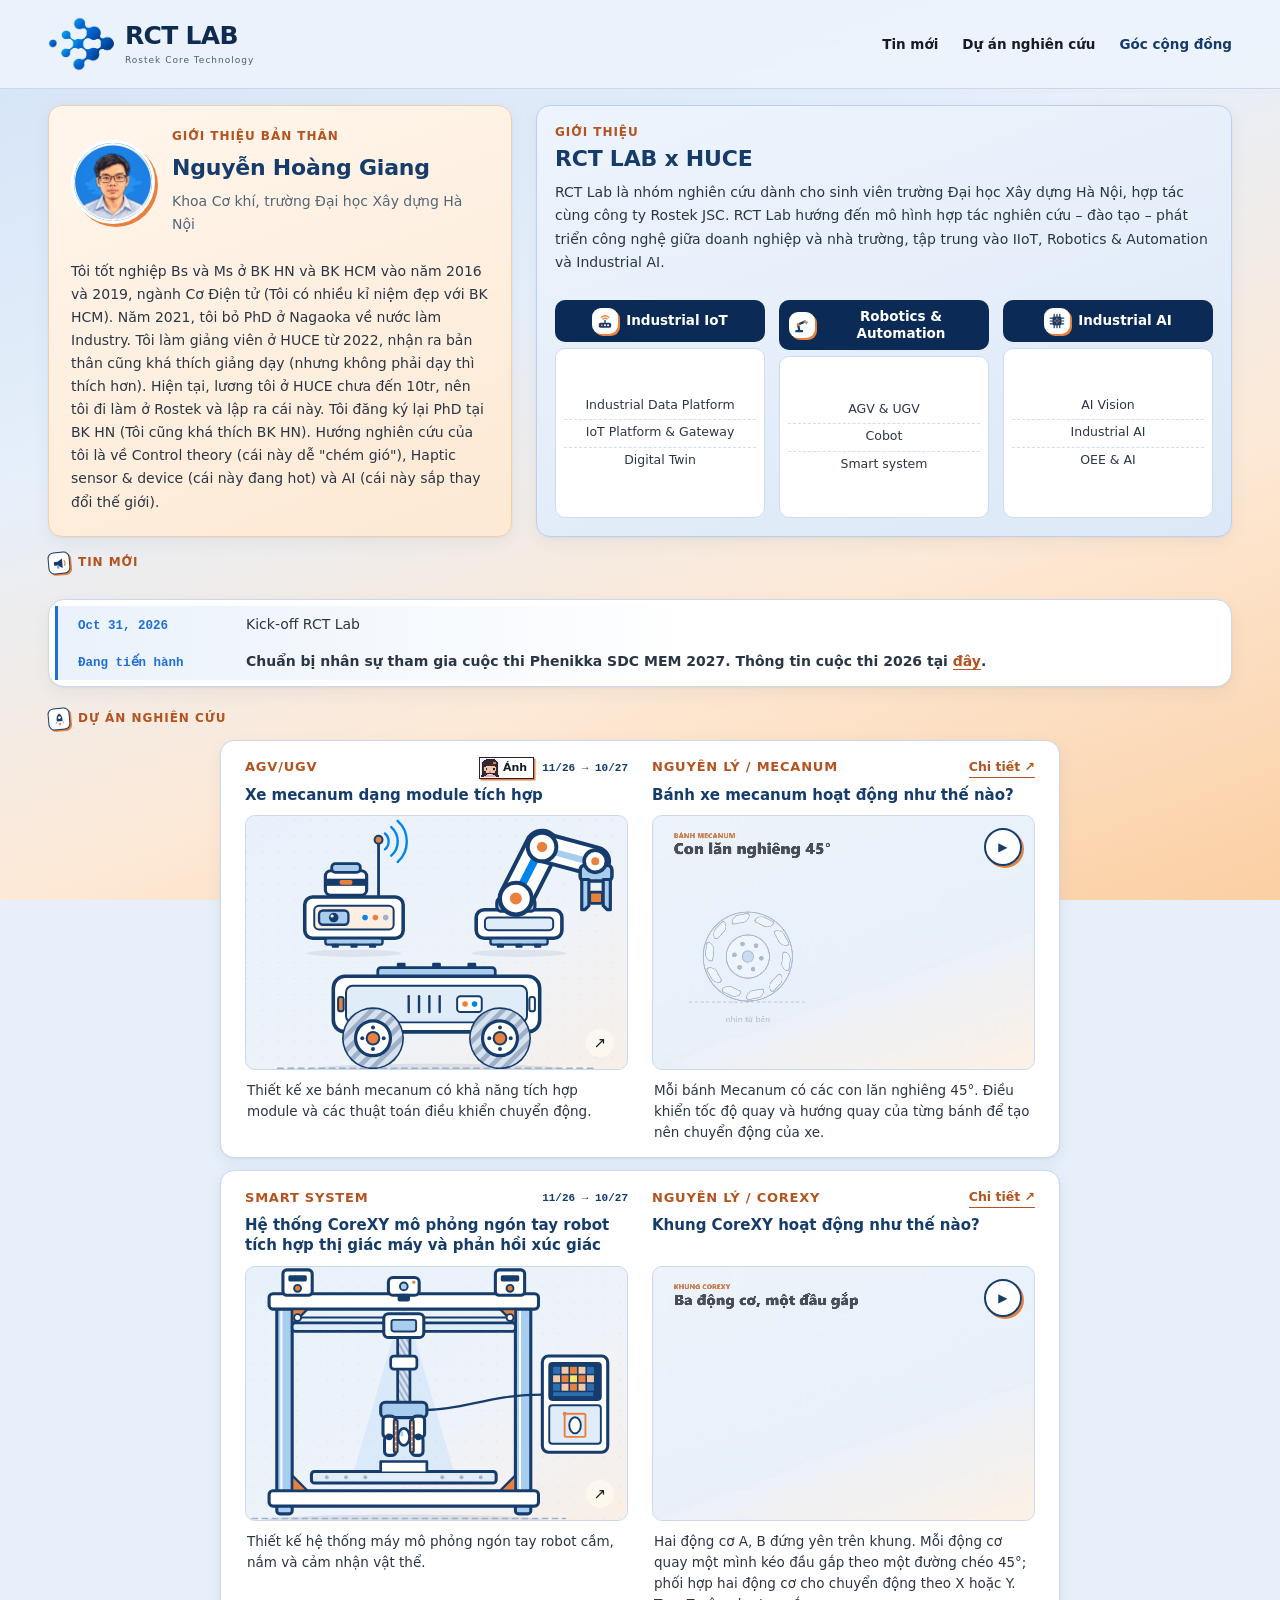
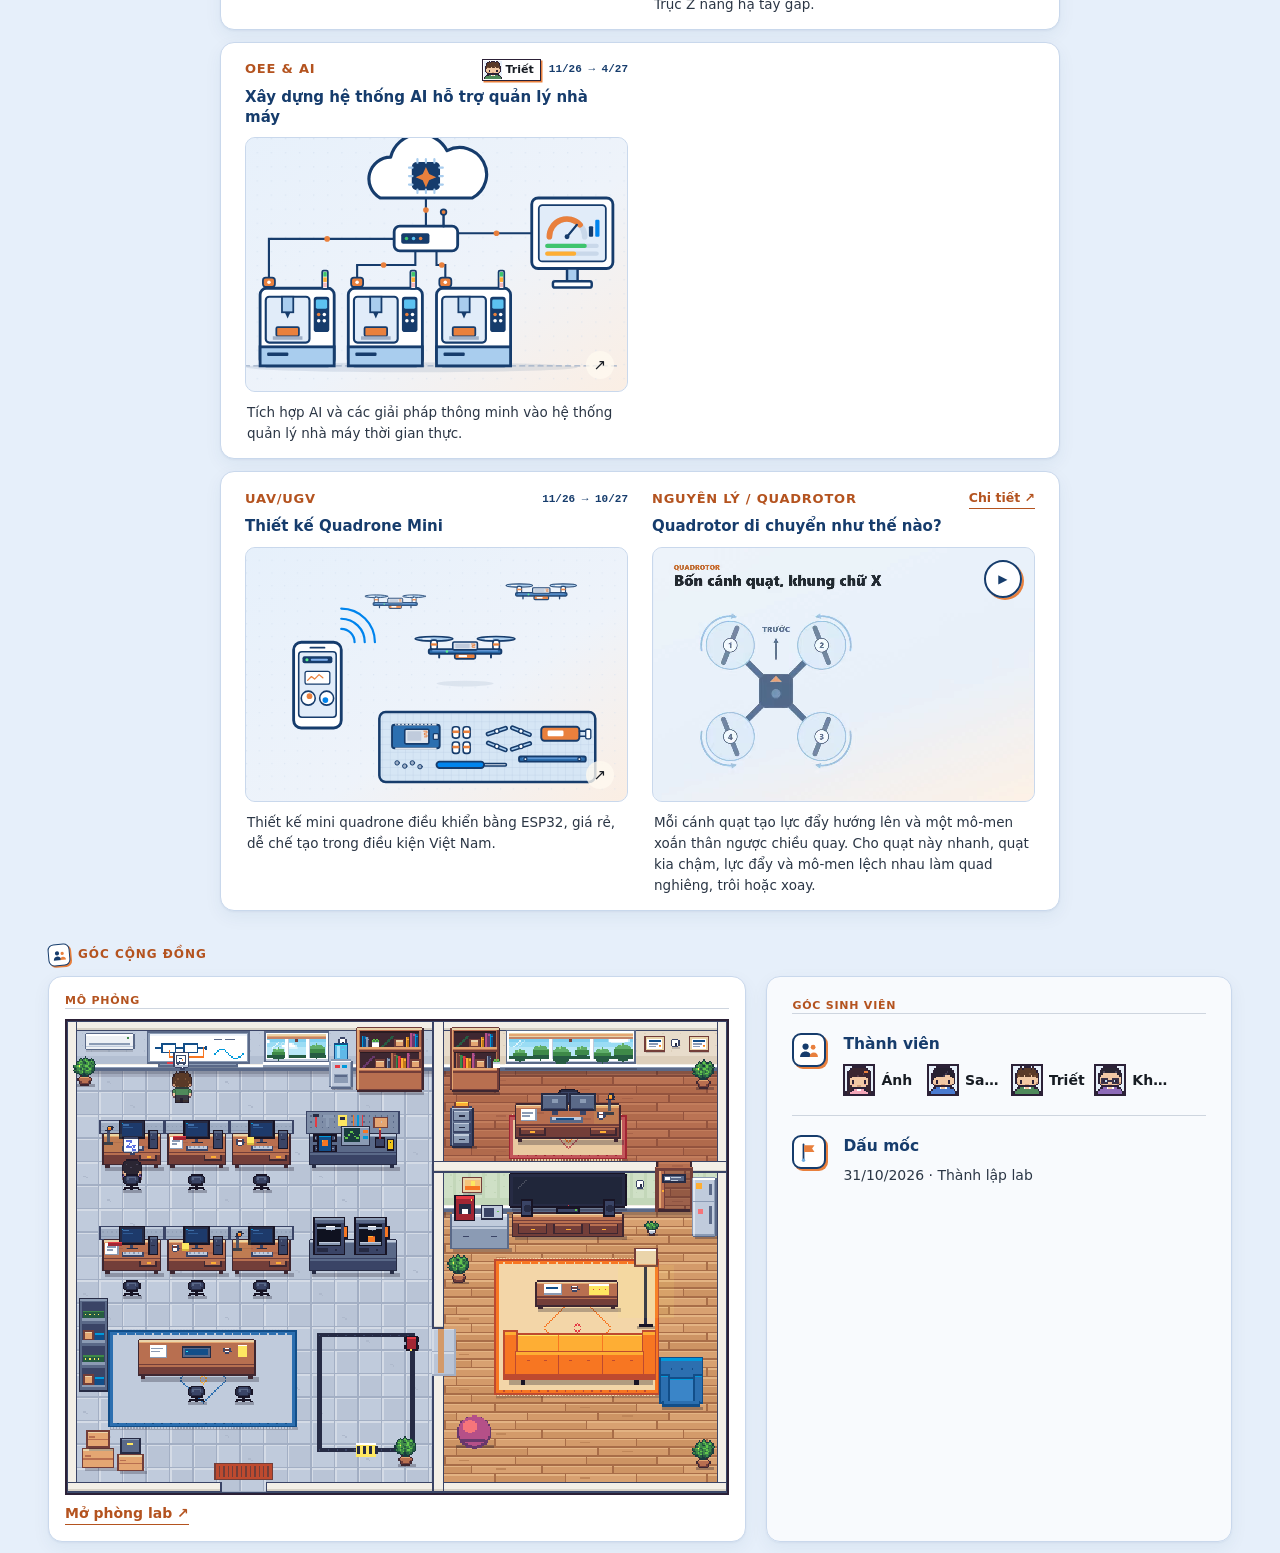
==== commit 5195414c: "Trang gọn hơn; tiêu đề mục cùng kiểu Giới thiệu bản thân, icon nhỏ - Bớt padding, khoảng cách giữa c" ====
--- a/index.html
+++ b/index.html
@@ -6,7 +6,7 @@
   <meta name="description" content="RCT Lab — Không gian học tập và thực hành cơ điện tử dành cho sinh viên. Seminar, dự án, nghiên cứu và học liệu.">
   <title>RCT Lab · Robotics & AI</title>
   <link rel="icon" type="image/svg+xml" href="assets/rct-network-icon.svg">
-  <link rel="stylesheet" href="style.css"><link rel="stylesheet" href="revisions.css"><link rel="stylesheet" href="theme.css?v=22"><script defer src="app.js?v=7"></script>
+  <link rel="stylesheet" href="style.css"><link rel="stylesheet" href="revisions.css"><link rel="stylesheet" href="theme.css?v=26"><script defer src="app.js?v=7"></script>
 </head>
 <body>
   <header class="site-header"><div class="container header-inner">
--- a/theme.css
+++ b/theme.css
@@ -279,3 +279,29 @@
 .project-main,.project-docs{display:grid;grid-row:span 4;grid-template-rows:subgrid;align-content:start}
 .project-row .row-title{align-self:start}
 @media (max-width:820px){.project-main,.project-docs{display:flex;flex-direction:column}.project-row{grid-template-rows:none;row-gap:24px}}
+
+/* ===== Trang gọn: bớt khoảng trống, tiêu đề mục cùng kiểu "GIỚI THIỆU BẢN THÂN", icon nhỏ ngang cỡ chữ ===== */
+main>section.rct-intro{padding-block:16px 4px}
+.personal-sidebar,.lab-summary{padding:18px}
+.about-copy{padding-top:12px}
+#home .focus-grid{flex:0 0 auto;margin-top:12px;gap:14px}
+#home .focus-card h2{flex-direction:row;min-height:0;padding:8px 10px;gap:8px;margin:0 0 6px;font-size:13.5px}
+#home .focus-icon{width:26px;height:26px}
+#home .focus-icon .ico{width:18px;height:18px}
+#home .focus-card ul{padding:6px 8px}
+#home .focus-card li{padding:2px 0;font-size:12.5px}
+main>section.section{padding-block:10px}
+.section-heading{margin-bottom:10px}
+.section-heading h2,.community-layout h2{font:800 12px/1.4 "Segoe UI",Inter,system-ui,sans-serif;text-transform:uppercase;letter-spacing:.08em;color:var(--tag);gap:8px}
+.section-icon{width:22px;height:22px;border-radius:6px;border-width:1.5px;box-shadow:1.5px 1.5px 0 var(--orange)}
+.section-icon .ico{width:15px;height:15px}
+.news-brief-list{padding:6px}
+.dated-news{padding-block:7px}
+.project-row{padding:14px;margin-bottom:12px}
+.sim-box{padding:16px}
+.sim-frame{margin:10px 0 8px}
+#home .lab-summary{justify-content:flex-start}
+#home .lab-summary .focus-grid{margin-top:14px}
+.news-brief-list{margin-top:0}
+#home .lab-summary .intro-copy{margin-bottom:0}
+#home .lab-summary .focus-grid{flex:1 1 auto}
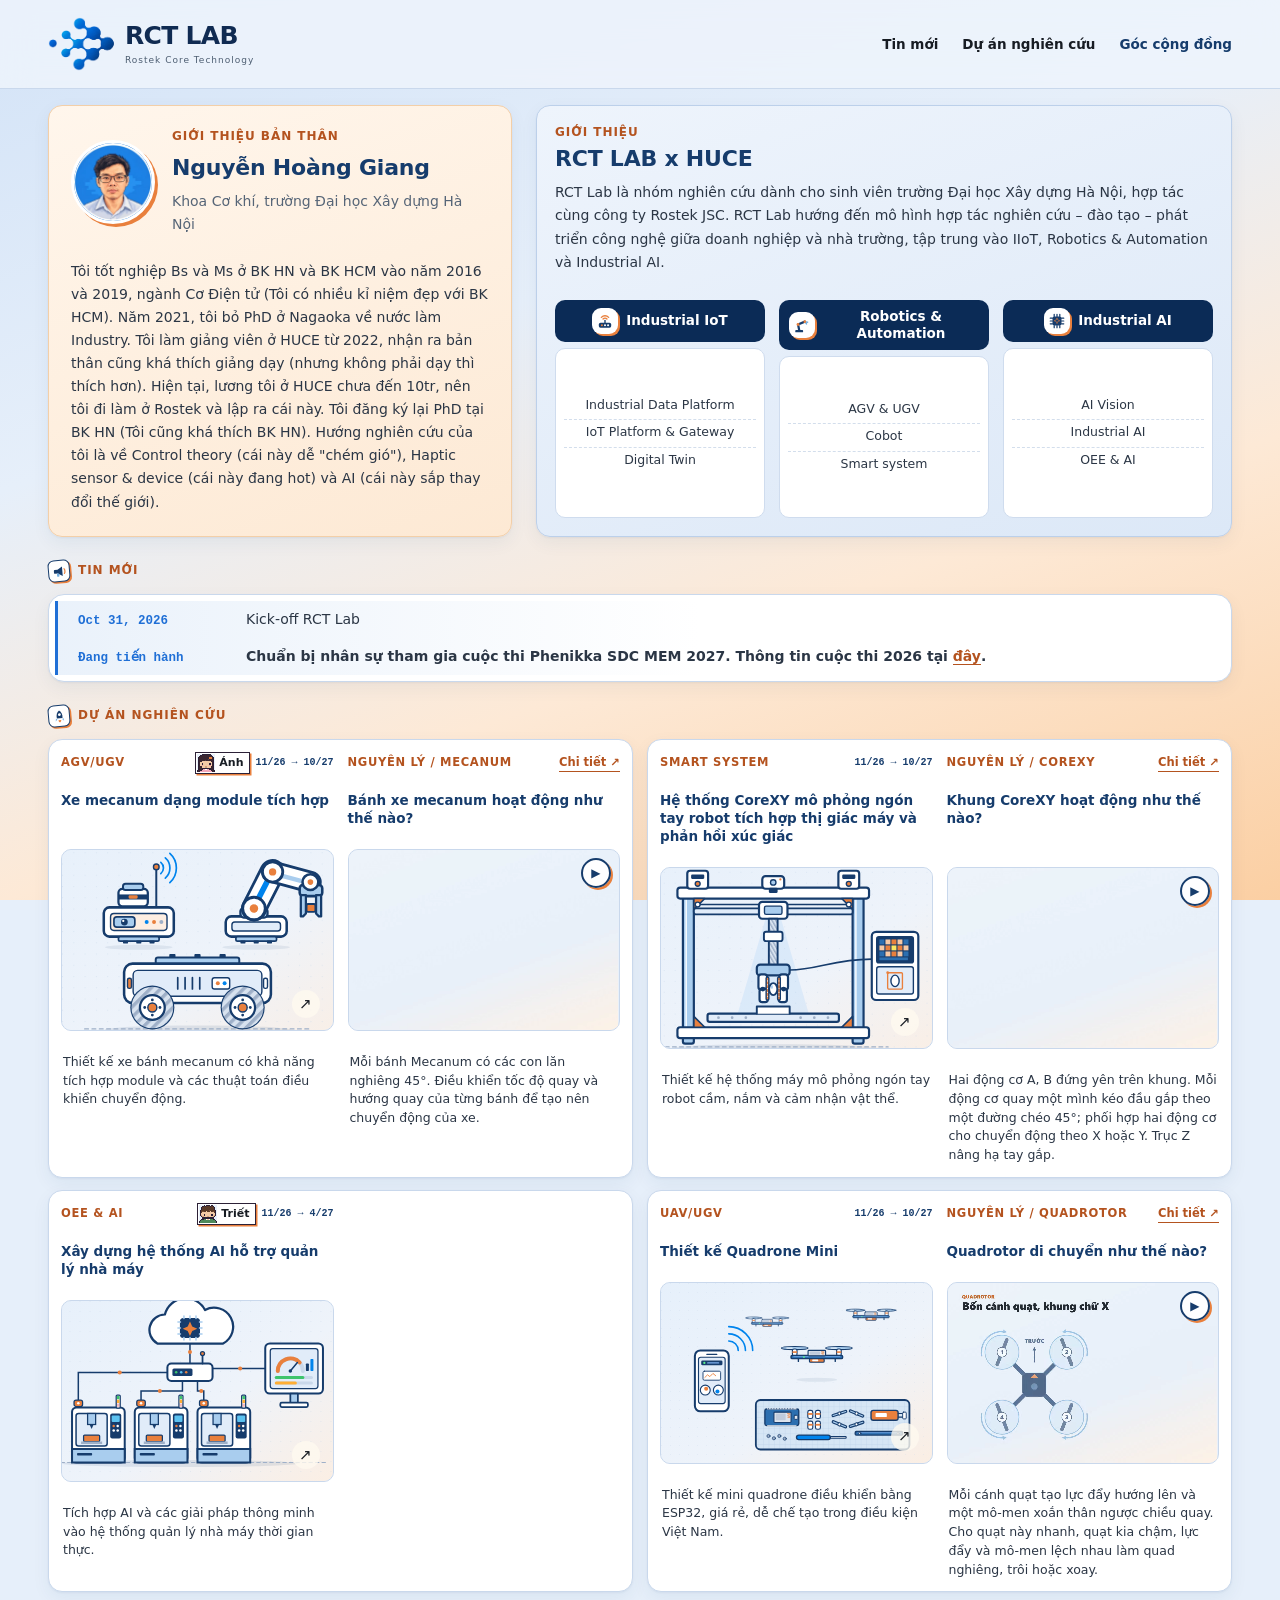
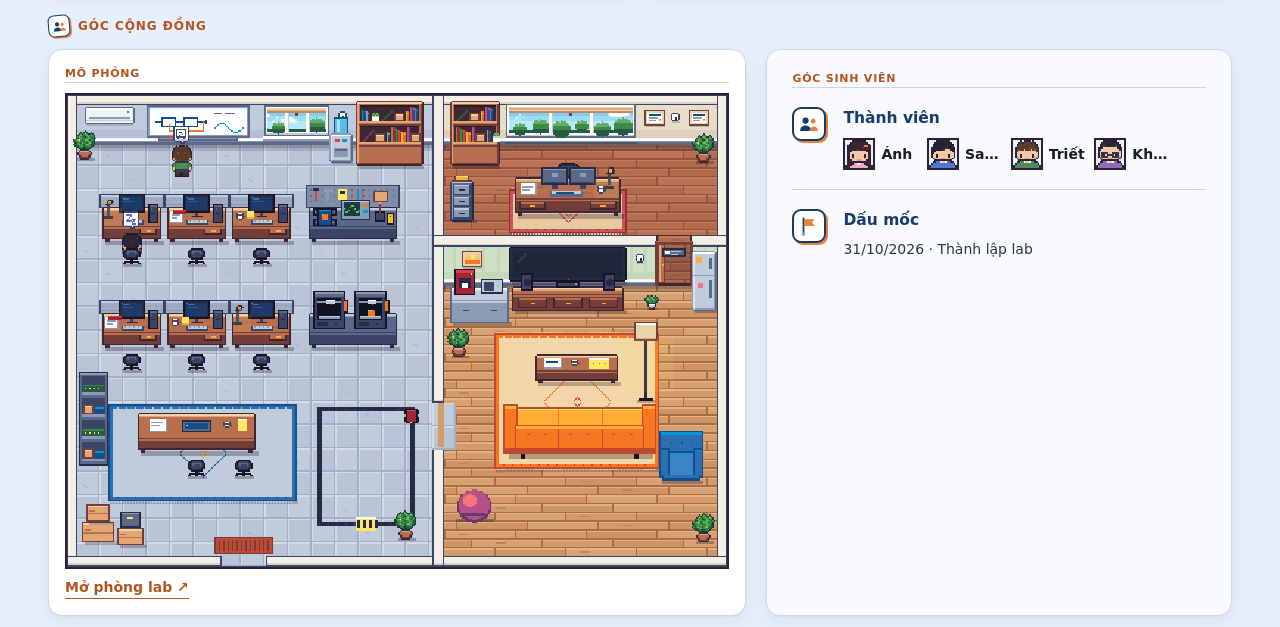
==== commit 52dfe1e3: "Dự án nghiên cứu 2 dự án mỗi dòng; khoảng cách đều quanh tiêu đề mục - Màn hình rộng hơn 1000 px: 2 " ====
--- a/index.html
+++ b/index.html
@@ -6,7 +6,7 @@
   <meta name="description" content="RCT Lab — Không gian học tập và thực hành cơ điện tử dành cho sinh viên. Seminar, dự án, nghiên cứu và học liệu.">
   <title>RCT Lab · Robotics & AI</title>
   <link rel="icon" type="image/svg+xml" href="assets/rct-network-icon.svg">
-  <link rel="stylesheet" href="style.css"><link rel="stylesheet" href="revisions.css"><link rel="stylesheet" href="theme.css?v=26"><script defer src="app.js?v=7"></script>
+  <link rel="stylesheet" href="style.css"><link rel="stylesheet" href="revisions.css"><link rel="stylesheet" href="theme.css?v=30"><script defer src="app.js?v=7"></script>
 </head>
 <body>
   <header class="site-header"><div class="container header-inner">
--- a/theme.css
+++ b/theme.css
@@ -305,3 +305,23 @@
 .news-brief-list{margin-top:0}
 #home .lab-summary .intro-copy{margin-bottom:0}
 #home .lab-summary .focus-grid{flex:1 1 auto}
+
+/* thử: 2 hàng dự án mỗi dòng */
+@media (min-width:1001px){
+  #open-work{display:grid;grid-template-columns:repeat(2,minmax(0,1fr));gap:12px 14px;align-items:stretch}
+  #open-work>.section-heading{grid-column:1/-1;margin-bottom:0}
+  #open-work .project-row{max-width:none;margin:0;padding:12px;gap:14px;grid-template-columns:repeat(2,minmax(0,1fr));align-content:start}
+  #open-work .row-tag{font-size:11.5px}
+  #open-work .row-title{font-size:13.5px;margin:3px 0 8px}
+  #open-work .row-desc{font-size:12.5px;line-height:1.5;margin-top:8px}
+  #open-work .row-head{min-height:22px;gap:6px}
+  #open-work .project-meta{gap:5px}
+  #open-work .project-meta .project-timeline{font-size:10px}
+  #open-work .project-docs .rct-story-link{font-size:11.5px}
+  #open-work .clip-toggle{width:30px;height:30px;top:8px;right:8px}
+}
+/* khoảng cách đều: trên tiêu đề mục 22 px, dưới tiêu đề 12 px */
+main>section.rct-intro{padding-bottom:10px}
+main>section.section{padding-top:12px;padding-bottom:10px}
+#news .section-heading,#community .section-heading{margin-bottom:12px}
+@media (max-width:1000px){#open-work .section-heading{margin-bottom:12px}}
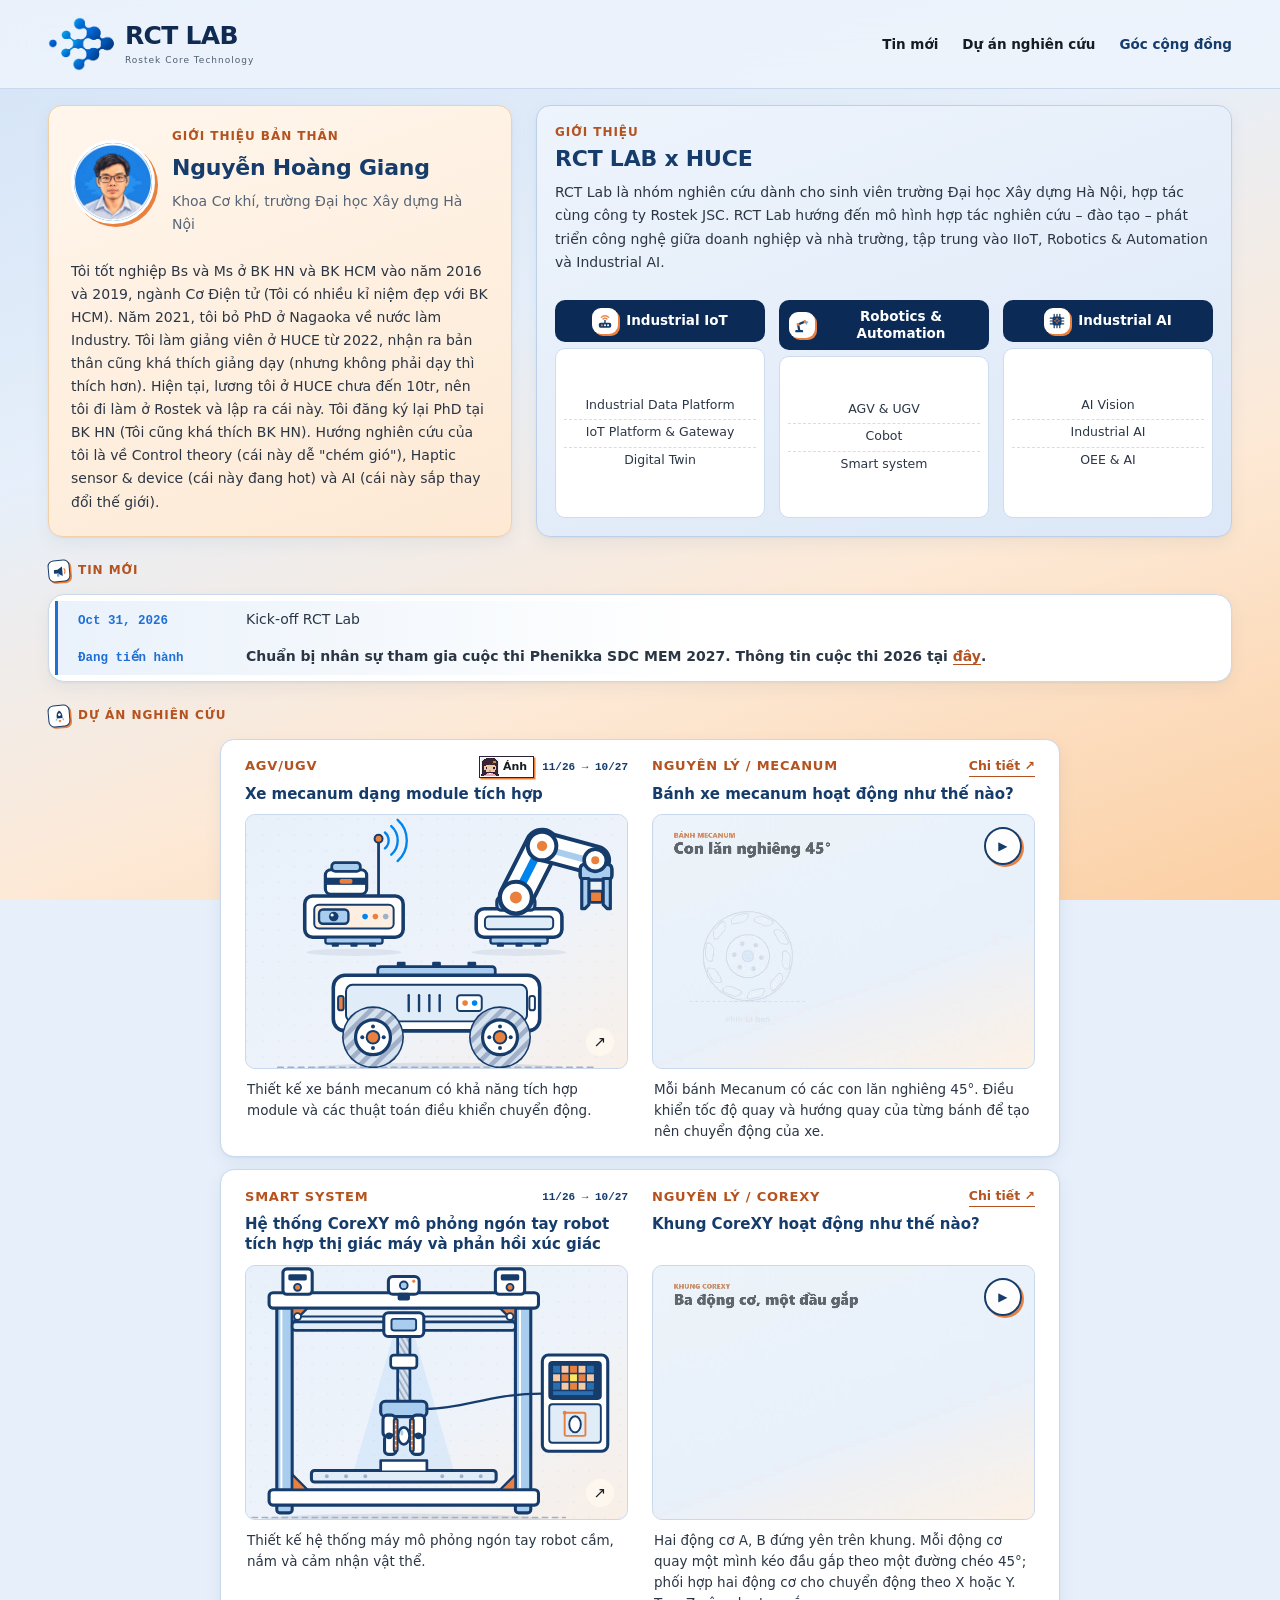
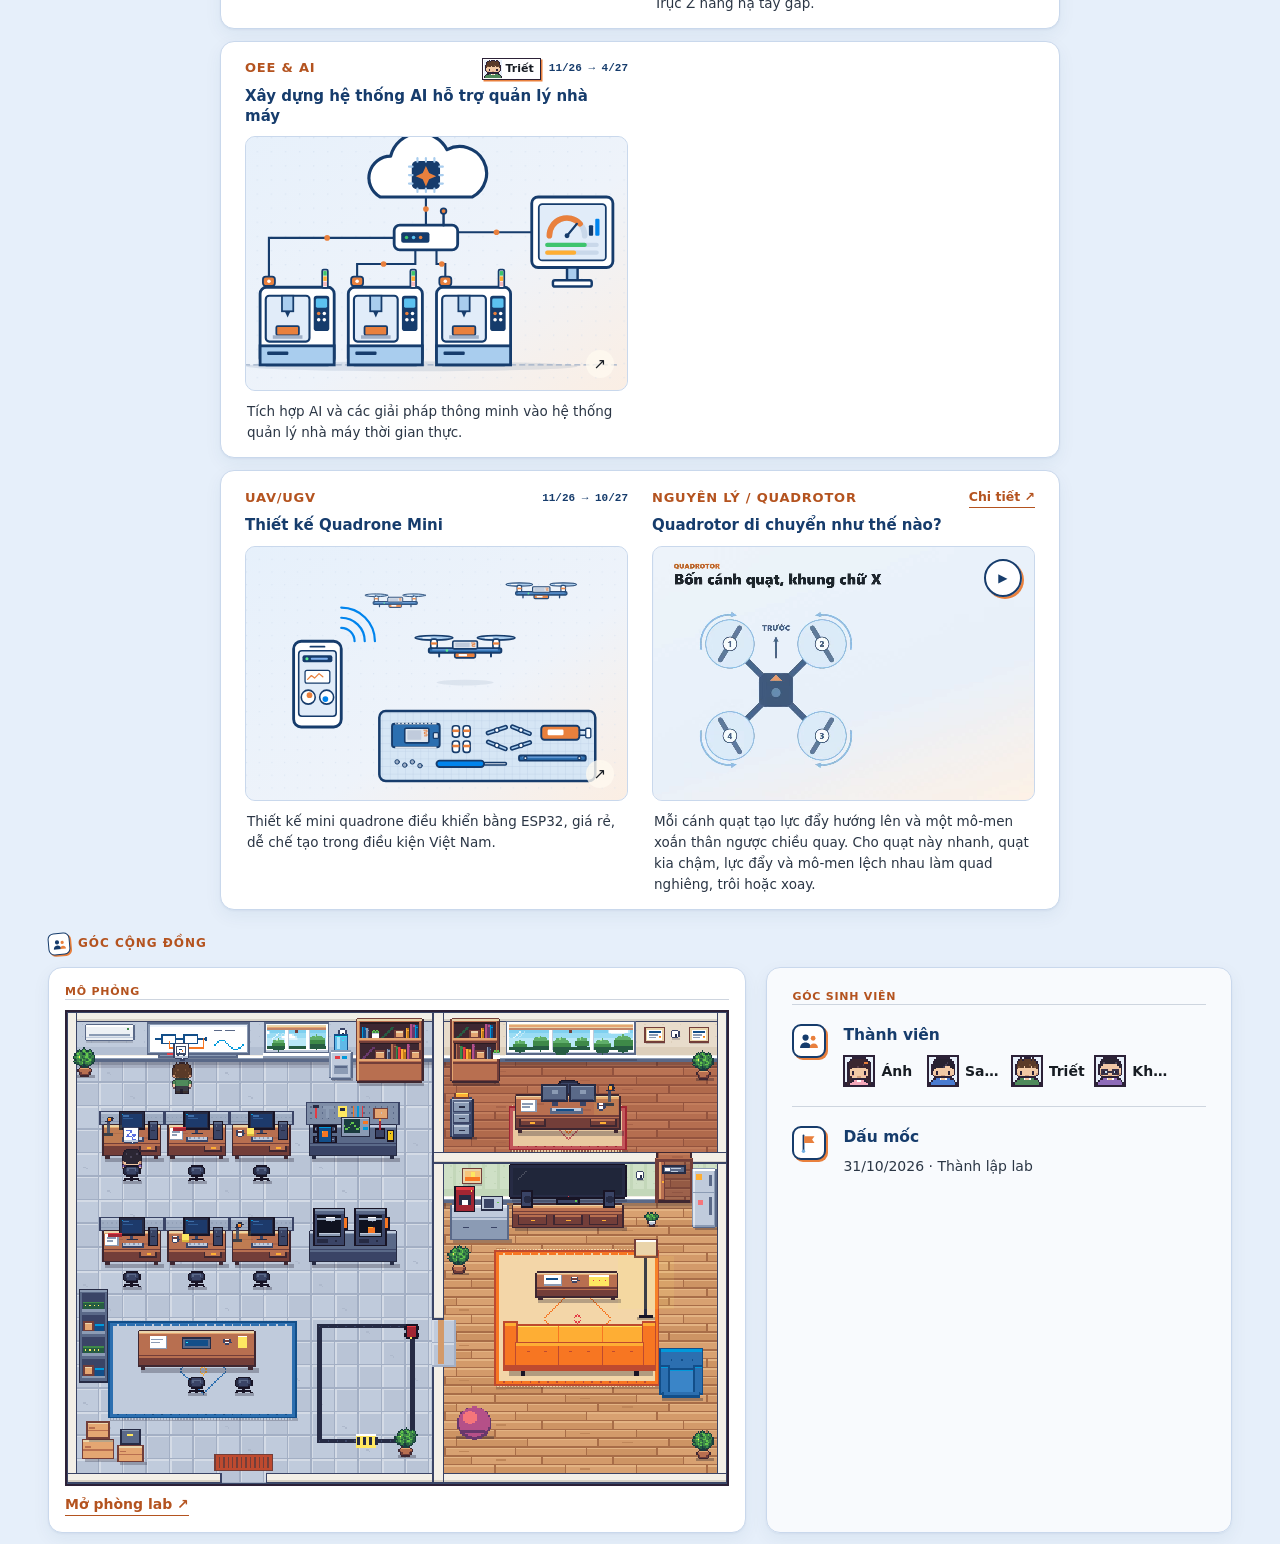
==== commit 0679af50: "Dự án nghiên cứu quay lại mỗi dự án một hàng - Bỏ bố cục 2 dự án mỗi dòng; giữ khoảng cách đều quanh" ====
--- a/index.html
+++ b/index.html
@@ -6,7 +6,7 @@
   <meta name="description" content="RCT Lab — Không gian học tập và thực hành cơ điện tử dành cho sinh viên. Seminar, dự án, nghiên cứu và học liệu.">
   <title>RCT Lab · Robotics & AI</title>
   <link rel="icon" type="image/svg+xml" href="assets/rct-network-icon.svg">
-  <link rel="stylesheet" href="style.css"><link rel="stylesheet" href="revisions.css"><link rel="stylesheet" href="theme.css?v=30"><script defer src="app.js?v=7"></script>
+  <link rel="stylesheet" href="style.css"><link rel="stylesheet" href="revisions.css"><link rel="stylesheet" href="theme.css?v=32"><script defer src="app.js?v=7"></script>
 </head>
 <body>
   <header class="site-header"><div class="container header-inner">
--- a/theme.css
+++ b/theme.css
@@ -306,22 +306,9 @@
 #home .lab-summary .intro-copy{margin-bottom:0}
 #home .lab-summary .focus-grid{flex:1 1 auto}
 
-/* thử: 2 hàng dự án mỗi dòng */
-@media (min-width:1001px){
-  #open-work{display:grid;grid-template-columns:repeat(2,minmax(0,1fr));gap:12px 14px;align-items:stretch}
-  #open-work>.section-heading{grid-column:1/-1;margin-bottom:0}
-  #open-work .project-row{max-width:none;margin:0;padding:12px;gap:14px;grid-template-columns:repeat(2,minmax(0,1fr));align-content:start}
-  #open-work .row-tag{font-size:11.5px}
-  #open-work .row-title{font-size:13.5px;margin:3px 0 8px}
-  #open-work .row-desc{font-size:12.5px;line-height:1.5;margin-top:8px}
-  #open-work .row-head{min-height:22px;gap:6px}
-  #open-work .project-meta{gap:5px}
-  #open-work .project-meta .project-timeline{font-size:10px}
-  #open-work .project-docs .rct-story-link{font-size:11.5px}
-  #open-work .clip-toggle{width:30px;height:30px;top:8px;right:8px}
-}
 /* khoảng cách đều: trên tiêu đề mục 22 px, dưới tiêu đề 12 px */
 main>section.rct-intro{padding-bottom:10px}
 main>section.section{padding-top:12px;padding-bottom:10px}
 #news .section-heading,#community .section-heading{margin-bottom:12px}
-@media (max-width:1000px){#open-work .section-heading{margin-bottom:12px}}
+#open-work .section-heading{margin-bottom:12px}
+#open-work .project-row:last-child{margin-bottom:0}
